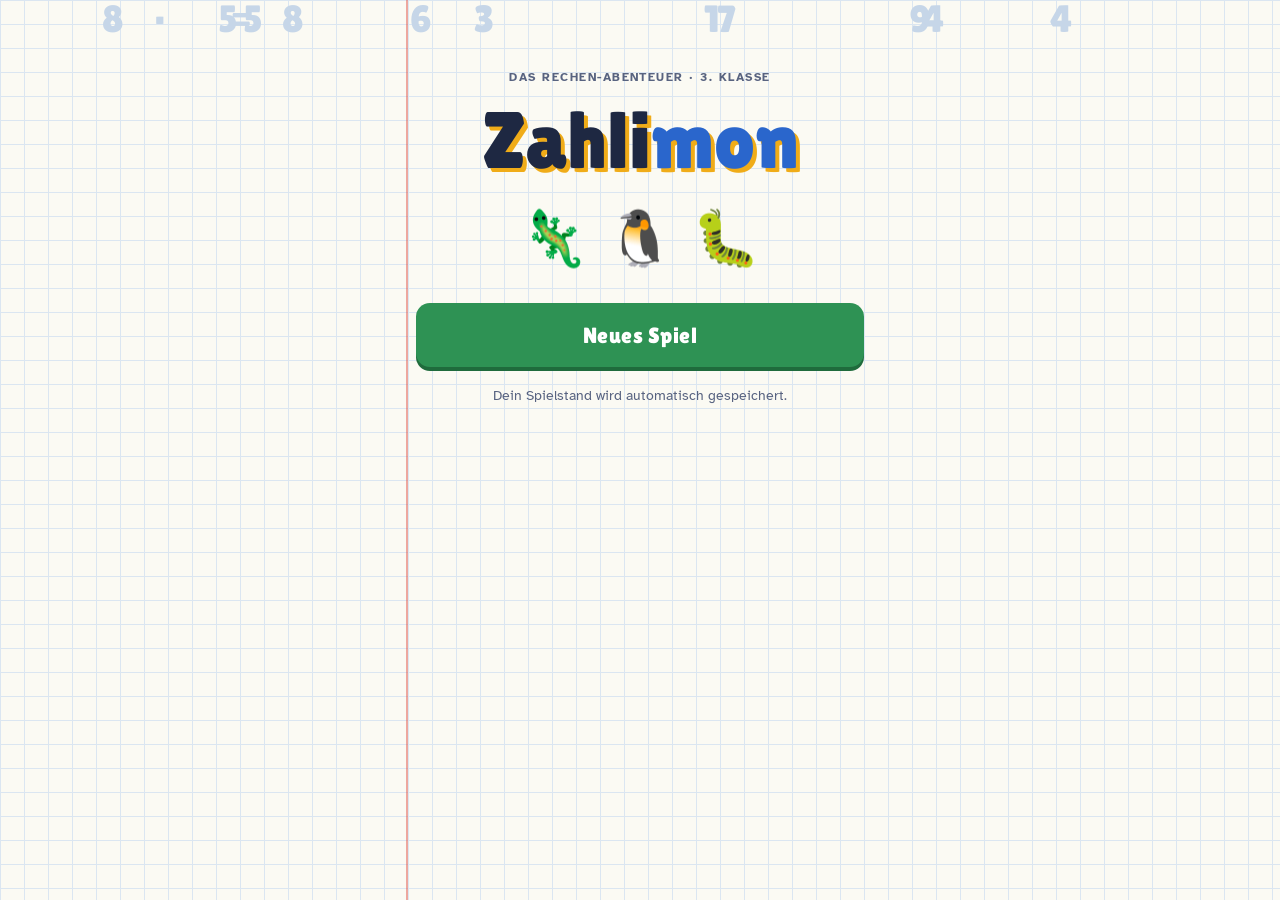
==== zahlimon/index.html @ f0dab900 "Zahlcraft: Lernspiel als Blockwelt (Minecraft-artig), Zahlimon unter /zahlimon/ - Seitenansicht-Bloc" ====
<!doctype html>
<html lang="de">
<head>
<meta charset="utf-8">
<meta name="viewport" content="width=device-width, initial-scale=1, viewport-fit=cover">
<title>Zahlimon Abenteuer</title>
<link rel="preconnect" href="https://fonts.googleapis.com">
<link rel="preconnect" href="https://fonts.gstatic.com" crossorigin>
<link rel="stylesheet" href="https://fonts.googleapis.com/css2?family=Atkinson+Hyperlegible:wght@400;700&family=Lilita+One&display=swap">
<style>
/* Layout: eine Spalte in Handybreite auf kariertem Rechenheft-Papier mit rotem Heftrand; der Kampf ist ein eingerahmtes Spielfeld */
:root{
  color-scheme: light;
  --paper:#fbfaf3; --grid:#dbe6f1; --ink:#1e2842; --ink2:#586380; --rand:#e0574b;
  --blue:#2a66cc; --blue-d:#1b4a9c; --green:#2e9254; --green-d:#1f6b3c;
  --gold:#f0ac18; --gold-d:#b87c05; --red:#d9443a; --red-d:#9e2a22;
  --card:#ffffff; --line:#cfd8e6; --soft:#eef3f9;
  --f-disp:'Lilita One','Arial Rounded MT Bold','Trebuchet MS',system-ui,sans-serif;
  --f-body:'Atkinson Hyperlegible',system-ui,-apple-system,'Segoe UI',Roboto,sans-serif;
  --f-emoji:'Apple Color Emoji','Segoe UI Emoji','Noto Color Emoji',sans-serif;
}
[hidden]{display:none!important}
*{box-sizing:border-box}
html,body{height:100%}
body{margin:0;background-color:var(--paper);background-image:linear-gradient(var(--grid) 1px,transparent 1px),linear-gradient(90deg,var(--grid) 1px,transparent 1px);background-size:24px 24px;color:var(--ink);font:17px/1.45 var(--f-body);-webkit-tap-highlight-color:transparent}
#app{max-width:480px;min-height:100%;margin:0 auto;padding-inline:16px;padding-block:14px 104px;position:relative}
#app::before{content:"";position:absolute;top:0;bottom:0;left:6px;width:2px;background:var(--rand);opacity:.5;pointer-events:none}
button{font:inherit;color:inherit;touch-action:manipulation;cursor:pointer}
button:disabled{cursor:default}
:focus-visible{outline:3px solid var(--gold);outline-offset:2px}
h1,h2,h3{text-wrap:balance;margin:0}
.h2{font-family:var(--f-disp);font-weight:400;font-size:1.6rem;margin-block:14px 6px}
.h3{font-family:var(--f-disp);font-weight:400;font-size:1.2rem;margin-block:18px 8px}
.fine{color:var(--ink2);font-size:.9rem;margin:4px 0 12px}
.center{text-align:center}
.stack{display:flex;flex-direction:column;gap:14px}
.card{background:var(--card);border:2px solid var(--ink);border-radius:16px;box-shadow:0 4px 0 rgba(30,40,66,.18)}
.pad{padding:14px 16px;margin-bottom:14px}
.warn{color:var(--red-d);font-weight:700;margin:4px 0}
.pill{display:inline-block;font-size:.72rem;font-weight:700;letter-spacing:.04em;text-transform:uppercase;padding:2px 8px;border-radius:99px;background:var(--soft);color:var(--ink2)}

/* Buttons wie Farbstift-Etiketten */
.btn{display:flex;align-items:center;justify-content:center;gap:.5em;width:100%;min-height:54px;padding:12px 16px;border:0;border-radius:14px;background:var(--blue);color:#fff;font-family:var(--f-disp);font-size:1.2rem;letter-spacing:.02em;box-shadow:0 4px 0 var(--blue-d);transition:transform .08s,box-shadow .08s}
.btn:active:not(:disabled){transform:translateY(3px);box-shadow:0 1px 0 var(--blue-d)}
.btn.green{background:var(--green);box-shadow:0 4px 0 var(--green-d)}
.btn.gold{background:var(--gold);color:var(--ink);box-shadow:0 4px 0 var(--gold-d)}
.btn.red{background:var(--red);box-shadow:0 4px 0 var(--red-d)}
.btn.ghost{background:var(--card);color:var(--ink);border:2px solid var(--line);box-shadow:0 4px 0 var(--line)}
.btn.big{min-height:64px;font-size:1.4rem}
.btn.sm{width:auto;min-height:44px;font-size:1.05rem;padding:8px 14px}
.btn:disabled{opacity:.45}
.mini{border:2px solid var(--line);background:var(--card);border-radius:10px;padding:6px 10px;font-size:.85rem;font-weight:700}
.linkish{display:block;margin:22px auto 0;background:none;border:0;color:var(--ink2);text-decoration:underline;font-size:.95rem;padding:8px}

/* Typen-Etikett */
.chip{display:inline-block;font-size:.7rem;font-weight:700;letter-spacing:.05em;text-transform:uppercase;padding:1px 8px;border-radius:99px;color:#fff;background:var(--c)}

/* Titel */
.title{position:relative;isolation:isolate;display:flex;flex-direction:column;align-items:stretch;gap:14px;padding-top:6vh}
.eyebrow{margin:0;text-align:center;font-weight:700;letter-spacing:.12em;text-transform:uppercase;font-size:.78rem;color:var(--ink2)}
.logo{font-family:var(--f-disp);font-weight:400;font-size:clamp(3.2rem,17vw,5rem);line-height:1;text-align:center;color:var(--ink);text-shadow:4px 4px 0 var(--gold)}
.logo span{color:var(--blue)}
.parade{display:flex;justify-content:center;gap:18px;font-family:var(--f-emoji);font-size:3.4rem;margin:6px 0 10px}
.parade span{animation:hop 1.8s ease-in-out infinite}
.parade span:nth-child(2){animation-delay:.25s}
.parade span:nth-child(3){animation-delay:.5s}
@keyframes hop{0%,60%,100%{transform:translateY(0)}30%{transform:translateY(-12px)}}
.lbl{font-weight:700;font-size:.95rem}
.inp{width:100%;font:inherit;font-size:1.3rem;padding:12px 14px;border:2px solid var(--ink);border-radius:12px;background:var(--card);color:var(--ink)}
.inp.code{font-size:.75rem;font-family:ui-monospace,Menlo,Consolas,monospace;resize:vertical}

/* Starter */
.starters{display:grid;grid-template-columns:1fr;gap:12px;margin:12px 0 18px}
.starter{display:grid;grid-template-columns:72px 1fr;grid-template-rows:auto auto auto;column-gap:14px;align-items:center;text-align:left;background:var(--card);border:2px solid var(--ink);border-radius:16px;padding:12px 14px;box-shadow:0 4px 0 rgba(30,40,66,.18)}
.starter.on{outline:4px solid var(--c);outline-offset:2px}
.starter .se{grid-row:1/4;font-family:var(--f-emoji);font-size:56px;line-height:1;text-align:center}
.starter .sn{font-family:var(--f-disp);font-size:1.35rem}
.starter .chip{justify-self:start}
.starter .sd{font-size:.9rem;color:var(--ink2)}

/* HUD */
.hud{display:grid;grid-template-columns:1fr auto auto;align-items:center;gap:6px 12px;background:var(--card);border:2px solid var(--ink);border-radius:16px;padding:8px 14px;box-shadow:0 4px 0 rgba(30,40,66,.18)}
.hud-n{display:flex;flex-direction:column;line-height:1.1;min-width:0}
.hud-n b{font-family:var(--f-disp);font-weight:400;font-size:1.3rem;overflow:hidden;text-overflow:ellipsis;white-space:nowrap}
.hud-l{font-size:.68rem;font-weight:700;letter-spacing:.1em;text-transform:uppercase;color:var(--ink2)}
.hud-s{font-weight:700;font-variant-numeric:tabular-nums;font-size:1.1rem}
.hud-b{grid-column:1/-1;display:flex;gap:6px}
.hud-b span{width:26px;height:26px;border-radius:50%;border:2px dashed var(--line);display:grid;place-items:center;font-family:var(--f-emoji);font-size:15px}
.hud-b span.got{border:2px solid var(--gold);background:#fff6dc}

/* Karte */
.map{display:flex;flex-direction:column;gap:14px;position:relative;margin-top:8px}
.map::before{content:"";position:absolute;left:37px;top:30px;bottom:30px;width:4px;background:repeating-linear-gradient(180deg,var(--line) 0 10px,transparent 10px 20px);animation:march 1.2s linear infinite}
@keyframes march{to{background-position:0 20px}}
.node{position:relative;display:grid;grid-template-columns:56px 1fr auto;align-items:center;gap:12px;text-align:left;background:var(--card);border:2px solid var(--ink);border-radius:16px;padding:10px 12px;box-shadow:0 4px 0 rgba(30,40,66,.18)}
.node:nth-child(even){margin-left:22px}
.node .ic{width:52px;height:52px;border-radius:50%;display:grid;place-items:center;font-family:var(--f-emoji);font-size:26px;background:linear-gradient(160deg,var(--g1),var(--g2));border:2px solid var(--ink)}
.node .tx{display:flex;flex-direction:column;min-width:0}
.node .tx b{font-family:var(--f-disp);font-weight:400;font-size:1.2rem}
.node .tx small{color:var(--ink2);font-size:.85rem}
.node .st{font-family:var(--f-emoji);font-size:24px}
.node.locked{opacity:.55;filter:grayscale(.9)}
.node.now{outline:4px solid var(--gold);outline-offset:2px}

/* Region */
.rg{position:relative;overflow:hidden;isolation:isolate;display:grid;grid-template-columns:auto 1fr;gap:14px;align-items:center;margin:14px 0;padding:14px 16px;border:2px solid var(--ink);border-radius:16px;background:linear-gradient(100deg,var(--g1) 55%,var(--g2))}
.rg-ic{font-family:var(--f-emoji);font-size:44px}
.rg h2{font-family:var(--f-disp);font-weight:400;font-size:1.6rem}
.rg p{margin:2px 0}
.dots{display:inline-flex;gap:4px;vertical-align:middle;margin-left:4px}
.dots i{width:12px;height:12px;border-radius:50%;border:2px solid var(--ink);background:var(--card)}
.dots i.on{background:var(--gold)}
.lead{display:flex;align-items:center;gap:12px;padding:10px 14px;margin-bottom:14px}
.lead .le{font-family:var(--f-emoji);font-size:40px}
.lead .li{flex:1;min-width:0}
.mini-dex{display:flex;flex-wrap:wrap;gap:10px}
.mini-dex span{width:52px;height:52px;display:grid;place-items:center;border:2px solid var(--ink);border-radius:12px;background:var(--card);font-family:var(--f-emoji);font-size:28px}
.mini-dex .seen{filter:grayscale(1);opacity:.6}
.mini-dex .unk{font-family:var(--f-disp);color:var(--ink2);border-style:dashed}

/* Kampf */
.bt{position:relative;isolation:isolate;height:290px;border:3px solid var(--ink);border-radius:18px;overflow:hidden;background:linear-gradient(180deg,var(--g1),var(--g2));transition:height .25s}
.bt.compact{height:200px}
.bt-row{display:flex;justify-content:space-between;gap:8px;padding:10px}
.foe-row{align-items:flex-start}
.me-row{align-items:flex-end}
.mon{position:relative;font-family:var(--f-emoji);font-size:78px;line-height:1;padding:0 6px;transition:font-size .25s}
.bt.compact .mon{font-size:56px}
.mon::after{content:"";position:absolute;left:50%;bottom:-.08em;width:1.2em;height:.26em;margin-left:-.6em;border-radius:50%;background:rgba(20,28,48,.18);z-index:-1}
.mon .e,.mon .b{display:inline-block}
#btIn{position:relative;z-index:1;display:grid;grid-template-rows:1fr 1fr;height:100%}
.mon.me .e{transform:scaleX(-1)}
.plate{flex:0 1 60%;min-width:0;background:var(--card);border:2px solid var(--ink);border-radius:12px;padding:6px 10px;box-shadow:3px 3px 0 rgba(30,40,66,.25)}
.pn{display:flex;justify-content:space-between;align-items:baseline;gap:8px}
.pn span:first-child,.pn b{font-family:var(--f-disp);font-weight:400;font-size:1.05rem;overflow:hidden;text-overflow:ellipsis;white-space:nowrap}
.lv{font-weight:700;font-size:.85rem;font-variant-numeric:tabular-nums;white-space:nowrap}
.hp{height:10px;margin-top:5px;background:var(--soft);border:1.5px solid var(--ink);border-radius:6px;overflow:hidden}
.hp i{display:block;height:100%;background:var(--green);transition:width .6s ease}
.hp i.mid{background:var(--gold)}
.hp i.low{background:var(--red)}
.pk{font-size:.78rem;color:var(--ink2);font-variant-numeric:tabular-nums;margin-top:2px}
.xp{height:4px;margin-top:3px;background:var(--soft);border-radius:3px;overflow:hidden}
.xp i{display:block;height:100%;background:var(--blue)}
.own{display:block;font-size:.75rem;color:var(--ink2);margin-top:3px}
.bt.compact .pk,.bt.compact .xp,.bt.compact .own{display:none}
.bmsg{display:flex;justify-content:space-between;align-items:center;gap:10px;min-height:52px;margin:10px 0;padding:10px 14px;background:var(--card);border:2px solid var(--ink);border-radius:12px;font-weight:700}
.menu{display:flex;flex-direction:column;gap:12px}
.menu2{display:grid;grid-template-columns:1fr 1fr;gap:10px}
.menu2 .btn{font-size:1.02rem;min-height:50px;padding:8px}
.wait{height:60px}

/* Aufgabe */
.qc{padding:12px 14px}
.qhead{display:flex;justify-content:space-between;align-items:center;gap:8px}
.qlab{font-size:.8rem;font-weight:700;color:var(--ink2)}
.spk{border:2px solid var(--line);background:var(--card);border-radius:10px;font-size:1.2rem;width:44px;height:40px;flex:none}
.qvis{display:flex;justify-content:center;color:var(--ink);margin-top:4px}
.qt{margin:8px 0 6px;font-weight:700;font-size:2rem;text-align:center;font-variant-numeric:tabular-nums}
.qt.long{font-size:1.12rem;text-align:left;font-weight:700}
.entry{display:flex;justify-content:center;gap:0;margin:6px 0 4px;min-height:52px}
.entry span{width:42px;height:52px;display:grid;place-items:center;font-family:var(--f-disp);font-size:2rem;border:2px solid var(--blue);margin-left:-2px;background:#f4f8ff;color:var(--blue-d)}
.entry span:first-child{margin-left:0;border-radius:8px 0 0 8px}
.entry span:last-child{border-radius:0 8px 8px 0}
.entry span:only-child{border-radius:8px}
.entry .cur{animation:blink 1s steps(2) infinite}
@keyframes blink{50%{background:var(--card)}}
.kp{display:grid;grid-template-columns:repeat(3,1fr);gap:8px;margin-top:10px}
.kp button{height:56px;font-family:var(--f-disp);font-size:1.6rem;border-radius:12px;border:2px solid var(--line);background:var(--card);box-shadow:0 3px 0 var(--line)}
.kp button:active{transform:translateY(2px);box-shadow:0 1px 0 var(--line)}
.kp .ok{background:var(--green);color:#fff;border-color:var(--green-d);box-shadow:0 3px 0 var(--green-d)}
.ch{display:grid;grid-template-columns:1fr 1fr;gap:10px;margin-top:10px}
.ch.c3{grid-template-columns:repeat(3,1fr)}
.chb{min-height:60px;font-family:var(--f-disp);font-size:1.4rem;border-radius:12px;border:2px solid var(--ink);background:var(--card);box-shadow:0 3px 0 var(--line)}
.ch.c3 .chb{font-size:2.2rem}
.fb{padding:14px 16px;border-color:var(--red)}
.fb p{margin:6px 0}
.fb-h{font-family:var(--f-disp);font-size:1.4rem;color:var(--red-d)}
.bigans{font-family:var(--f-disp);font-size:1.5rem;color:var(--green-d)}
.hint{background:#fff6dc;border-radius:10px;padding:8px 10px;font-weight:700;overflow-wrap:anywhere}
.fb .btn{margin-top:10px}
.swl{display:flex;flex-direction:column;gap:8px}
.swb{display:flex;align-items:center;gap:12px;text-align:left;background:var(--card);border:2px solid var(--ink);border-radius:12px;padding:8px 12px}
.swb .e{font-family:var(--f-emoji);font-size:34px}
.swb .i{flex:1;min-width:0}

/* Zahlenball (eigenes Design) */
.zball{display:inline-block;width:1em;height:1em;border-radius:50%;background:linear-gradient(180deg,var(--bc,var(--blue)) 0 46%,var(--ink) 46% 54%,#fff 54%);border:.06em solid var(--ink);position:relative;vertical-align:middle}
.zball::after{content:"";position:absolute;left:50%;top:50%;width:.32em;height:.32em;margin:-.16em;border-radius:50%;background:var(--gold);border:.05em solid var(--ink)}
.mon .zball{font-size:.6em}
.menu2 .zball,.shop-ic .zball{font-size:1.1em}
.zball.throw{animation:throw .55s ease-out,wob .5s ease-in-out .7s 3}
.zball.done{animation:pop .5s ease-out}

/* Animationen */
@keyframes hit{0%,100%{transform:translateX(0)}20%{transform:translateX(-9px)}40%{transform:translateX(9px)}60%{transform:translateX(-5px)}80%{transform:translateX(5px)}}
@keyframes flash{50%{opacity:.25}}
@keyframes lungeM{50%{transform:translate(22px,-14px)}}
@keyframes lungeF{50%{transform:translate(-22px,14px)}}
@keyframes appear{from{transform:scale(.1);opacity:0}to{transform:scale(1);opacity:1}}
@keyframes faint{to{transform:translateY(50px);opacity:0}}
@keyframes throw{from{transform:translate(-190px,150px) scale(.5)}to{transform:none}}
@keyframes wob{0%,100%{transform:rotate(0)}25%{transform:rotate(-20deg)}75%{transform:rotate(20deg)}}
@keyframes pop{0%{transform:scale(1)}50%{transform:scale(1.3)}100%{transform:scale(1)}}
.mon.hit{animation:hit .45s ease .5s,flash .45s steps(2) .5s}
.mon.me.lunge{animation:lungeM .35s ease}
.mon.foe.lunge{animation:lungeF .35s ease}
.mon.appear{animation:appear .5s cubic-bezier(.3,1.5,.6,1)}
.mon.faint{animation:faint .7s ease-in forwards}

/* Listen: Team, Laden, Dex */
.list{display:flex;flex-direction:column;gap:12px}
.tm{display:flex;gap:12px;padding:10px 12px;align-items:flex-start}
.tm-e{flex:none;width:64px;height:64px;display:grid;place-items:center;font-family:var(--f-emoji);font-size:40px;border-radius:14px;background:var(--soft);border:2px solid var(--c)}
.tm-i{flex:1;min-width:0}
.tm-b{display:flex;flex-wrap:wrap;gap:6px;margin-top:8px;align-items:center}
.shop{display:flex;align-items:center;gap:12px;padding:12px 14px}
.shop-ic{font-family:var(--f-emoji);font-size:34px;width:44px;text-align:center}
.shop-t{flex:1;min-width:0;display:flex;flex-direction:column}
.shop-t small{color:var(--ink2)}
.dex{display:grid;grid-template-columns:repeat(auto-fill,minmax(96px,1fr));gap:10px}
.dx{display:flex;flex-direction:column;align-items:center;gap:2px;padding:8px 4px;background:var(--card);border:2px solid var(--ink);border-radius:12px;text-align:center}
.dx .no{font-size:.7rem;color:var(--ink2);font-variant-numeric:tabular-nums}
.dx .de{font-family:var(--f-emoji);font-size:34px;line-height:1.2}
.dx .dn{font-weight:700;font-size:.85rem}
.dx.s .de{filter:grayscale(1);opacity:.55}
.dx.u{border-style:dashed;border-color:var(--line)}
.dx.u .de{font-family:var(--f-disp);color:var(--line)}
.nurse{font-family:var(--f-emoji);font-size:64px}

/* Entwicklung */
.evo{position:relative;isolation:isolate;display:flex;flex-direction:column;align-items:center;gap:18px;padding-top:12vh;text-align:center}
.evo-t{font-family:var(--f-disp);font-size:1.5rem;margin:0}
.evo-m{font-family:var(--f-emoji);font-size:120px;line-height:1;animation:evo 2.6s ease-in}
.evo-m.done{animation:pop .6s ease-out;filter:drop-shadow(0 0 18px var(--gold))}
@keyframes evo{0%,100%{filter:none}10%,30%,50%,70%,90%{filter:brightness(4) saturate(0)}20%,40%,60%,80%{filter:none}}

/* Eltern */
.kpis{display:grid;grid-template-columns:repeat(3,1fr);gap:10px}
.kpis div{display:flex;flex-direction:column;background:var(--soft);border-radius:12px;padding:8px 10px}
.kpis b{font-family:var(--f-disp);font-weight:400;font-size:1.6rem;font-variant-numeric:tabular-nums}
.kpis span{font-size:.78rem;color:var(--ink2)}
.tblwrap{overflow-x:auto}
.tbl{width:100%;border-collapse:collapse;font-size:.88rem;font-variant-numeric:tabular-nums}
.tbl th,.tbl td{padding:6px 6px;border-bottom:1px solid var(--line);text-align:left;white-space:nowrap}
.tbl th{font-size:.72rem;letter-spacing:.06em;text-transform:uppercase;color:var(--ink2)}
.tbl select{font:inherit;padding:4px;border-radius:8px;border:1.5px solid var(--line);background:var(--card);color:var(--ink)}
.log{list-style:none;margin:0;padding:0;display:flex;flex-direction:column;gap:6px}
.log li{display:flex;flex-direction:column;padding:6px 10px;background:var(--soft);border-radius:10px;font-size:.9rem;overflow-wrap:anywhere}
.log li span:last-child{color:var(--ink2);font-size:.82rem}
.row{display:flex;justify-content:space-between;align-items:center;gap:12px;padding:8px 0;border-bottom:1px solid var(--line)}
.row input[type=checkbox]{width:24px;height:24px}
.row input[type=range]{width:50%}
.row2{display:grid;grid-template-columns:1fr 1fr;gap:10px}
.pad .btn{margin-top:10px}

/* Navigation unten */
.nav{position:fixed;left:0;right:0;bottom:0;z-index:10;display:flex;justify-content:center;background:var(--card);border-top:2px solid var(--ink);padding:6px 8px calc(6px + env(safe-area-inset-bottom,0px))}
.nav .in{width:100%;max-width:480px;display:grid;grid-template-columns:repeat(5,1fr);gap:4px}
.nav button{display:flex;flex-direction:column;align-items:center;gap:1px;background:none;border:0;padding:4px 0;font-size:.72rem;font-weight:700;color:var(--ink2)}
.nav b{font-family:var(--f-emoji);font-size:1.45rem;font-weight:400}

/* Dialog */
#dlg{position:fixed;inset:0;z-index:50;display:flex;align-items:flex-end;justify-content:center;background:rgba(20,28,48,.35);padding:16px;padding-bottom:calc(20px + env(safe-area-inset-bottom,0px));cursor:pointer}
#dlg .box{position:relative;width:100%;max-width:448px;display:grid;grid-template-columns:auto 1fr;gap:12px;align-items:start;background:var(--card);border:3px solid var(--ink);border-radius:16px;padding:14px 16px 22px;box-shadow:0 6px 0 rgba(30,40,66,.3)}
#dlg .face{font-family:var(--f-emoji);font-size:50px;line-height:1;display:inline-block;transform-origin:50% 100%;animation:breathe 2.4s ease-in-out infinite}
#dlg .face.talk{animation:talk .28s ease-in-out infinite alternate}
@keyframes talk{from{transform:translateY(0) rotate(-4deg)}to{transform:translateY(-5px) rotate(4deg)}}
#dlg:not([hidden]) .box{animation:boxIn .25s ease-out}
@keyframes boxIn{from{transform:translateY(30px);opacity:0}}
#dlg .who{font-family:var(--f-disp);color:var(--blue);font-size:1.1rem}
#dlg .txt{font-size:1.12rem;font-weight:700;min-height:3em;margin:2px 0 0}
#dlg .more{position:absolute;right:14px;bottom:6px;color:var(--blue);animation:hop 1s ease-in-out infinite;font-size:.9rem}
#toast{position:fixed;left:50%;top:calc(12px + env(safe-area-inset-top,0px));transform:translateX(-50%);z-index:60;max-width:min(440px,calc(100% - 32px));background:var(--ink);color:#fff;padding:10px 16px;border-radius:12px;font-weight:700;text-align:center;box-shadow:0 4px 0 rgba(0,0,0,.2)}
#toast.in{animation:appear .3s ease-out}


/* Bewegung: Szenen, Effekte, Anschauung, Feiern */
#fx{position:fixed;inset:0;width:100%;height:100%;pointer-events:none;z-index:77}
.enter{animation:enter .3s ease-out}
@keyframes enter{from{opacity:0;transform:translateY(14px)}}
.scene{position:absolute;inset:0;overflow:hidden;pointer-events:none;z-index:0}
.rg .scene,.numsky{z-index:-1}
.numsky{position:fixed}
.scene span{position:absolute;font-family:var(--f-emoji);font-size:22px;line-height:1;opacity:.85}
.scene .num{font-family:var(--f-disp);font-size:38px;color:#c6d6e8;opacity:1}
.scene .bubble{width:11px;height:11px;border-radius:50%;border:2px solid rgba(255,255,255,.9);background:rgba(255,255,255,.25)}
.scene .ember{width:6px;height:6px;border-radius:50%;background:#ffb347;box-shadow:0 0 8px #ff7a1a}
.d-drift{animation:drift linear infinite}
@keyframes drift{from{left:-15%}to{left:105%}}
.d-fall{animation:fall linear infinite}
@keyframes fall{0%{top:-10%;transform:translateX(0) rotate(0)}50%{transform:translateX(18px) rotate(140deg)}100%{top:105%;transform:translateX(-6px) rotate(280deg)}}
.d-rise{animation:rise linear infinite}
@keyframes rise{0%{top:105%;transform:translateX(0)}50%{transform:translateX(12px)}100%{top:-14%;transform:translateX(-4px)}}
.d-twinkle{animation:twinkle ease-in-out infinite}
@keyframes twinkle{0%,100%{opacity:.1;transform:scale(.5)}50%{opacity:1;transform:scale(1.15)}}
.d-sway{bottom:-3px;transform-origin:50% 100%;animation:sway ease-in-out infinite alternate}
@keyframes sway{from{transform:rotate(-10deg)}to{transform:rotate(10deg)}}
.d-buzz{animation:buzz ease-in-out infinite}
@keyframes buzz{0%,100%{transform:translate(0,0) scaleX(1)}25%{transform:translate(70px,-22px) scaleX(1)}50%{transform:translate(140px,8px) scaleX(-1)}75%{transform:translate(60px,26px) scaleX(-1)}}
.mon .b{transform-origin:50% 100%;animation:breathe 2.4s ease-in-out infinite}
.mon.foe .b{animation-delay:-1.1s}
.mon[data-t=luft] .b,.mon[data-t=geist] .b,.mon[data-t=magie] .b,.mon[data-t=drache] .b{animation:hover 2.2s ease-in-out infinite}
.mon[data-t=wasser] .b{animation:bob 2s ease-in-out infinite}
.mon[data-t=elektro] .b,.mon[data-t=normal] .b{animation:hopi 1.8s ease-in-out infinite}
@keyframes breathe{0%,100%{transform:scale(1,1)}50%{transform:scale(1.05,.95)}}
@keyframes hover{0%,100%{transform:translateY(0)}50%{transform:translateY(-10px)}}
@keyframes bob{0%,100%{transform:translateY(0) rotate(-4deg)}50%{transform:translateY(-4px) rotate(4deg)}}
@keyframes hopi{0%,70%,100%{transform:translateY(0) scale(1,1)}78%{transform:translateY(0) scale(1.08,.9)}86%{transform:translateY(-12px) scale(.95,1.06)}}
.bt.quake{animation:quake .35s}
@keyframes quake{20%{transform:translate(-5px,2px)}40%{transform:translate(5px,-2px)}60%{transform:translate(-3px,1px)}80%{transform:translate(2px,0)}}
.bstar{flex:none;font-weight:700;background:#fff6dc;border:2px solid var(--gold);border-radius:99px;padding:2px 10px;font-variant-numeric:tabular-nums;white-space:nowrap}
.bstar.pop,.hud-s.pop{animation:pop .4s ease-out}
.float{position:fixed;z-index:76;transform:translate(-50%,-50%);font-family:var(--f-disp);font-size:2rem;pointer-events:none;animation:floatUp 1.1s ease-out forwards;text-shadow:2px 2px 0 #fff,-2px -2px 0 #fff,2px -2px 0 #fff,-2px 2px 0 #fff}
.float.dmg{color:var(--red)}
.float.heal{color:var(--green)}
@keyframes floatUp{0%{opacity:0;transform:translate(-50%,-30%) scale(.6)}20%{opacity:1;transform:translate(-50%,-60%) scale(1.25)}100%{opacity:0;transform:translate(-50%,-170%) scale(1)}}
.proj,.fstar{position:fixed;left:0;top:0;z-index:76;font-family:var(--f-emoji);pointer-events:none;transform:translate(-50%,-50%)}
.proj{font-size:42px}
.fstar{font-size:26px}
.stamp{position:fixed;z-index:75;left:50%;top:var(--y);font-family:var(--f-disp);font-size:2.3rem;color:var(--green-d);background:#fff;border:4px solid var(--green);border-radius:16px;padding:2px 18px;transform:translate(-50%,-50%) rotate(-7deg);animation:stamp 1.05s ease-out forwards;pointer-events:none;white-space:nowrap;box-shadow:0 5px 0 rgba(30,40,66,.25)}
@keyframes stamp{0%{opacity:0;transform:translate(-50%,-50%) rotate(-7deg) scale(2.3)}18%{opacity:1;transform:translate(-50%,-50%) rotate(-7deg) scale(1)}80%{opacity:1}100%{opacity:0;transform:translate(-50%,-50%) rotate(-7deg) scale(.95)}}
.shake{animation:hit .4s ease}
.qbtns{display:flex;gap:6px;align-items:center}
.tipb{border:2px solid var(--gold);background:#fff6dc;border-radius:10px;font-weight:700;padding:6px 10px;font-size:.9rem;height:40px}
.aid{display:flex;flex-direction:column;align-items:center;gap:2px;margin:6px 0;color:var(--ink)}
.aid svg{max-width:100%;height:auto;overflow:visible}
.aid .cap{font-size:.85rem;font-weight:700;color:var(--ink2)}
.arc{fill:none;stroke:var(--blue);stroke-width:3;stroke-linecap:round;stroke-dasharray:1;stroke-dashoffset:1;animation:draw .55s ease-out forwards}
@keyframes draw{to{stroke-dashoffset:0}}
.fi{opacity:0;animation:fadeIn .35s ease-out forwards}
@keyframes fadeIn{to{opacity:1}}
.pp{transform-box:fill-box;transform-origin:center;animation:pop2 .35s cubic-bezier(.3,1.6,.6,1) both}
@keyframes pop2{from{transform:scale(0)}}
.fly{animation:flyin .45s ease-out both}
@keyframes flyin{from{transform:translate(var(--dx),var(--dy));opacity:0}}
.drop{animation:dropIn .7s cubic-bezier(.3,1.6,.6,1) both}
@keyframes dropIn{from{transform:translateY(-40px);opacity:0}}
.hand{transform-origin:60px 60px;transform:rotate(var(--a));animation:handspin 1.3s cubic-bezier(.2,.8,.3,1) both}
@keyframes handspin{from{transform:rotate(calc(var(--a) - 360deg))}}
.learn{text-align:center}
.learn .hint{text-align:left}
.node:not(.locked) .ic{animation:sway2 3.2s ease-in-out infinite}
@keyframes sway2{0%,100%{transform:rotate(-6deg)}50%{transform:rotate(6deg)}}
.me-av{position:absolute;left:-12px;top:-16px;z-index:2;font-family:var(--f-emoji);font-size:30px;animation:hopi 1.6s ease-in-out infinite}
.rg-ic,.nurse{display:inline-block;animation:hover 3s ease-in-out infinite}
.tm-e span,.dx.c .de{display:inline-block;transform-origin:50% 100%;animation:breathe 2.6s ease-in-out infinite}
#wipe{position:fixed;inset:0;z-index:80;display:grid;place-items:center;overflow:hidden;background:var(--ink)}
#wipe.w-grass{animation:wipeIn .3s ease-out}
#wipe.out{animation:wipeOut .38s ease-in forwards}
@keyframes wipeIn{from{clip-path:circle(0 at 50% 50%)}to{clip-path:circle(80% at 50% 50%)}}
@keyframes wipeOut{to{opacity:0;transform:scale(1.25)}}
.grass{font-family:var(--f-emoji);font-size:70px;animation:rustle .1s linear infinite alternate}
@keyframes rustle{from{transform:rotate(-7deg) translateX(-3px)}to{transform:rotate(7deg) translateX(3px)}}
.vs{position:absolute;inset:0;display:grid;grid-template-columns:1fr 1fr}
.vs-l,.vs-r{display:grid;place-items:center;font-family:var(--f-emoji);font-size:88px;text-align:center}
.vs-l{background:var(--blue);clip-path:polygon(0 0,100% 0,82% 100%,0 100%);animation:inL .45s ease-out both}
.vs-r{background:var(--gold);clip-path:polygon(18% 0,100% 0,100% 100%,0 100%);animation:inR .45s ease-out both}
.vs small{display:block;font-family:var(--f-disp);font-size:1.15rem;color:#fff;text-shadow:2px 2px 0 var(--ink)}
.vs-t{position:absolute;left:50%;top:50%;transform:translate(-50%,-50%);font-family:var(--f-disp);font-size:4.2rem;color:#fff;text-shadow:4px 4px 0 var(--ink);animation:vsPop .5s .35s cubic-bezier(.3,1.6,.6,1) both}
@keyframes inL{from{transform:translateX(-100%)}}
@keyframes inR{from{transform:translateX(100%)}}
@keyframes vsPop{from{transform:translate(-50%,-50%) scale(3);opacity:0}}
#cel{position:fixed;inset:0;z-index:78;display:flex;flex-direction:column;align-items:center;justify-content:center;gap:10px;background:rgba(20,28,48,.74);color:#fff;text-align:center;padding:24px;cursor:pointer;overflow:hidden}
.rays{position:absolute;left:50%;top:42%;width:900px;height:900px;margin:-450px 0 0 -450px;border-radius:50%;background:repeating-conic-gradient(rgba(255,211,90,.3) 0 10deg,transparent 10deg 20deg);-webkit-mask-image:radial-gradient(circle,#000 18%,transparent 62%);mask-image:radial-gradient(circle,#000 18%,transparent 62%);animation:spin 14s linear infinite;pointer-events:none;z-index:-1}
@keyframes spin{to{transform:rotate(360deg)}}
.cel-ic{position:relative;font-family:var(--f-emoji);font-size:112px;line-height:1.1;animation:celIn .7s cubic-bezier(.3,1.6,.5,1) both}
.cel-ic span{display:inline-block;animation:hover 2.4s ease-in-out .7s infinite}
#cel h2{position:relative;font-family:var(--f-disp);font-weight:400;font-size:2.3rem;color:#ffd35a;text-shadow:3px 3px 0 var(--ink);animation:celIn .5s .2s both}
#cel p{position:relative;font-weight:700;font-size:1.15rem;margin:0;max-width:22em;animation:fadeIn .4s .5s both;opacity:0}
#cel .more{position:relative;margin-top:14px;color:#ffd35a;font-size:.9rem;animation:hop 1s ease-in-out infinite}
@keyframes celIn{from{transform:scale(0) rotate(-25deg);opacity:0}}

/* Tagesziel, Missionen, Schatztruhen */
.hud-t{font-weight:700;font-variant-numeric:tabular-nums;font-size:.95rem;white-space:nowrap}
.today{padding:12px 14px;margin:14px 0;display:flex;flex-direction:column;gap:8px}
.today-h{display:flex;justify-content:space-between;align-items:center;font-family:var(--f-disp);font-size:1.25rem}
.streak{font-family:var(--f-body);font-weight:700;font-size:.95rem;background:#fff1e6;border:2px solid #f08a3c;border-radius:99px;padding:1px 10px}
.tbar{position:relative;height:28px;background:var(--soft);border:2px solid var(--ink);border-radius:14px;overflow:hidden}
.tbar i{position:absolute;left:0;top:0;bottom:0;background:linear-gradient(90deg,var(--gold),var(--green));transition:width .6s}
.tbar span{position:relative;display:block;text-align:center;font-weight:700;font-size:.92rem;line-height:24px;font-variant-numeric:tabular-nums}
.risk{display:flex;gap:10px;align-items:center;background:#fff1ef;border-radius:12px;padding:8px 10px;font-weight:700;font-size:.92rem}
.risk.good{background:#e9f7ee}
.risk .re{flex:none;font-family:var(--f-emoji);font-size:32px;animation:worry 1.3s ease-in-out infinite}
.risk.good .re{animation:breathe 2.4s ease-in-out infinite}
@keyframes worry{0%,100%{transform:rotate(-7deg)}50%{transform:rotate(7deg)}}
.mrow{display:grid;grid-template-columns:28px 1fr auto;gap:2px 8px;align-items:center;font-size:.92rem;font-weight:700}
.mrow .mi{font-family:var(--f-emoji);font-size:20px;grid-row:1/3}
.mrow .mp{font-variant-numeric:tabular-nums}
.mrow.done{color:var(--green-d)}
.mbar{grid-column:2/4;height:6px;background:var(--soft);border-radius:3px;overflow:hidden}
.mbar i{display:block;height:100%;background:var(--blue)}
.mrow.done .mbar i{background:var(--green)}
.missions{display:flex;flex-direction:column;gap:10px}
.mis{display:grid;grid-template-columns:36px 1fr 30px;gap:10px;align-items:center;text-align:left;background:var(--card);border:2px solid var(--ink);border-radius:14px;padding:10px 12px;box-shadow:0 4px 0 rgba(30,40,66,.18);font-weight:700}
.mis .mi{font-family:var(--f-emoji);font-size:28px}
.mis .chk{width:28px;height:28px;border-radius:50%;border:2px solid var(--line);display:grid;place-items:center;color:transparent}
.mis.on{outline:4px solid var(--green);outline-offset:1px}
.mis.on .chk{background:var(--green);border-color:var(--green-d);color:#fff;animation:pop .35s ease-out}
.partners{display:flex;flex-wrap:wrap;gap:10px}
.ptn{display:flex;flex-direction:column;align-items:center;width:96px;padding:8px 4px;background:var(--card);border:2px solid var(--ink);border-radius:14px;font-weight:700;font-size:.85rem}
.ptn .pe{font-family:var(--f-emoji);font-size:36px;display:inline-block}
.ptn small{color:var(--ink2);font-weight:400}
.ptn.on{outline:4px solid var(--gold);outline-offset:1px;background:#fff6dc}
.ptn.on .pe{animation:hopi 1.4s ease-in-out infinite}
.chests{position:relative;display:flex;gap:12px;justify-content:center;margin:12px 0}
.chest{width:94px;height:110px;display:flex;flex-direction:column;align-items:center;justify-content:center;gap:4px;font-family:var(--f-emoji);font-size:58px;line-height:1;color:#fff;border:3px solid #ffd35a;border-radius:18px;background:rgba(255,255,255,.12);padding:0;animation:chestIdle 1.6s ease-in-out infinite}
.chest:nth-child(2){animation-delay:.25s}
.chest:nth-child(3){animation-delay:.5s}
@keyframes chestIdle{0%,100%{transform:translateY(0) rotate(0)}50%{transform:translateY(-7px) rotate(-4deg)}}
.chest small{font-family:var(--f-body);font-size:.72rem;font-weight:700;padding:0 4px}
.chest .zball{font-size:.8em}
.chest.open{background:rgba(255,211,90,.35);animation:pop .5s ease-out}
.chest.other{opacity:.45;animation:none;transform:scale(.88)}
.days{display:flex;flex-wrap:wrap;gap:6px;font-size:.8rem;justify-content:flex-end}
.days label{display:flex;flex-direction:column;align-items:center}
.row select{max-width:58%}
.shiny{filter:hue-rotate(150deg) saturate(1.6) brightness(1.1) drop-shadow(0 0 6px #ffd35a)}
.bpills{display:flex;gap:6px;flex:none}
.ballpick{display:grid;grid-template-columns:1fr 1fr;gap:10px}
.ballpick .btn{font-size:1rem;min-height:52px;padding:8px}
.ballpick .btn:last-child{grid-column:1/-1}
.moves{display:grid;grid-template-columns:repeat(3,1fr);gap:8px}
.move{display:flex;flex-direction:column;align-items:center;justify-content:center;gap:3px;min-height:66px;border:0;border-radius:14px;background:var(--c);color:#fff;box-shadow:0 4px 0 rgba(20,28,48,.35);padding:6px 4px;font-family:var(--f-disp);text-shadow:1px 1px 0 rgba(0,0,0,.25);transition:transform .08s}
.move b{font-weight:400;font-size:.92rem;line-height:1.1;text-align:center;hyphens:auto;-webkit-hyphens:auto}
.move small{font-family:var(--f-body);font-size:.72rem;font-weight:700;text-shadow:none}
.move:active:not(:disabled){transform:translateY(3px);box-shadow:0 1px 0 rgba(20,28,48,.35)}
.move:disabled{opacity:.4}
.blitzw{display:flex;align-items:center;gap:6px;margin-top:6px}
.blitzl{font-size:.72rem;font-weight:700;color:var(--gold-d);white-space:nowrap}
.blitz{flex:1;height:8px;background:var(--soft);border-radius:4px;overflow:hidden;position:relative}
.blitz i{position:absolute;inset:0;background:linear-gradient(90deg,#f08a3c,#ffd35a);transform-origin:left;animation:blitz linear forwards}
@keyframes blitz{from{transform:scaleX(1)}to{transform:scaleX(0)}}
.combo{position:absolute;right:8px;top:50%;transform:translateY(-50%);z-index:3;background:var(--ink);color:#ffd35a;font-family:var(--f-disp);font-size:.95rem;padding:2px 12px;border-radius:99px;white-space:nowrap;animation:comboIn .4s ease-out}
@keyframes comboIn{from{transform:translateY(-50%) scale(1.6);opacity:0}}
.chg{display:flex;gap:3px;align-items:center;font-size:.7rem;font-weight:700;margin-top:4px;color:var(--ink2)}
.chg i{width:12px;height:12px;border-radius:50%;border:2px solid var(--ink);background:var(--card)}
.chg i.on{background:var(--red);box-shadow:0 0 6px var(--red)}
.plate.danger{border-color:var(--red);animation:danger 1s ease-in-out infinite}
@keyframes danger{50%{box-shadow:0 0 0 4px rgba(217,68,58,.45)}}
.plate.angry{border-color:var(--red)}
.mon.charge{animation:charge .55s ease-in-out 2}
@keyframes charge{50%{transform:scale(1.2);filter:drop-shadow(0 0 14px #ff3b2f)}}
.mon.angry .e{filter:drop-shadow(0 0 8px #ff3b2f)}
.mon.me.dodge{animation:dodge .6s ease}
@keyframes dodge{30%{transform:translateX(-46px) rotate(-14deg)}}
@media (prefers-reduced-motion: reduce){*,*::before,*::after{animation:none!important;transition:none!important}.arc{stroke-dashoffset:0}.fi,#cel p{opacity:1}.scene{display:none}}
</style>
</head>
<body>
<main id="app"></main>
<div id="dlg" hidden><div class="box" role="dialog" aria-live="polite"><div class="face" id="dlgFace"></div><div><div class="who" id="dlgWho"></div><p class="txt" id="dlgTxt"></p></div><span class="more" aria-hidden="true">▼ tippen</span></div></div>
<div id="toast" role="status" hidden></div>
<canvas id="fx" aria-hidden="true"></canvas>
<div id="wipe" hidden></div>
<div id="cel" hidden role="dialog" aria-live="polite"></div>
<script>
(function(){
'use strict';
/* =========================================================
   Zahlimon Abenteuer – Rechenspiel für die 3. Klasse (LP21)
   ========================================================= */
const $=s=>document.querySelector(s);
const app=$('#app'),dlg=$('#dlg'),toastEl=$('#toast');
const R=(a,b)=>a+Math.floor(Math.random()*(b-a+1));
const P=a=>a[Math.floor(Math.random()*a.length)];
const clamp=(v,a,b)=>Math.max(a,Math.min(b,v));
const esc=s=>String(s).replace(/[&<>"']/g,c=>({'&':'&amp;','<':'&lt;','>':'&gt;','"':'&quot;',"'":'&#39;'}[c]));
const shuffle=a=>{for(let i=a.length-1;i>0;i--){const j=Math.floor(Math.random()*(i+1));[a[i],a[j]]=[a[j],a[i]]}return a};
const pad2=n=>String(n).padStart(2,'0');

/* ---------- Bewegung: Partikel, Flugobjekte, Übergänge, Feiern ---------- */
const RM=matchMedia('(prefers-reduced-motion: reduce)').matches;
const EMO="'Apple Color Emoji','Segoe UI Emoji','Noto Color Emoji',sans-serif";
const fxc=$('#fx'),fxx=fxc.getContext('2d');let PS=[],fxOn=false,DPR=1;
function fxSize(){DPR=Math.min(2,window.devicePixelRatio||1);fxc.width=innerWidth*DPR;fxc.height=innerHeight*DPR}
fxSize();addEventListener('resize',fxSize);
function emit(o){if(RM)return;PS.push(Object.assign({x:0,y:0,vx:0,vy:0,g:.25,life:60,age:0,size:10,rot:0,vr:0,ch:null,color:'#fff'},o));if(!fxOn){fxOn=true;requestAnimationFrame(fxLoop)}}
function fxLoop(){fxx.setTransform(DPR,0,0,DPR,0,0);fxx.clearRect(0,0,innerWidth,innerHeight);PS=PS.filter(p=>p.age<p.life);
  for(const p of PS){p.age++;p.vy+=p.g;p.vx*=.985;p.x+=p.vx;p.y+=p.vy;p.rot+=p.vr;fxx.globalAlpha=Math.max(0,1-Math.pow(p.age/p.life,2));fxx.save();fxx.translate(p.x,p.y);fxx.rotate(p.rot);
    if(p.ch){fxx.font=`${p.size}px ${EMO}`;fxx.textAlign='center';fxx.textBaseline='middle';fxx.fillText(p.ch,0,0)}else{fxx.fillStyle=p.color;fxx.fillRect(-p.size/2,-p.size/4,p.size,p.size/2)}
    fxx.restore()}
  fxx.globalAlpha=1;if(PS.length)requestAnimationFrame(fxLoop);else{fxOn=false;fxx.clearRect(0,0,innerWidth,innerHeight)}}
const CONF=['#2a66cc','#f0ac18','#e0574b','#2e9254','#c9509b','#4d98bd'];
function confetti(x,y,n){for(let i=0;i<(n||70);i++){const a=-Math.PI/2+(Math.random()-.5)*2.4,v=4+Math.random()*8;emit({x,y,vx:Math.cos(a)*v,vy:Math.sin(a)*v,g:.2,life:70+R(0,50),size:8+R(0,6),vr:(Math.random()-.5)*.4,color:P(CONF)})}}
const TFX={feuer:{ch:['🔥','✨'],g:-.12},wasser:{ch:['💧','💦'],g:.3},pflanze:{ch:['🍃','🌿'],g:.06},elektro:{ch:['⚡','✨'],g:0},stein:{ch:['🪨','💥'],g:.4},luft:{ch:['💨','🌀'],g:-.02},geist:{ch:['👻','💜'],g:-.08},magie:{ch:['✨','⭐','💖'],g:-.05},drache:{ch:['🔥','💥'],g:-.05},normal:{ch:['💥','⭐'],g:.1}};
function burst(t,x,y,n){const d=TFX[t]||TFX.normal;for(let i=0;i<(n||14);i++){const a=Math.random()*Math.PI*2,v=2+Math.random()*5;emit({x,y,vx:Math.cos(a)*v,vy:Math.sin(a)*v,g:d.g,life:40+R(0,25),size:18+R(0,14),ch:P(d.ch),vr:(Math.random()-.5)*.2})}}
function sparkle(x,y,n){for(let i=0;i<(n||10);i++){const a=Math.random()*Math.PI*2,v=1+Math.random()*3.5;emit({x,y,vx:Math.cos(a)*v,vy:Math.sin(a)*v-1,g:.05,life:40+R(0,20),size:14+R(0,10),ch:P(['✨','⭐'])})}}
const ctr=el=>{const r=el.getBoundingClientRect();return {x:r.left+r.width/2,y:r.top+r.height/2}};
function floatText(t,x,y,cls){const d=document.createElement('div');d.className='float '+(cls||'');d.textContent=t;d.style.left=x+'px';d.style.top=y+'px';document.body.appendChild(d);setTimeout(()=>d.remove(),1200)}
function projectile(ch,a,b,ms,done){if(RM||!Element.prototype.animate){done&&done();return}const d=document.createElement('div');d.className='proj';d.textContent=ch;document.body.appendChild(d);
  d.animate([{left:a.x+'px',top:a.y+'px',transform:'translate(-50%,-50%) scale(.5)'},{left:(a.x+b.x)/2+'px',top:Math.min(a.y,b.y)-40+'px',transform:'translate(-50%,-50%) scale(1.3) rotate(180deg)'},{left:b.x+'px',top:b.y+'px',transform:'translate(-50%,-50%) scale(1) rotate(360deg)'}],{duration:ms,easing:'ease-in'}).onfinish=()=>{d.remove();done&&done()}}
function flyStar(a){if(RM||!Element.prototype.animate)return;const to=$('#bstars')||$('.hud-s');if(!to)return;const b=ctr(to),d=document.createElement('div');d.className='fstar';d.textContent='⭐';document.body.appendChild(d);
  d.animate([{left:a.x+'px',top:a.y+'px',transform:'translate(-50%,-50%) scale(.5)'},{left:(a.x+b.x)/2+'px',top:Math.min(a.y,b.y)-70+'px',transform:'translate(-50%,-50%) scale(1.5)'},{left:b.x+'px',top:b.y+'px',transform:'translate(-50%,-50%) scale(.8)'}],{duration:750,easing:'ease-in-out'}).onfinish=()=>{d.remove();const p=to.closest('.bstar')||to;p.classList.remove('pop');void p.offsetWidth;p.classList.add('pop')}}
function stamp(t){const bt=$('#bt'),d=document.createElement('div');d.className='stamp';d.textContent=t;d.style.setProperty('--y',(bt?ctr(bt).y:innerHeight*.35)+'px');document.body.appendChild(d);setTimeout(()=>d.remove(),1100)}
const wipeEl=$('#wipe'),celEl=$('#cel');let celDone=null;
function wipe(kind,a,b,cb){if(RM){cb();return}
  wipeEl.className='';wipeEl.innerHTML=kind==='vs'?`<div class="vs"><div class="vs-l"><div>${a.e}<small>${esc(a.n)}</small></div></div><div class="vs-r"><div>${b.e}<small>${esc(b.n)}</small></div></div><div class="vs-t">VS</div></div>`:'<div class="grass">🌿🌿🌿</div>';
  wipeEl.hidden=false;wipeEl.classList.add(kind==='vs'?'w-vs':'w-grass');sfx(kind==='vs'?'win':'tap');
  setTimeout(()=>{cb();wipeEl.classList.add('out');setTimeout(()=>{wipeEl.hidden=true;wipeEl.className='';wipeEl.innerHTML=''},400)},kind==='vs'?1500:800)}
function celebrate(o,done){const nmx=t=>String(t||'').replace(/\{N\}/g,S?S.name:'');
  celEl.innerHTML=`<div class="rays"></div><div class="cel-ic"><span>${o.icon}</span></div><h2>${esc(nmx(o.title))}</h2>${o.sub?`<p>${esc(nmx(o.sub))}</p>`:''}<span class="more">▼ tippen</span>`;
  celEl.hidden=false;celDone=done;sfx('win');say(`${nmx(o.title)} ${nmx(o.sub)}`);
  const x=innerWidth/2,y=innerHeight*.4;confetti(x,y,90);setTimeout(()=>confetti(x*.4,y,40),350);setTimeout(()=>confetti(x*1.6,y,40),650)}
celEl.addEventListener('click',e=>{if(celEl.hidden)return;
  if(CH){const b=e.target.closest('.chest');
    if(!CH.picked){if(!b)return;CH.picked=true;const i=+b.dataset.i,x=CH.l[i];x.f();save();sfx('win');b.classList.add('open');b.innerHTML=`${x.ic}<small>${x.t}</small>`;
      const c=ctr(b);confetti(c.x,c.y,60);$('#chestMsg').textContent=`Du bekommst: ${x.t}!`;say(`Du bekommst ${x.t}!`);
      setTimeout(()=>{celEl.querySelectorAll('.chest').forEach((o,j)=>{if(j!==i){o.classList.add('other');o.innerHTML=`${CH.l[j].ic}<small>${CH.l[j].t}</small>`}});CH.ready=true;const m=$('#chestMsg');if(m)m.insertAdjacentHTML('afterend','<span class="more">▼ tippen</span>')},900);return}
    if(!CH.ready)return;const d=CH.done;CH=null;celEl.hidden=true;d&&d();return}
  celEl.hidden=true;const d=celDone;celDone=null;d&&d()});

/* ---------- Daten: Typen, Zahlimon, Gebiete ---------- */
const TYPES={normal:{n:'Normal',c:'#8a7f69'},feuer:{n:'Feuer',c:'#e0582a'},wasser:{n:'Wasser',c:'#2a74cf'},pflanze:{n:'Pflanze',c:'#35934a'},elektro:{n:'Elektro',c:'#c99a00'},stein:{n:'Stein',c:'#86693f'},luft:{n:'Luft',c:'#4d98bd'},geist:{n:'Geist',c:'#6a4fa3'},magie:{n:'Magie',c:'#c9509b'},drache:{n:'Drache',c:'#473bb0'}};
const EFF={feuer:{pflanze:2,wasser:.5,stein:.5,feuer:.5},wasser:{feuer:2,stein:2,pflanze:.5,wasser:.5},pflanze:{wasser:2,stein:2,feuer:.5,luft:.5,pflanze:.5},elektro:{wasser:2,luft:2,stein:.5,elektro:.5},stein:{feuer:2,luft:2,pflanze:.5},luft:{pflanze:2,elektro:.5,stein:.5},geist:{geist:2,magie:2,normal:.5},magie:{drache:2,geist:.5},drache:{drache:2,magie:.5},normal:{stein:.5,geist:.5}};
const eff=(a,d)=>(EFF[a]&&EFF[a][d])||1;

const SP={
  flammi:{n:'Flammi',e:'🦎',t:'feuer',evo:['glutox',12]},
  glutox:{n:'Glutox',e:'🐊',t:'feuer',evo:['flammdrak',22]},
  flammdrak:{n:'Flammdrak',e:'🐲',t:'feuer'},
  tropfi:{n:'Tropfi',e:'🐧',t:'wasser',evo:['wellpin',12]},
  wellpin:{n:'Wellpin',e:'🦭',t:'wasser',evo:['ozeanor',22]},
  ozeanor:{n:'Ozeanor',e:'🐋',t:'wasser'},
  blatti:{n:'Blatti',e:'🐛',t:'pflanze',evo:['kaeferli',12]},
  kaeferli:{n:'Käferli',e:'🐞',t:'pflanze',evo:['florafly',22]},
  florafly:{n:'Florafly',e:'🦋',t:'pflanze'},
  plussi:{n:'Plussi',e:'🐰',t:'normal',evo:['hoppelix',14]},
  hoppelix:{n:'Hoppelix',e:'🐇',t:'normal'},
  pusti:{n:'Pusti',e:'🐦',t:'luft',evo:['sturmi',15]},
  sturmi:{n:'Sturmi',e:'🦅',t:'luft'},
  pilzli:{n:'Pilzli',e:'🍄',t:'pflanze'},
  minuso:{n:'Minuso',e:'🦇',t:'geist'},
  kieselo:{n:'Kieselo',e:'🦔',t:'stein',evo:['felsor',16]},
  felsor:{n:'Felsor',e:'🦏',t:'stein'},
  gespensti:{n:'Gespensti',e:'👻',t:'geist'},
  ziegi:{n:'Ziegi',e:'🐐',t:'stein'},
  funki:{n:'Funki',e:'🐥',t:'elektro',evo:['blitzhahn',16]},
  blitzhahn:{n:'Blitzhahn',e:'🐓',t:'elektro'},
  eulo:{n:'Eulo',e:'🦉',t:'luft'},
  fuchsli:{n:'Fuchsli',e:'🦊',t:'feuer'},
  baerli:{n:'Bärli',e:'🐻',t:'normal'},
  quaki:{n:'Quaki',e:'🐸',t:'wasser'},
  oktopi:{n:'Oktopi',e:'🐙',t:'wasser'},
  krabbi:{n:'Krabbi',e:'🦀',t:'stein'},
  miezi:{n:'Miezi',e:'🐱',t:'normal',evo:['tigrano',18]},
  tigrano:{n:'Tigrano',e:'🐯',t:'normal'},
  papagi:{n:'Papagi',e:'🦜',t:'luft'},
  schnecki:{n:'Schnecki',e:'🐌',t:'pflanze'},
  wolfi:{n:'Wolfi',e:'🐺',t:'normal'},
  drakonix:{n:'Drakonix',e:'🦖',t:'drache'},
  summi:{n:'Summi',e:'🐝',t:'pflanze'},
  maulwi:{n:'Maulwi',e:'🐭',t:'normal',evo:['rattix',14]},
  rattix:{n:'Rattix',e:'🐀',t:'normal'},
  hamsti:{n:'Hamsti',e:'🐹',t:'normal'},
  schafi:{n:'Schafi',e:'🐑',t:'normal',evo:['widdro',16]},
  widdro:{n:'Widdro',e:'🐏',t:'stein'},
  sonni:{n:'Sonni',e:'🌻',t:'pflanze'},
  entli:{n:'Entli',e:'🦆',t:'wasser',evo:['schwanix',16]},
  schwanix:{n:'Schwanix',e:'🦢',t:'luft'},
  spinnix:{n:'Spinnix',e:'🕷️',t:'geist'},
  skorpi:{n:'Skorpi',e:'🦂',t:'stein'},
  dachsi:{n:'Dachsi',e:'🦡',t:'stein'},
  ameiso:{n:'Ameiso',e:'🐜',t:'pflanze'},
  kuerbsi:{n:'Kürbsi',e:'🎃',t:'geist'},
  kristalli:{n:'Kristalli',e:'💎',t:'magie',rare:1},
  murmli:{n:'Murmli',e:'🐿️',t:'normal'},
  lamali:{n:'Lamali',e:'🦙',t:'normal'},
  rindli:{n:'Rindli',e:'🐮',t:'normal',evo:['stierix',17]},
  stierix:{n:'Stierix',e:'🐂',t:'stein'},
  steinkopf:{n:'Steinkopf',e:'🗿',t:'stein'},
  schneeli:{n:'Schneeli',e:'☃️',t:'wasser'},
  hirschi:{n:'Hirschi',e:'🦌',t:'pflanze'},
  wildschwi:{n:'Wildschwi',e:'🐗',t:'normal'},
  pandi:{n:'Pandi',e:'🐼',t:'normal'},
  waschbi:{n:'Waschbi',e:'🦝',t:'normal'},
  zischi:{n:'Zischi',e:'🐍',t:'geist'},
  grilli:{n:'Grilli',e:'🦗',t:'pflanze'},
  fischli:{n:'Fischli',e:'🐟',t:'wasser',evo:['haiko',20]},
  haiko:{n:'Haiko',e:'🦈',t:'wasser'},
  kugli:{n:'Kugli',e:'🐡',t:'wasser'},
  delfi:{n:'Delfi',e:'🐬',t:'wasser',rare:1},
  schildi:{n:'Schildi',e:'🐢',t:'wasser'},
  hummi:{n:'Hummi',e:'🦞',t:'wasser'},
  kalmi:{n:'Kalmi',e:'🦑',t:'wasser'},
  otti:{n:'Otti',e:'🦦',t:'wasser'},
  flamingi:{n:'Flamingi',e:'🦩',t:'luft'},
  hundi:{n:'Hundi',e:'🐶',t:'normal',evo:['pudelix',20]},
  pudelix:{n:'Pudelix',e:'🐩',t:'normal'},
  pferdi:{n:'Pferdi',e:'🐴',t:'normal',evo:['zebrino',21]},
  zebrino:{n:'Zebrino',e:'🦓',t:'normal'},
  tauby:{n:'Tauby',e:'🕊️',t:'luft'},
  schweini:{n:'Schweini',e:'🐷',t:'normal'},
  robo:{n:'Robo',e:'🤖',t:'elektro'},
  pfaui:{n:'Pfaui',e:'🦚',t:'magie',rare:1},
  dromi:{n:'Dromi',e:'🐪',t:'stein',evo:['kamelix',20]},
  kamelix:{n:'Kamelix',e:'🐫',t:'stein'},
  loewix:{n:'Löwix',e:'🦁',t:'feuer'},
  leopardo:{n:'Leopardo',e:'🐆',t:'normal'},
  elefo:{n:'Elefo',e:'🐘',t:'stein'},
  gorillo:{n:'Gorillo',e:'🦍',t:'normal'},
  brontix:{n:'Brontix',e:'🦕',t:'drache'},
  giraffi:{n:'Giraffi',e:'🦒',t:'normal'},
  pixlo:{n:'Pixlo',e:'👾',t:'magie',rare:1},
  einhorni:{n:'Einhorni',e:'🦄',t:'magie',rare:1},
  zahlodrak:{n:'Zahlodrak',e:'🐉',t:'drache',rare:1}
};

const PROF={who:'Professorin Rechenstein',face:'👩‍🔬'};
const RG=[
  {n:'Plus-Wiese',topic:'add',learn:'Plus rechnen bis 1000',icon:'🌼',deco:[['☁️',3,'drift'],['🌼',6,'sway'],['🐝',1,'buzz']],c1:'#dcf2bd',c2:'#86c96a',lv:[2,5],wild:['plussi','pusti','pilzli','blatti','summi','maulwi','hamsti','schafi','sonni','entli'],
   leader:{n:'Pia Plus',e:'👩‍🌾',badge:'Blüten-Orden',be:'🌸',team:[['pusti',6],['plussi',7]],
     hi:'Hallo {N}! Ich bin Pia, die Arenaleiterin der Plus-Wiese. Hier wird addiert, bis die Blumen blühen. Bist du bereit?',
     lose:'Wow, du rechnest super Plus-Aufgaben! Du hast dir den Blüten-Orden verdient.'}},
  {n:'Minus-Höhle',topic:'sub',learn:'Minus rechnen und ergänzen',icon:'💎',deco:[['✨',7,'twinkle'],['💧',3,'fall']],c1:'#d8d2ea',c2:'#8373b0',lv:[5,8],wild:['minuso','kieselo','gespensti','spinnix','skorpi','dachsi','ameiso','kuerbsi'],rare:['kristalli'],
   leader:{n:'Max Minus',e:'🧔',badge:'Kristall-Orden',be:'💎',team:[['kieselo',9],['gespensti',10]],
     hi:'Willkommen in meiner Höhle, {N}! Ich bin Max. Hier unten wird abgezogen und ergänzt. Mal sehen, ob du den Weg findest!',
     lose:'Unglaublich! Du rechnest Minus wie ein Profi. Nimm den Kristall-Orden.'}},
  {n:'Zahlen-Berg',topic:'zahl',learn:'Hunderter, Zehner, Einer, Nachbarzahlen und Runden',icon:'⛰️',deco:[['☁️',3,'drift'],['❄️',5,'fall']],c1:'#ece4d4',c2:'#a88f6a',lv:[8,11],wild:['ziegi','funki','kieselo','murmli','lamali','rindli','steinkopf','schneeli'],rare:['einhorni'],
   leader:{n:'Hugo Hunderter',e:'🧗',badge:'Fels-Orden',be:'🪨',team:[['ziegi',12],['funki',12],['felsor',13]],
     hi:'Hoch hinaus, {N}! Ich bin Hugo. Auf dem Zahlen-Berg zählen Hunderter, Zehner und Einer. Kennst du dich aus?',
     lose:'Gipfel erreicht! Du kennst den Zahlenraum bis 1000. Hier ist der Fels-Orden.'}},
  {n:'Mal-Wald',topic:'mal',learn:'Das Einmaleins',icon:'🌲',deco:[['🍂',6,'fall'],['🌲',4,'sway']],c1:'#cfe8cf',c2:'#4a9160',lv:[11,14],wild:['eulo','fuchsli','baerli','blatti','hirschi','wildschwi','pandi','waschbi','zischi','grilli'],
   leader:{n:'Mira Mal',e:'🧝‍♀️',badge:'Eichel-Orden',be:'🌰',team:[['eulo',15],['fuchsli',15],['baerli',16]],
     hi:'Psst, {N}! Im Mal-Wald flüstern die Bäume das Einmaleins. Ich bin Mira. Kannst du es auch?',
     lose:'Du kennst das Einmaleins richtig gut! Der Eichel-Orden gehört dir.'}},
  {n:'Geteilt-See',topic:'div',learn:'Geteilt rechnen',icon:'🌊',deco:[['bubble',9,'rise'],['🐟',2,'drift']],c1:'#cfe9f7',c2:'#4c9fd6',lv:[14,17],wild:['quaki','oktopi','krabbi','tropfi','fischli','kugli','schildi','hummi','kalmi','otti','flamingi'],rare:['delfi'],
   leader:{n:'Tim Teiler',e:'🏊',badge:'Muschel-Orden',be:'🐚',team:[['quaki',18],['krabbi',18],['oktopi',19]],
     hi:'Ahoi {N}! Ich bin Tim. Am Geteilt-See teilen wir alles gerecht auf. Zeig mir, was du kannst!',
     lose:'Gerecht geteilt und gewonnen! Hier ist der Muschel-Orden.'}},
  {n:'Markt-Stadt',topic:'markt',learn:'Franken, Meter, Minuten und die Uhr',icon:'🏘️',deco:[['🎈',3,'rise'],['☁️',2,'drift']],c1:'#f8e7c8',c2:'#e0a45a',lv:[17,20],wild:['miezi','papagi','schnecki','flammi','hundi','pferdi','tauby','schweini','robo','dromi'],rare:['pfaui'],
   leader:{n:'Greta Geld',e:'👩‍💼',badge:'Münz-Orden',be:'🪙',team:[['papagi',21],['schnecki',21],['tigrano',22]],
     hi:'Grüezi {N}! Ich bin Greta. In der Markt-Stadt geht es um Franken, Meter und Minuten. Bereit?',
     lose:'Du rechnest wie ein echter Marktprofi! Der Münz-Orden ist deiner.'}},
  {n:'Drachen-Gipfel',topic:'mix',learn:'Alles gemischt',icon:'🌋',deco:[['ember',12,'rise'],['☁️',2,'drift']],c1:'#f5dcd8',c2:'#b5584c',lv:[21,25],wild:['wolfi','drakonix','sturmi','felsor','loewix','leopardo','elefo','gorillo','brontix','giraffi'],rare:['einhorni','pixlo'],
   leader:{n:'Meister Kalkulus',e:'🧙‍♂️',badge:'Drachen-Orden',be:'🐉',team:[['wolfi',25],['sturmi',25],['drakonix',26],['felsor',26]],
     hi:'Du hast es bis zum Drachen-Gipfel geschafft, {N}. Ich bin Kalkulus. Hier kommt alles gemischt. Zeig mir alles, was du gelernt hast!',
     lose:'Unglaublich … du hast mich besiegt! Ab heute bist du Zahlimon-Champion.'}}
];
const TOPICS={add:{n:'Plus',lp:'MA.1.A'},sub:{n:'Minus, Ergänzen',lp:'MA.1.A'},zahl:{n:'Zahlenraum 1000',lp:'MA.1.A/B'},mal:{n:'Einmaleins',lp:'MA.1.A'},div:{n:'Geteilt',lp:'MA.1.A'},markt:{n:'Grössen, Uhr',lp:'MA.3.A'}};

const INTRO=[
  {...PROF,text:'Hallo {N}! Willkommen in Zahlonien. Ich bin Professorin Rechenstein.'},
  {...PROF,text:'Hier leben die Zahlimon. Das sind Wesen, die Zahlen über alles lieben.'},
  {...PROF,text:'Ein Zahlimon wird stark, wenn sein Trainer gut rechnet. Jede richtige Antwort ist ein Angriff!'},
  {...PROF,text:'Wenn du dich verrechnest, greift das andere Zahlimon an. Keine Angst: Ich zeige dir dann, wie die Aufgabe geht.'},
  {...PROF,text:'In jedem Gebiet wartet eine Arena. Sammle alle 7 Orden und werde Zahlimon-Champion!'},
  {...PROF,text:'Aber zuerst brauchst du einen Partner. Wähle dein erstes Zahlimon!'}
];
const TUT=[
  {...PROF,text:'Dein erster Kampf! Wähle eine Attacke und löse die Aufgabe.'},
  {...PROF,text:'Ist das wilde Zahlimon schon schwach, kannst du es mit einem Zahlenball fangen. Auch dafür musst du richtig rechnen.'}
];
const CHAMP=[
  {...PROF,text:'{N}, du bist jetzt Zahlimon-Champion! Ich bin so stolz auf dich.'},
  {...PROF,text:'Man erzählt sich, dass auf dem Drachen-Gipfel manchmal das legendäre Zahlodrak auftaucht. Vielleicht findest du es!'},
  {...PROF,text:'Und denk dran: Alle Arenen kannst du jederzeit wieder herausfordern, um weiter zu trainieren.'}
];
const STARTERS=[['flammi','Mutig und heiss wie ein Grillfeuer.'],['tropfi','Ruhig und schlau. Liebt kaltes Wasser.'],['blatti','Fröhlich und zäh. Wächst mit jeder Aufgabe.']];
const BALLS=[{k:'ball',n:'Zahlenball',m:1,c:'#2a66cc'},{k:'b10',n:'Zehnerball',m:1.6,c:'#2e9254'},{k:'b100',n:'Hunderterball',m:2.4,c:'#e0a010'},{k:'b1000',n:'Tausenderball',m:99,c:'#8a3fc0'}];
const ballOf=k=>BALLS.find(b=>b.k===k)||BALLS[0];
const ballIc=k=>`<span class="zball" style="--bc:${ballOf(k).c}"></span>`;
const ballsTotal=()=>BALLS.reduce((a,b)=>a+(S.items[b.k]||0),0);
const SHOP=[['ball','Zahlenball','Damit fängst du wilde Zahlimon.',5],['b10','Zehnerball','Fängt besser als der Zahlenball.',12],['b100','Hunderterball','Fängt sehr gut.',25],['trank','Trank','Gibt einem Zahlimon 30 Kraft zurück.',8],['bonbon','Level-Bonbon','Ein Zahlimon steigt sofort ein Level auf.',30]];

/* ---------- Spielstand ---------- */
const APP_VERSION='2026-10-12d';
const KEY='zahlimon_v1';
const DEFSET={speechMode:'off',speech:false,sound:true,rate:1,fix:{},goalMin:30,goalDays:[1,1,1,1,1,1,1],conseq:'back',holiday:false};
let S=null,B=null,EVO_NEXT=null;
function fresh(name){return {v:1,name,team:[],box:[],badges:0,stars:10,items:{ball:10,trank:3,bonbon:0,b10:2,b100:0,b1000:0},seen:{},caught:{},stats:{},retry:{},log:[],days:{},settings:{...DEFSET,fix:{},goalDays:DEFSET.goalDays.slice()},flags:{v4:1},champ:false,uid:1,shiny:{},time:{},goalHit:{},plan:null,lastDay:null,streak:0,best:0,lost:[],news:[],rq:[],eggs:[],sad:false,starterUid:null}}
function migrate(){const d=fresh(S.name);for(const k in d)if(S[k]===undefined)S[k]=d[k];S.settings={...DEFSET,...S.settings};S.settings.fix=S.settings.fix||{};S.items={ball:0,trank:0,bonbon:0,b10:0,b100:0,b1000:0,...S.items};if(!S.flags.v4){S.flags.v4=1;S.settings.speech=false;S.items.ball+=5;S.items.b10+=3;S.news.push({face:'🎁',text:'Geschenk für dich: 5 Zahlenbälle und 3 Zehnerbälle! Neu gibt es auch Hunderterbälle und Tausenderbälle.'},{face:'🧮',text:'Neu: Für dein Tagesziel zählt nur noch die Zeit, in der du wirklich rechnest. Und es gibt über 50 neue Zahlimon zu entdecken!'})}S.settings.goalDays=(S.settings.goalDays||DEFSET.goalDays).slice();if(S.starterUid==null){const u=S.team.concat(S.box).map(m=>m.uid);if(u.length)S.starterUid=Math.min(...u)}}
const BAK='zahlimon_v1_bak';
let IDBSAVE=null,saveN=0,idbT=null,STORE_OK=true;
function idb(){return new Promise((res,rej)=>{try{const r=indexedDB.open('zahlimon',1);r.onupgradeneeded=()=>r.result.createObjectStore('kv');r.onsuccess=()=>res(r.result);r.onerror=()=>rej(r.error)}catch(e){rej(e)}})}
function idbPut(j){clearTimeout(idbT);idbT=setTimeout(()=>{idb().then(db=>{db.transaction('kv','readwrite').objectStore('kv').put(j,KEY)}).catch(()=>{})},400)}
function idbGet(){return idb().then(db=>new Promise(res=>{const r=db.transaction('kv').objectStore('kv').get(KEY);r.onsuccess=()=>res(r.result||null);r.onerror=()=>res(null)})).catch(()=>null)}
function save(){if(!S)return;S.savedAt=Date.now();let j;try{j=JSON.stringify(S)}catch(e){return}
  try{localStorage.setItem(KEY,j);if(saveN++%20===0)localStorage.setItem(BAK,j);STORE_OK=true}catch(e){STORE_OK=false}idbPut(j)}
const validSave=o=>!!(o&&o.name&&Array.isArray(o.team)&&o.team.length);
function load(){const c=[];for(const k of [KEY,BAK]){try{const o=JSON.parse(localStorage.getItem(k)||'null');if(validSave(o))c.push(o)}catch(e){}}
  if(validSave(IDBSAVE))c.push(IDBSAVE);c.sort((a,b)=>(b.savedAt||0)-(a.savedAt||0));return c[0]||null}
function wipeSave(){try{localStorage.removeItem(KEY);localStorage.removeItem(BAK)}catch(e){}IDBSAVE=null;clearTimeout(idbT);idb().then(db=>{db.transaction('kv','readwrite').objectStore('kv').delete(KEY)}).catch(()=>{})}
addEventListener('pagehide',()=>save());document.addEventListener('visibilitychange',()=>{if(document.hidden)save()});
const maxHp=m=>30+m.lvl*4;
const need=l=>l*10;
const nm=m=>SP[m.id].n;
function mkMon(id,lvl){const m={id,lvl,xp:0,uid:S.uid++};m.hp=maxHp(m);return m}
function mkFoe(id,lvl,leader){const max=30+lvl*(leader?4:3);return {id,lvl,max,hp:max,sh:!leader&&Math.random()<1/30?1:0}}
function healAll(){S.team.concat(S.box).forEach(m=>m.hp=maxHp(m))}
const firstAlive=()=>S.team.findIndex(m=>m.hp>0);
function stat(t){return S.stats[t]=S.stats[t]||{r:0,f:0,s:1,run:0,miss:0}}
const getStufe=t=>+(S.settings.fix[t]||stat(t).s);
function dayKey(){const d=new Date();return `${d.getFullYear()}-${pad2(d.getMonth()+1)}-${pad2(d.getDate())}`}

/* ---------- Sprache und Töne ---------- */
const SPK={voice:null};
/* Die App spricht nicht: keine Sprachausgabe. Falls ein alter Stand noch spricht, wird das sofort gestoppt. */
try{window.speechSynthesis&&speechSynthesis.cancel()}catch(e){}
function sayify(t){return String(t)
  .replace(/\p{Extended_Pictographic}\uFE0F?/gu,'')
  .replace(/(\d+)\s*H\b/g,'$1 Hunderter').replace(/(\d+)\s*Z\b/g,'$1 Zehner').replace(/(\d+)\s*E\b/g,'$1 Einer')
  .replace(/·/g,' mal ').replace(/\s:\s/g,' geteilt durch ').replace(/[−–]/g,' minus ').replace(/\+/g,' plus ').replace(/=/g,' gleich ')
  .replace(/(^|\s)\?/g,'$1 wie viel ').replace(/Fr\./g,'Franken').replace(/Rp\./g,'Rappen').replace(/\bcm\b/g,'Zentimeter').replace(/(\d)\s*m\b/g,'$1 Meter')
  .replace(/□/g,' wie viel ').replace(/[◯→«»]/g,' ').replace(/\s+/g,' ').trim()}
let sayT;
const speechMode=()=>'off';
function sayQ(){}
function say(){}
function stopSpeech(){}
let AC=null,unlocked=false;
function unlockAudio(){if(unlocked)return;unlocked=true;try{AC=new (window.AudioContext||window.webkitAudioContext)()}catch(e){}}
function sfx(k){const st=S?S.settings:DEFSET;if(!st.sound||!AC)return;try{if(AC.state==='suspended')AC.resume();
  const seq={ok:[660,880],bad:[300,220],hit:[170,120],win:[523,659,784,1046],lvl:[523,784,1046],tap:[900]}[k]||[];let t=AC.currentTime;
  seq.forEach(f=>{const o=AC.createOscillator(),g=AC.createGain();o.type=k==='hit'?'square':'triangle';o.frequency.value=f;g.gain.setValueAtTime(.0001,t);g.gain.exponentialRampToValueAtTime(k==='tap'?.05:.16,t+.01);g.gain.exponentialRampToValueAtTime(.0001,t+.15);o.connect(g);g.connect(AC.destination);o.start(t);o.stop(t+.17);t+=.1})}catch(e){}}

/* ---------- Aufgaben (LP21 Mathematik, 3. Klasse) ---------- */
function parts(b){return [Math.floor(b/100)*100,Math.floor(b%100/10)*10,b%10].filter(Boolean)}
function jumpsAdd(a,b){let c=a;const j=[];for(const p of parts(b)){const u=p>=100?100:p>=10?10:1;if(u<100){const d=Math.floor(c/u)%10,f=(10-d)*u;if(d>0&&p>f){j.push(f,p-f);c+=p;continue}}j.push(p);c+=p}return j}
function jumpsSub(a,b){let c=a;const j=[];for(const p of parts(b)){const u=p>=100?100:p>=10?10:1;if(u<100){const d=Math.floor(c/u)%10,f=d*u;if(d>0&&p>f){j.push(f,p-f);c-=p;continue}}j.push(p);c-=p}return j}
function hintAdd(a,b){const j=jumpsAdd(a,b);if(b<10&&a>=10&&j.length===1)return `Rechne die Einer: ${a%10} + ${b} = ${a%10+b}  →  ${a+b}`;let c=a;return j.map(x=>`${c} + ${x} = ${c+=x}`).join('  →  ')}
function hintSub(a,b){const j=jumpsSub(a,b);if(b<10&&a>=10&&j.length===1&&a%10>=b)return `Rechne die Einer: ${a%10} − ${b} = ${a%10-b}  →  ${a-b}`;let c=a;return j.map(x=>`${c} − ${x} = ${c-=x}`).join('  →  ')}
const LA=(a,b)=>({t:'line',start:a,jumps:jumpsAdd(a,b)}),LS=(a,b)=>({t:'line',start:a,jumps:jumpsSub(a,b).map(x=>-x)});
function hintMal(f,b){
  if(f===1)return `1 · ${b} = ${b}`;
  if(f===10)return `10 · ${b} = ${10*b} (eine Null anhängen)`;
  if(f===2)return `Verdoppeln: ${b} + ${b} = ${2*b}`;
  if(f===5)return `10 · ${b} = ${10*b}. Die Hälfte davon ist ${5*b}.`;
  if(f===9)return `10 · ${b} = ${10*b}, dann einmal ${b} weg: ${10*b} − ${b} = ${9*b}`;
  if(f>5)return `5 · ${b} = ${5*b} und ${f-5} · ${b} = ${(f-5)*b}  →  ${5*b} + ${(f-5)*b} = ${f*b}`;
  return `In ${b}er-Schritten: `+Array.from({length:f},(_,i)=>(i+1)*b).join(', ')}
function halbHint(a){const t=Math.floor(a/10)*10,e=a-t;return e?`Die Hälfte von ${t} ist ${t/2}, die Hälfte von ${e} ist ${e/2}  →  ${a/2}`:`${a} : 2 = ${a/2}`}
function cmpQ(a,b){const s=a<b?'<':a>b?'>':'=';return {text:`${a} □ ${b}`,say:`Was passt? ${a} ist kleiner, grösser oder gleich ${b}?`,kind:'choice',choices:['<','=','>'],ans:s,hint:`${a} ${s} ${b}. Vergleiche zuerst die grösste Stelle, dann die nächste.`}}
const fmtCHF=rp=>{const f=Math.floor(rp/100),r=rp%100;return f&&r?`${f} Fr. ${r} Rp.`:f?`${f} Fr.`:`${r} Rp.`};
const fmtT=(h,m)=>`${h}.${pad2(m)} Uhr`;
function clockSVG(h,m){const rad=d=>d*Math.PI/180,X=(r,a)=>(60+r*Math.sin(rad(a))).toFixed(1),Y=(r,a)=>(60-r*Math.cos(rad(a))).toFixed(1);
  let s='<svg viewBox="0 0 120 120" width="150" height="150" role="img" aria-label="Uhr"><circle cx="60" cy="60" r="56" fill="#fff" stroke="currentColor" stroke-width="4"/>';
  for(let i=0;i<60;i++){const a=i*6,r1=i%5?50:45;s+=`<line x1="${X(r1,a)}" y1="${Y(r1,a)}" x2="${X(53,a)}" y2="${Y(53,a)}" stroke="currentColor" stroke-width="${i%5?1:2.5}"/>`}
  for(let i=1;i<=12;i++){const a=i*30;s+=`<text x="${X(36,a)}" y="${(60-36*Math.cos(rad(a))+5).toFixed(1)}" text-anchor="middle" font-size="13" font-weight="700" fill="currentColor" font-family="sans-serif">${i}</text>`}
  const ha=((h%12)+m/60)*30,ma=m*6;
  s+=`<g class="hand" style="--a:${ha}deg"><line x1="60" y1="60" x2="60" y2="34" stroke="#d9443a" stroke-width="6" stroke-linecap="round"/></g>`;
  s+=`<g class="hand" style="--a:${ma}deg;animation-duration:1.7s"><line x1="60" y1="60" x2="60" y2="16" stroke="#2a66cc" stroke-width="3.5" stroke-linecap="round"/></g>`;
  return s+'<circle cx="60" cy="60" r="4" fill="currentColor"/></svg>'}

/* ---------- Anschauung: bewegte Rechenhilfen ---------- */
function scene(deco){if(!deco||RM)return '';let h='';for(const [ch,n,k] of deco)for(let i=0;i<n;i++){const dur={drift:R(16,30),fall:R(6,11),rise:R(5,10),twinkle:R(2,4),sway:R(2,4),buzz:R(5,8)}[k];
  const pos=k==='drift'?`top:${R(2,36)}%`:k==='sway'?`left:${Math.round((i+.5)*100/n)-4}%`:k==='twinkle'?`left:${R(4,92)}%;top:${R(4,86)}%`:k==='buzz'?`left:${R(5,35)}%;top:${R(30,50)}%`:`left:${R(3,94)}%`;
  const sp=ch==='bubble'||ch==='ember';h+=`<span class="d-${k}${sp?' '+ch:''}" style="${pos};animation-duration:${dur}s;animation-delay:-${(Math.random()*dur).toFixed(1)}s">${sp?'':ch}</span>`}
  return `<div class="scene" aria-hidden="true">${h}</div>`}
const qlen=(x0,y0,cx,cy,x1,y1)=>{let L=0,px=x0,py=y0;for(let i=1;i<=10;i++){const t=i/10,x=(1-t)*(1-t)*x0+2*(1-t)*t*cx+t*t*x1,y=(1-t)*(1-t)*y0+2*(1-t)*t*cy+t*t*y1;L+=Math.hypot(x-px,y-py);px=x;py=y}return L};
function lineSVG(start,jumps,reveal,emo){const W=320,y=92,pad=26,T=.7,f=v=>v.toFixed(1);const ws=jumps.map(j=>Math.max(1.6,Math.sqrt(Math.abs(j)))),tot=ws.reduce((a,b)=>a+b,0),sc=(W-2*pad)/tot;
  let x=jumps[0]<0?W-pad:pad,v=start;const pts=[{x,v}];jumps.forEach((j,i)=>{x+=(j<0?-1:1)*ws[i]*sc;v+=j;pts.push({x,v})});
  let s=`<svg viewBox="0 0 ${W} 124" width="${W}" role="img" aria-label="Zahlenstrahl"><line x1="8" y1="${y}" x2="${W-8}" y2="${y}" stroke="currentColor" stroke-width="2.5" stroke-linecap="round"/>`;
  let path=`M${f(pts[0].x)} ${y-14}`;const lens=[];
  jumps.forEach((j,i)=>{const a=pts[i],b=pts[i+1],m=(a.x+b.x)/2,h=Math.min(46,16+Math.abs(b.x-a.x)*.32),dl=(i*T).toFixed(2);
    s+=`<path d="M${f(a.x)} ${y} Q${f(m)} ${f(y-2*h)} ${f(b.x)} ${y}" pathLength="1" class="arc" style="animation-delay:${dl}s"/>`;
    s+=`<text x="${f(m)}" y="${f(y-h-8)}" text-anchor="middle" font-size="15" font-weight="700" fill="#1b4a9c" class="fi" style="animation-delay:${dl}s">${j>0?'+':'−'}${Math.abs(j)}</text>`;
    path+=` Q${f(m)} ${f(y-14-2*h)} ${f(b.x)} ${y-14}`;lens.push(qlen(a.x,y-14,m,y-14-2*h,b.x,y-14))});
  pts.forEach((p,i)=>{const last=i===pts.length-1,lab=i===0||reveal?p.v:last?'?':'';
    s+=`<line x1="${f(p.x)}" y1="${y-6}" x2="${f(p.x)}" y2="${y+6}" stroke="currentColor" stroke-width="2"/>`;
    if(lab!=='')s+=`<text x="${f(p.x)}" y="${y+26}" text-anchor="middle" font-size="15" font-weight="700" fill="${last&&reveal?'#1f6b3c':'currentColor'}" class="fi" style="animation-delay:${i?((i-1)*T+.5).toFixed(2):0}s">${lab}</text>`});
  if(emo&&!RM){const tl=lens.reduce((a,b)=>a+b,0);let acc=0;const kp=[0],kt=[0];lens.forEach((l,i)=>{acc+=l;kp.push((acc/tl).toFixed(3));kt.push(((i+1)/lens.length).toFixed(3))});kp[kp.length-1]=1;kt[kt.length-1]=1;
    s+=`<text font-size="24" text-anchor="middle" dominant-baseline="middle">${emo}<animateMotion dur="${(jumps.length*T).toFixed(2)}s" begin="0s" fill="freeze" calcMode="linear" keyPoints="${kp.join(';')}" keyTimes="${kt.join(';')}" path="${path}"/></text>`}
  return s+'</svg>'}
function dotsSVG(r,c){const g=17,W=c*g+8,H=r*g+8+(r>5?6:0);let s=`<svg viewBox="0 0 ${W} ${H}" width="${Math.min(W*1.25,300)}" role="img" aria-label="Punktefeld">`;
  for(let i=0;i<r;i++)for(let j=0;j<c;j++)s+=`<circle cx="${4+j*g+g/2}" cy="${4+i*g+g/2+(i>=5?6:0)}" r="6.5" fill="${i<5?'#2a66cc':'#e0574b'}" class="pp" style="animation-delay:${(i*.2+j*.03).toFixed(2)}s"/>`;
  if(r>5)s+=`<line x1="2" y1="${4+5*g+3}" x2="${W-2}" y2="${4+5*g+3}" stroke="currentColor" stroke-dasharray="4 3" stroke-width="1.5"/>`;
  return s+`</svg><span class="cap">${r} Reihe${r>1?'n':''} mit je ${c} Punkten</span>`}
function shareSVG(n,d){const q=n/d,cols=Math.min(d,5),rows=Math.ceil(d/5),cw=60,W=cols*cw+10,H=rows*cw+50,per=Math.ceil(Math.sqrt(q)),step=Math.min(.12,3/n);
  const cx=i=>5+(i%cols)*cw+cw/2,cy=i=>45+Math.floor(i/cols)*cw+cw/2;let s=`<svg viewBox="0 0 ${W} ${H}" width="${Math.min(W*1.1,320)}" role="img" aria-label="Gerecht verteilen">`;
  for(let i=0;i<d;i++)s+=`<circle cx="${cx(i)}" cy="${cy(i)}" r="26" fill="#fff6dc" stroke="#b87c05" stroke-width="2"/>`;
  for(let k=0;k<n;k++){const p=k%d,m=Math.floor(k/d),x=cx(p)+((m%per)-(per-1)/2)*9,y=cy(p)+(Math.floor(m/per)-(Math.ceil(q/per)-1)/2)*9;
    s+=`<circle cx="${x.toFixed(1)}" cy="${y.toFixed(1)}" r="3.8" fill="#e0574b" class="fly" style="--dx:${(W/2-x).toFixed(1)}px;--dy:${(10-y).toFixed(1)}px;animation-delay:${(k*step).toFixed(2)}s"/>`}
  return s+`</svg><span class="cap">${n} gerecht auf ${d} verteilt</span>`}
function blocksSVG(n){const h=Math.floor(n/100),z=Math.floor(n%100/10),e=n%10,u=4.6,Q=u*10,W=300;let s='',x=4,y=4,k=0;const del=()=>`style="animation-delay:${(k++*.12).toFixed(2)}s"`;
  for(let i=0;i<h;i++){if(x+Q>W){x=4;y+=Q+6}let g='';for(let t=1;t<10;t++)g+=`<line x1="${x+t*u}" y1="${y}" x2="${x+t*u}" y2="${y+Q}" stroke="#fff" stroke-width=".6"/><line x1="${x}" y1="${y+t*u}" x2="${x+Q}" y2="${y+t*u}" stroke="#fff" stroke-width=".6"/>`;
    s+=`<g class="pp" ${del()}><rect x="${x}" y="${y}" width="${Q}" height="${Q}" fill="#2a66cc" stroke="#1b4a9c"/>${g}</g>`;x+=Q+6}
  if(h){x=4;y+=Q+8}
  for(let i=0;i<z;i++){s+=`<rect x="${x.toFixed(1)}" y="${y}" width="${u}" height="${Q}" fill="#2e9254" stroke="#1f6b3c" stroke-width=".8" class="pp" ${del()}/>`;x+=u+4}
  if(z)x+=8;
  for(let i=0;i<e;i++){s+=`<rect x="${x.toFixed(1)}" y="${(y+Q-u).toFixed(1)}" width="${u}" height="${u}" fill="#e0574b" stroke="#9e2a22" stroke-width=".6" class="pp" ${del()}/>`;x+=u+3}
  return `<svg viewBox="0 0 ${W} ${(y+Q+4).toFixed(1)}" width="${W}" role="img" aria-label="Hunderter, Zehner und Einer">${s}</svg><span class="cap">${h} Hunderter · ${z} Zehner · ${e} Einer</span>`}
function roundSVG(a,reveal){const lo=Math.floor(a/10)*10,hi=lo+10,W=300,x0=24,x1=276,X=v=>(x0+(v-lo)/10*(x1-x0)).toFixed(1),t=a%10>=5?hi:lo;
  let s=`<svg viewBox="0 0 ${W} 100" width="${W}" role="img" aria-label="Runden"><line x1="${x0}" y1="60" x2="${x1}" y2="60" stroke="currentColor" stroke-width="2.5"/>`;
  for(let v=lo;v<=hi;v++){const L=v===lo||v===hi?10:v===lo+5?8:5;s+=`<line x1="${X(v)}" y1="${60-L}" x2="${X(v)}" y2="${60+L}" stroke="currentColor" stroke-width="${L>6?2.5:1.5}"/>`}
  s+=`<text x="${x0}" y="88" text-anchor="middle" font-size="14" font-weight="700" fill="currentColor">${lo}</text><text x="${x1}" y="88" text-anchor="middle" font-size="14" font-weight="700" fill="currentColor">${hi}</text><text x="${X(lo+5)}" y="88" text-anchor="middle" font-size="11" fill="currentColor">${lo+5}</text>`;
  s+=`<g class="drop"><text x="${X(a)}" y="36" text-anchor="middle" font-size="15" font-weight="700" fill="#d9443a">${a}</text><path d="M${X(a)-6} 41 L${+X(a)+6} 41 L${X(a)} 50 Z" fill="#d9443a"/></g>`;
  if(reveal)s+=`<path d="M${X(a)} 68 Q${((+X(a)+ +X(t))/2).toFixed(1)} 84 ${X(t)} 68" pathLength="1" class="arc" style="stroke:#2e9254;animation-delay:.8s"/>`;
  return s+'</svg>'}
function aidHTML(a,reveal){if(!a)return '';const m=B&&B.mi!=null?myMon():S&&S.team[0];const emo=m?SP[m.id].e:'🐸';
  const inner=a.t==='line'?lineSVG(a.start,a.jumps,reveal,emo):a.t==='dots'?dotsSVG(a.r,a.c):a.t==='share'?shareSVG(a.n,a.d):a.t==='blocks'?blocksSVG(a.n):a.t==='round'?roundSVG(a.a,reveal):'';
  return inner?`<div class="aid">${inner}</div>`:''}

const RE={1:[2,5,10],2:[2,3,4,5,6,10],3:[3,4,6,7,8,9]};
const GEN={
  add(s){let a,b;
    if(s===1){if(Math.random()<.3){a=R(1,8)*10;b=R(1,10-a/10)*10}else{a=R(11,89);b=R(2,9)}}
    else if(s===2){if(Math.random()<.25){a=R(1,8)*100;b=R(1,9-a/100)*100}else{a=R(12,78);b=R(11,99-a)}}
    else{a=R(101,880);const k=Math.random();b=k<.3?R(2,9):k<.6?R(1,9)*10:R(11,99);if(Math.random()<.3)b+=R(1,3)*100;if(a+b>1000)b=R(2,1000-a)}
    return {text:`${a} + ${b} = ?`,ans:a+b,hint:hintAdd(a,b),aid:LA(a,b)}},
  sub(s){
    if(s>1&&Math.random()<.3){const c=s===2?100:P([1000,R(3,9)*100]);const a=s===2?R(11,89):R(Math.max(11,c-390),c-11);const e=(10-a%10)%10;
      const h=e?`${a} + ${e} = ${a+e}  →  ${a+e} + ${c-a-e} = ${c}  →  zusammen ${c-a}`:`${a} + ${c-a} = ${c}`;
      return {text:`${a} + □ = ${c}`,say:`${a} plus wie viel gleich ${c}?`,ans:c-a,hint:h,aid:{t:'line',start:a,jumps:e?[e,c-a-e]:[c-a]}}}
    let a,b;
    if(s===1){if(Math.random()<.3){a=R(2,10)*10;b=R(1,a/10-1)*10}else{a=R(11,100);b=R(2,9)}}
    else if(s===2){if(Math.random()<.25){a=R(2,10)*100;b=R(1,a/100-1)*100}else{a=R(30,99);b=R(11,a-5)}}
    else{a=R(150,1000);const k=Math.random();b=k<.3?R(2,9):k<.6?R(1,9)*10:R(11,99);if(Math.random()<.3)b+=R(1,3)*100;if(b>=a)b=R(2,a-50)}
    return {text:`${a} − ${b} = ?`,ans:a-b,hint:hintSub(a,b),aid:LS(a,b)}},
  mal(s){const b=P(RE[s]);
    if(s===3&&Math.random()<.2){const f=R(2,9),t=R(2,9);return {text:`${f} · ${t*10} = ?`,ans:f*t*10,hint:`${f} · ${t} = ${f*t}  →  ${f} · ${t*10} = ${f*t*10}`}}
    const f=R(1,10);
    if(s===3&&Math.random()<.3)return {text:`□ · ${b} = ${f*b}`,say:`Wie viel mal ${b} gleich ${f*b}?`,ans:f,hint:`${f} · ${b} = ${f*b}`,aid:{t:'dots',r:f,c:b}};
    return {text:`${f} · ${b} = ?`,ans:f*b,hint:hintMal(f,b),aid:{t:'dots',r:f,c:b}}},
  div(s){const d=P(RE[s]),q=R(1,10),n=d*q;
    if(s===3&&Math.random()<.25)return {text:`${S.name} verteilt ${n} Beeren gerecht an ${d} Zahlimon. Wie viele Beeren bekommt jedes?`,ans:q,hint:`${q} · ${d} = ${n}, also ${n} : ${d} = ${q}`,aid:{t:'share',n,d}};
    if(s>=2&&Math.random()<.2)return {text:`Wie oft passt ${d} in ${n}?`,ans:q,hint:`${q} · ${d} = ${n}`,aid:{t:'share',n,d}};
    return {text:`${n} : ${d} = ?`,ans:q,hint:`Welche Zahl mal ${d} gibt ${n}?  ${q} · ${d} = ${n}`,aid:{t:'share',n,d}}},
  zahl(s){const k=s===1?['nach','vor','dopp','halb','cmp2']:s===2?['stw','ziff','zehner','cmp3','folge','dopp']:['runden','runden','folge','nach3','halb3','stw0','hunderter'];
    let a,b;
    switch(P(k)){
      case 'nach':a=R(9,99);return {text:`Welche Zahl kommt nach ${a}?`,ans:a+1,hint:`${a} + 1 = ${a+1}`,aid:{t:'line',start:a,jumps:[1]}};
      case 'vor':a=R(11,100);return {text:`Welche Zahl kommt vor ${a}?`,ans:a-1,hint:`${a} − 1 = ${a-1}`,aid:{t:'line',start:a,jumps:[-1]}};
      case 'nach3':a=P([R(100,998),R(1,9)*100-1,R(10,99)*10-1]);return {text:`Welche Zahl kommt nach ${a}?`,ans:a+1,hint:`${a} + 1 = ${a+1}`,aid:{t:'line',start:a,jumps:[1]}};
      case 'dopp':a=s===1?R(6,50):R(51,250);return {text:`Verdopple ${a}.`,ans:2*a,hint:`${a} + ${a} = ${2*a}`,aid:LA(a,a)};
      case 'halb':a=R(3,50)*2;return {text:`Wie viel ist die Hälfte von ${a}?`,ans:a/2,hint:halbHint(a),aid:a<=40?{t:'share',n:a,d:2}:null};
      case 'halb3':a=R(51,500)*2;return {text:`Wie viel ist die Hälfte von ${a}?`,ans:a/2,hint:halbHint(a)};
      case 'cmp2':a=R(10,99);b=Math.random()<.1?a:R(10,99);return cmpQ(a,b);
      case 'cmp3':a=R(100,999);b=Math.random()<.5?Number(String(a).split('').reverse().join('')):R(100,999);if(b<100)b+=100;if(Math.random()<.1)b=a;return cmpQ(a,b);
      case 'stw':{const h=R(1,9),z=R(0,9),e=R(0,9),n=h*100+z*10+e;return {text:`${h} Hunderter, ${z} Zehner und ${e} Einer. Welche Zahl ist das?`,say:`${h} Hunderter, ${z} Zehner und ${e} Einer. Welche Zahl ist das?`,ans:n,hint:`${h} Hunderter = ${h*100}, ${z} Zehner = ${z*10}, ${e} Einer = ${e}  →  ${n}`,aid:{t:'blocks',n}}}
      case 'stw0':{const h=R(1,9),x=R(1,9);if(Math.random()<.5)return {text:`${x} Einer und ${h} Hunderter. Welche Zahl ist das?`,say:`${x} Einer und ${h} Hunderter. Welche Zahl ist das?`,ans:h*100+x,hint:`${h} Hunderter, 0 Zehner, ${x} Einer  →  ${h*100+x}`,aid:{t:'blocks',n:h*100+x}};
        return {text:`${x} Zehner und ${h} Hunderter. Welche Zahl ist das?`,say:`${x} Zehner und ${h} Hunderter. Welche Zahl ist das?`,ans:h*100+x*10,hint:`${h} Hunderter, ${x} Zehner, 0 Einer  →  ${h*100+x*10}`,aid:{t:'blocks',n:h*100+x*10}}}
      case 'ziff':{a=R(100,999);const pos=P([['Hunderter',0],['Zehner',1],['Einer',2]]),str=String(a);return {text:`Welche Ziffer steht bei ${a} an der ${pos[0]}stelle?`,ans:+str[pos[1]],hint:`${a}: ${str[0]} Hunderter, ${str[1]} Zehner, ${str[2]} Einer`,aid:{t:'blocks',n:a}}}
      case 'zehner':{a=R(101,989);if(a%10===0)a++;const n=Math.ceil(a/10)*10;return {text:`Welche Zehnerzahl kommt nach ${a}?`,ans:n,hint:`${a} liegt zwischen ${n-10} und ${n}.`}}
      case 'hunderter':{a=R(101,989);if(a%100===0)a++;const n=Math.ceil(a/100)*100;return {text:`Welche Hunderterzahl kommt nach ${a}?`,ans:n,hint:`${a} liegt zwischen ${n-100} und ${n}.`}}
      case 'runden':{a=R(101,994);if(a%10===0)a+=3;const r=Math.round(a/10)*10;return {text:`Runde ${a} auf Zehner.`,ans:r,hint:`Die Einerziffer ist ${a%10}. ${a%10>=5?'Ab 5 wird aufgerundet':'Unter 5 wird abgerundet'}  →  ${r}`,aid:{t:'round',a}}}
      default:{const st=s===2?P([2,5,10,20]):P([25,50,100,-10,-50]);let x;
        if(st>0)x=R(1,st===100?6:st===50?14:st===25?30:30)*st;else x=st===-10?R(30,99)*10:R(4,20)*50;
        const seq=[x,x+st,x+2*st];return {text:`${seq.join(', ')}, ?`,say:`Wie geht die Zahlenfolge weiter? ${seq.join(', ')}, und dann?`,ans:x+3*st,hint:`Immer ${st>0?'+':'−'} ${Math.abs(st)}  →  ${x+2*st} ${st>0?'+':'−'} ${Math.abs(st)} = ${x+3*st}`,aid:{t:'line',start:x,jumps:[st,st,st]}}}
    }},
  markt(s){return MK[P(['geld','laenge','zeit','uhr','text','text'])](s)}
};
const MK={
  geld(s){
    if(s===1){const f=R(1,9);return {text:`${f} Fr. = ? Rp.`,say:`Wie viele Rappen sind ${f} Franken?`,ans:f*100,hint:`1 Fr. = 100 Rp.  →  ${f} Fr. = ${f*100} Rp.`}}
    if(s===2){if(Math.random()<.5){const f=R(1,9),r=R(1,19)*5;return {text:`${f} Fr. ${r} Rp. = ? Rp.`,say:`Wie viele Rappen sind ${f} Franken ${r} Rappen?`,ans:f*100+r,hint:`${f} Fr. = ${f*100} Rp., dazu ${r} Rp.  →  ${f*100+r} Rp.`}}
      const p1=R(1,4)*100+R(0,19)*5,p2=R(0,3)*100+R(2,19)*5;return {text:`Ein Glace kostet ${fmtCHF(p1)}, ein Brötli ${fmtCHF(p2).replace(/\.$/,'')}. Wie viele Rappen kostet beides zusammen?`,ans:p1+p2,hint:`${p1} Rp. + ${p2} Rp. = ${p1+p2} Rp.`}}
    const pay=P([500,1000]),price=R(10,pay/10-2)*10;
    return {text:`Du bezahlst mit ${pay/100} Fr. Ein Heft kostet ${fmtCHF(price).replace(/\.$/,'')}. Wie viele Rappen Rückgeld bekommst du?`,ans:pay-price,hint:`${pay/100} Fr. = ${pay} Rp.  →  ${pay} − ${price} = ${pay-price} Rp.`}},
  laenge(s){
    if(s===1){const m=R(1,9);return {text:`${m} m = ? cm`,ans:m*100,hint:`1 m = 100 cm  →  ${m} m = ${m*100} cm`}}
    if(s===2){const m=R(1,9),c=R(1,99);return {text:`${m} m ${c} cm = ? cm`,ans:m*100+c,hint:`${m} m = ${m*100} cm, dazu ${c} cm  →  ${m*100+c} cm`}}
    if(Math.random()<.5){const c=R(5,95);return {text:`Wie viele cm fehlen von ${c} cm bis 1 m?`,ans:100-c,hint:`1 m = 100 cm  →  100 − ${c} = ${100-c}`}}
    const a=R(2,9)*100;return {text:`${a} cm = ? m`,ans:a/100,hint:`100 cm = 1 m  →  ${a} cm = ${a/100} m`}},
  zeit(s){
    if(s===1){const [t,a]=P([['1 Stunde = ? Minuten',60],['Eine halbe Stunde = ? Minuten',30],['1 Tag = ? Stunden',24],['1 Woche = ? Tage',7],['1 Minute = ? Sekunden',60]]);return {text:t,ans:a,hint:t.replace('?',a)}}
    if(s===2){if(Math.random()<.5){const [t,a]=P([['Eine Viertelstunde = ? Minuten',15],['Drei Viertelstunden = ? Minuten',45],['2 Stunden = ? Minuten',120]]);return {text:t,ans:a,hint:t.replace('?',a)}}
      const h=R(7,17),m1=R(0,6)*5,d=R(2,5)*5;return {text:`Von ${fmtT(h,m1)} bis ${fmtT(h,m1+d)}. Wie viele Minuten sind das?`,ans:d,hint:m1?`${m1+d} − ${m1} = ${d} Minuten`:`Der lange Zeiger geht von 0 bis ${d}: ${d} Minuten`}}
    if(Math.random()<.25)return {text:'3 Stunden = ? Minuten',ans:180,hint:'60 + 60 + 60 = 180'};
    const h=R(7,17),m1=R(8,11)*5,d=R(3,9)*5,end=m1+d;
    return {text:`Von ${fmtT(h,m1)} bis ${end>=60?fmtT(h+1,end-60):fmtT(h,end)}. Wie viele Minuten sind das?`,ans:d,hint:end>=60?`Bis ${fmtT(h+1,0)} sind es ${60-m1} Min., dann noch ${end-60} Min.  →  ${d} Minuten`:`${end} − ${m1} = ${d} Minuten`}},
  uhr(s){const h=R(1,12),m=s===1?P([0,30]):s===2?P([0,15,30,45]):R(0,11)*5;const ok=fmtT(h,m);
    const cand=[fmtT(h,(m+30)%60),fmtT(h%12+1,m),fmtT(m===0?12:m/5,(h*5)%60),fmtT(h===1?12:h-1,m),fmtT(h,(m+15)%60)];
    const ch=[ok];for(const c of cand)if(ch.length<4&&!ch.includes(c))ch.push(c);
    return {text:'Wie spät ist es?',kind:'choice',choices:shuffle(ch),ans:ok,vis:clockSVG(h,m),hint:`Der kurze rote Zeiger zeigt die Stunde, der lange blaue die Minuten: ${ok}`}},
  text(s){return P(TX[s])()}
};
const TX={
  1:[()=>{const a=R(12,48),b=R(11,40);return {text:`${S.name} hat ${a} Sammelkarten und bekommt ${b} dazu. Wie viele Karten sind es jetzt?`,ans:a+b,hint:hintAdd(a,b),aid:LA(a,b)}},
     ()=>{const a=R(30,95),b=R(5,a-10);return {text:`Im Zahlencenter liegen ${a} Beeren. ${S.name} verfüttert ${b} davon. Wie viele Beeren bleiben übrig?`,ans:a-b,hint:hintSub(a,b),aid:LS(a,b)}},
     ()=>{const a=R(20,60),b=R(10,35);return {text:`Im Bus sitzen ${a} Kinder. An der Haltestelle steigen ${b} ein. Wie viele Kinder sitzen jetzt im Bus?`,ans:a+b,hint:hintAdd(a,b),aid:LA(a,b)}}],
  2:[()=>{const a=R(3,9),b=R(3,9);return {text:`Ein Zahlimon frisst jeden Tag ${a} Beeren. Wie viele Beeren frisst es in ${b} Tagen?`,ans:a*b,hint:hintMal(b,a),aid:{t:'dots',r:b,c:a}}},
     ()=>{const d=R(2,9),q=R(2,10);return {text:`${S.name} verteilt ${d*q} Zahlenbälle gerecht auf ${d} Rucksäcke. Wie viele Bälle kommen in jeden Rucksack?`,ans:q,hint:`${q} · ${d} = ${d*q}`,aid:{t:'share',n:d*q,d}}},
     ()=>{const a=R(120,450),b=R(110,400);return {text:`Auf der Plus-Wiese wohnen ${a} Zahlimon, im Mal-Wald ${b}. Wie viele sind es zusammen?`,ans:a+b,hint:hintAdd(a,b),aid:LA(a,b)}}],
  3:[()=>{const p=R(3,9),k=R(2,5);return {text:`${S.name} hat 50 Fr. und kauft ${k} Bücher zu je ${p} Fr. Wie viele Franken bleiben übrig?`,ans:50-p*k,hint:`${k} · ${p} = ${p*k}  →  50 − ${p*k} = ${50-p*k}`}},
     ()=>{const a=R(4,9),e=R(2,7);return {text:`Eine Arena hat ${a} Reihen mit je 8 Plätzen. ${e} Plätze sind leer. Wie viele Kinder sitzen in der Arena?`,ans:a*8-e,hint:`${a} · 8 = ${a*8}  →  ${a*8} − ${e} = ${a*8-e}`}},
     ()=>{const w=R(1,4)*100+50;return {text:`${S.name} läuft jeden Tag ${w} m. Wie viele Meter sind es in 2 Tagen?`,ans:2*w,hint:`${w} + ${w} = ${2*w}`,aid:LA(w,w)}},
     ()=>{const n=R(3,9)*4;return {text:`${n} Zahlimon machen einen Ausflug. In jedes Boot passen 4. Wie viele Boote brauchen sie?`,ans:n/4,hint:`${n} : 4 = ${n/4}`,aid:{t:'share',n,d:4}}}]
};
function nextQ(topic){const t=topic==='mix'?P(['add','sub','zahl','mal','div','markt']):topic;
  const rq=S.retry[t];if(rq&&rq.length&&Math.random()<.35)return {...rq.shift(),again:true};
  const q=GEN[t](clamp(getStufe(t)+(arguments[1]||0),1,3));q.topic=t;q.kind=q.kind||'num';q.say=q.say||q.text;return q}
function record(q,ok,given){const st=stat(q.topic),fixed=!!S.settings.fix[q.topic];const dk=dayKey();S.days[dk]=S.days[dk]||[0,0];
  if(ok){st.r++;st.run++;st.miss=0;S.days[dk][0]++;
    if(st.run>=5&&st.s<3&&!fixed){st.s++;st.run=0;later(()=>toast('Du wirst immer besser! Die Aufgaben werden etwas schwieriger.'),900)}}
  else{st.f++;st.run=0;st.miss++;S.days[dk][1]++;if(st.miss>=3&&st.s>1&&!fixed){st.s--;st.miss=0}
    const arr=S.retry[q.topic]=S.retry[q.topic]||[];if(!arr.some(x=>x.text===q.text)){arr.push({text:q.text,say:q.say,ans:q.ans,kind:q.kind,choices:q.choices,hint:q.hint,vis:q.vis,aid:q.aid,topic:q.topic});if(arr.length>8)arr.shift()}
    S.log.unshift({t:q.text,a:q.ans,g:given,topic:q.topic});if(S.log.length>30)S.log.length=30}
  const keys=Object.keys(S.days).sort();while(keys.length>30)delete S.days[keys.shift()];save()}

/* ---------- Oberfläche: Hilfen ---------- */
const ACT={};
let timers=[];
const later=(fn,ms)=>{const t=setTimeout(fn,ms);timers.push(t);return t};
function clearTimers(){timers.forEach(clearTimeout);timers=[]}
let SCR='',LAST='';
function show(html){app.innerHTML=html;if(SCR!==LAST){LAST=SCR;window.scrollTo(0,0);app.classList.remove('enter');void app.offsetWidth;app.classList.add('enter')}animBars()}
function animBars(){requestAnimationFrame(()=>requestAnimationFrame(()=>app.querySelectorAll('.hp i[data-to]').forEach(el=>el.style.width=el.dataset.to+'%')))}
let tT;function toast(t){toastEl.textContent=t;toastEl.hidden=false;toastEl.classList.remove('in');void toastEl.offsetWidth;toastEl.classList.add('in');clearTimeout(tT);tT=setTimeout(()=>toastEl.hidden=true,2800)}
const hintHTML=h=>esc(h||'').split(/\s+→\s+/).join('<br>');
const chip=t=>`<span class="chip" style="--c:${TYPES[t].c}">${TYPES[t].n}</span>`;
const dots=n=>`<span class="dots" aria-label="Stufe ${n} von 3">${[1,2,3].map(i=>`<i class="${i<=n?'on':''}"></i>`).join('')}</span>`;
function bar(key,cur,max){const p=Math.round(cur/max*100);const prev=B&&B.prev[key]!=null?B.prev[key]:p;if(B)B.prev[key]=p;return `<div class="hp"><i class="${p>50?'':p>20?'mid':'low'}" data-to="${p}" style="width:${prev}%"></i></div>`}
function hud(){return `<header class="hud"><div class="hud-n"><span class="hud-l">Trainer</span><b>${esc(S.name)}</b></div>${S.lastDay?`<div class="hud-t" aria-label="Rechenminuten heute">🧮 <b data-tmin>${minOf(dayKey())}</b>/${goalMin()}</div>`:'<span></span>'}<div class="hud-s" aria-label="Sterne">⭐ ${S.stars}</div><div class="hud-b" aria-label="Orden: ${S.badges} von 7">${RG.map((r,i)=>`<span class="${i<S.badges?'got':''}">${i<S.badges?r.leader.be:''}</span>`).join('')}</div></header>`}
function nav(){return `<nav class="nav"><div class="in">${[['map','🗺️','Karte'],['team','🎒','Team'],['dex','📖','Zahlidex'],['shop','🛒','Laden'],['center','❤️','Center']].map(([a,i,l])=>`<button data-act="${a}"><b>${i}</b>${l}</button>`).join('')}</div></nav>`}

app.addEventListener('click',e=>{const b=e.target.closest('[data-act]');if(!b||b.disabled)return;unlockAudio();const f=ACT[b.dataset.act];if(f)f(b.dataset.arg,b)});
document.addEventListener('keydown',e=>{
  if(!celEl.hidden&&(e.key==='Enter'||e.key===' ')){e.preventDefault();celEl.click();return}
  if(!dlg.hidden&&(e.key==='Enter'||e.key===' ')){e.preventDefault();dlgTap();return}
  if(!B||B.phase!=='q'||B.q.kind==='choice')return;
  if(/^[0-9]$/.test(e.key))ACT.k(e.key);else if(e.key==='Backspace')ACT.del();else if(e.key==='Enter')ACT.submit()});

/* ---------- Dialog ---------- */
let DQ=[],Ddone=null,Dtyping=null,Dfull='';
function talk(lines,done){DQ=lines.slice();Ddone=done;if(!DQ.length){done&&done();return}nextLine()}
function nextLine(){const face=$('#dlgFace');if(!DQ.length){dlg.hidden=true;stopSpeech();const d=Ddone;Ddone=null;d&&d();return}
  const l=DQ.shift();if(l.cel){dlg.hidden=true;celebrate(l.cel,nextLine);return}
  dlg.hidden=false;const text=l.text.replace(/\{N\}/g,S?S.name:'');face.textContent=l.face||'';$('#dlgWho').textContent=l.who||'';$('#dlgWho').hidden=!l.who;
  Dfull=text;const el=$('#dlgTxt');el.textContent='';say(text);
  if(RM){el.textContent=text;return}
  face.classList.add('talk');let i=0;clearInterval(Dtyping);Dtyping=setInterval(()=>{i+=2;el.textContent=text.slice(0,i);if(i>=text.length){clearInterval(Dtyping);Dtyping=null;setTimeout(()=>face.classList.remove('talk'),600)}},24)}
function dlgTap(){unlockAudio();if(Dtyping){clearInterval(Dtyping);Dtyping=null;$('#dlgTxt').textContent=Dfull;$('#dlgFace').classList.remove('talk');return}nextLine()}
dlg.addEventListener('click',dlgTap);

/* ---------- Bildschirme ---------- */
function titleScreen(){B=null;S=null;const sv=load();
  show(`<div class="title"><div class="scene numsky" aria-hidden="true">${RM?'':Array.from({length:14},()=>`<span class="d-rise num" style="left:${R(2,90)}%;animation-duration:${R(10,18)}s;animation-delay:-${R(0,17)}s">${P(['1','2','3','4','5','6','7','8','9','+','−','·','='])}</span>`).join('')}</div><p class="eyebrow">Das Rechen-Abenteuer · 3. Klasse</p><h1 class="logo">Zahli<span>mon</span></h1>
  <div class="parade" aria-hidden="true"><span>🦎</span><span>🐧</span><span>🐛</span></div>
  <div class="stack">${sv&&sv.name?`<button class="btn green big" data-act="cont">▶ Weiterspielen: ${esc(sv.name)}</button>`:''}
  ${sv?'<button class="linkish" data-act="newgame">Neues Spiel beginnen (für Erwachsene)</button>':'<button class="btn green big" data-act="newgame">Neues Spiel</button>'}</div>
  <p class="fine center">Dein Spielstand wird automatisch gespeichert.</p>${STORE_OK?'':'<p class="warn center">⚠️ Dieser Browser speichert den Spielstand nicht (privater Modus?). Bitte im normalen Modus öffnen.</p>'}</div>`)}
ACT.title=titleScreen;
ACT.cont=()=>{S=load();migrate();dayCheck();save();if(!S.news.length)say(`Willkommen zurück, ${S.name}!`);startDay()};
ACT.newgame=()=>{const sv=load();if(!sv)return nameScreen();
  show(`<div class="title"><h2 class="h2 center">Neues Spiel?</h2><p class="center">Es gibt schon einen Spielstand von <b>${esc(sv.name)}</b>. Ein neues Spiel löscht ihn für immer.</p>
  <form id="gateForm" class="stack"><label for="gateIn" class="lbl">Frage für Erwachsene: Wie viel ist 23 · 17?</label><input id="gateIn" class="inp" inputmode="numeric" autocomplete="off">
  <button class="btn red" type="submit">Löschen und neu beginnen</button><button type="button" class="btn green" data-act="cont">▶ Lieber weiterspielen</button></form></div>`);
  $('#gateForm').addEventListener('submit',e=>{e.preventDefault();if($('#gateIn').value.trim()==='391'){wipeSave();nameScreen()}else toast('Das stimmt nicht. Frag einen Erwachsenen.')})};
ACT.newgame2=()=>nameScreen();
function nameScreen(){show(`<div class="title"><h2 class="h2 center">Wie heisst du?</h2><form id="nameForm" class="stack"><label for="playerName" class="lbl">Dein Name</label>
  <input id="playerName" class="inp" maxlength="14" autocomplete="off" autocapitalize="words" enterkeyhint="go" placeholder="Dein Vorname">
  <button class="btn green" type="submit">Los geht's!</button><button type="button" class="btn ghost" data-act="title">Zurück</button></form></div>`);
  $('#nameForm').addEventListener('submit',e=>{e.preventDefault();unlockAudio();const n=$('#playerName').value.trim().replace(/\s+/g,' ');if(!n){toast('Bitte schreib zuerst deinen Namen.');return}
    S=fresh(n);save();talk(INTRO,()=>starterScreen())});
  say('Wie heisst du?')}
function starterScreen(sel){show(`<h2 class="h2">Wähle deinen Partner</h2><p class="fine">Tippe auf ein Zahlimon.</p><div class="starters">${STARTERS.map(([id,d])=>`<button class="starter ${sel===id?'on':''}" data-act="pick" data-arg="${id}" style="--c:${TYPES[SP[id].t].c}"><span class="se">${SP[id].e}</span><span class="sn">${SP[id].n}</span>${chip(SP[id].t)}<span class="sd">${d}</span></button>`).join('')}</div>
  ${sel?`<button class="btn green big" data-act="takeStarter" data-arg="${sel}">${SP[sel].n} nehmen</button>`:''}`)}
ACT.pick=id=>{starterScreen(id);say(`${SP[id].n}. Ein ${TYPES[SP[id].t].n}-Zahlimon. ${STARTERS.find(s=>s[0]===id)[1]}`)};
ACT.takeStarter=id=>{S.team=[mkMon(id,5)];S.starterUid=S.team[0].uid;S.seen[id]=S.caught[id]=1;S.lastDay=dayKey();newPlan();save();
  talk([{...PROF,text:`Super Wahl! ${SP[id].n} freut sich schon auf dich.`},{...PROF,text:'Hier hast du 5 Zahlenbälle und 3 Tränke. Mit einem Zahlenball kannst du wilde Zahlimon fangen.'},{...PROF,text:'Deine Reise beginnt auf der Plus-Wiese. Viel Glück, {N}!'}],planScreen)};

function mapScreen(){B=null;clearTimers();
  show(`${hud()}${STORE_OK?'':'<p class="warn center">⚠️ Dieser Browser speichert den Spielstand nicht (privater Modus?). Bitte im normalen Modus öffnen.</p>'}${todayCard(false)}<h2 class="h2">Karte von Zahlonien</h2><p class="fine">Tippe auf ein Gebiet. Ein neues Gebiet öffnet sich, wenn du einen Orden gewinnst.</p>
  <div class="map">${RG.map((r,i)=>{const open=i<=S.badges,done=i<S.badges;return `<button class="node ${open?'':'locked'} ${i===S.badges?'now':''}" style="--g1:${r.c1};--g2:${r.c2}" data-act="${open?'region':'locked'}" data-arg="${i}">${i===Math.min(S.badges,RG.length-1)?'<span class="me-av" aria-hidden="true">🧒</span>':''}<span class="ic">${open?r.icon:'🔒'}</span><span class="tx"><b>${r.n}</b><small>${open?r.learn:'Noch verschlossen'}</small></span><span class="st">${done?r.leader.be:''}</span></button>`}).join('')}</div>
  <button class="linkish" data-act="parents">Bereich für Eltern</button><p class="fine center">Version ${APP_VERSION}</p>${nav()}`)}
ACT.map=mapScreen;
ACT.locked=i=>{const p=RG[i-1];const t=`Gewinne zuerst den Orden bei ${p.leader.n} in der ${p.n}.`;toast(t);say(t)};
ACT.region=i=>regionScreen(+i);

function regionScreen(i){B=null;clearTimers();const r=RG[i],L=r.leader,alive=firstAlive()>=0,beaten=S.badges>i,m=S.team[Math.max(0,firstAlive())];
  show(`${hud()}<section class="rg" style="--g1:${r.c1};--g2:${r.c2}">${scene(r.deco)}<div class="rg-ic">${r.icon}</div><div><h2>${r.n}</h2><p>Hier übst du: <b>${r.learn}</b></p>${r.topic!=='mix'?`<p>Schwierigkeit ${dots(getStufe(r.topic))}</p>`:''}</div></section>
  <div class="lead card"><span class="le">${SP[m.id].e}</span><div class="li"><div class="pn"><b>${nm(m)}</b><span class="lv">Lv ${m.lvl}</span></div>${bar('r'+m.uid,m.hp,maxHp(m))}<div class="pk">Kraft ${m.hp}/${maxHp(m)}</div></div></div>
  <div class="stack">${alive?`<button class="btn green big" data-act="wild" data-arg="${i}">🌿 Im hohen Gras suchen</button>`:`<p class="warn">Deine Zahlimon sind erschöpft.</p><button class="btn" data-act="center">❤️ Ins Zahlencenter</button>`}
  <button class="btn gold" data-act="arena" data-arg="${i}" ${alive?'':'disabled'}>🏟️ ${beaten?'Revanche':'Arena'}: ${L.n} ${beaten?L.be:''}</button>${r.topic!=='mix'?`<button class="btn ghost" data-act="learn" data-arg="${i}">📺 So geht's: ${TOPICS[r.topic].n}</button>`:''}</div>
  <h3 class="h3">Zahlimon in diesem Gebiet</h3><div class="mini-dex">${r.wild.concat(r.rare||[]).map(id=>S.caught[id]?`<span title="${SP[id].n}">${SP[id].e}</span>`:S.seen[id]?`<span class="seen" title="${SP[id].n}">${SP[id].e}</span>`:'<span class="unk">?</span>').join('')}</div>${nav()}`)}

/* ---------- Kampf ---------- */
const foe=()=>B.foes[B.fi];
const myMon=()=>S.team[B.mi];
function dmg(a,d,mult){const base=10+a.lvl*1.5,diff=clamp(1+(a.lvl-d.lvl)*.05,.6,1.5);return Math.max(3,Math.round(base*diff*mult*(.9+Math.random()*.2)))}
function foeDmg(f,m,mult){return Math.max(2,Math.round((5+f.lvl*1.2)*clamp(1+(f.lvl-m.lvl)*.05,.7,1.4)*mult))}
const effTxt=m=>m>1?' Das ist sehr effektiv!':m<1?' Das ist nicht sehr effektiv …':'';

ACT.wild=i=>{i=+i;const r=RG[i];let id;
  if(i===RG.length-1&&S.champ&&!S.caught.zahlodrak&&Math.random()<.25)id='zahlodrak';
  else if(r.rare&&Math.random()<.07)id=P([].concat(r.rare));else id=P(r.wild);
  const f=mkFoe(id,id==='zahlodrak'?30:R(r.lv[0],r.lv[1]),false);S.seen[id]=1;save();
  B={kind:'wild',ri:i,foes:[f],fi:0,mi:firstAlive(),streak:0,phase:'anim',fx:'appear',prev:{},msg:id==='zahlodrak'?'Der Boden bebt … Das legendäre Zahlodrak erscheint!':f.sh?`Wow! Ein schillerndes ${SP[id].n} erscheint! ✨`:`Ein wildes ${SP[id].n} erscheint!`};
  wipe('grass',null,null,()=>{renderBattle();say(B.msg);if(f.sh)later(()=>{const e=$('.mon.foe');if(e){const c=ctr(e);sparkle(c.x,c.y,30)}},500);later(()=>{if(!S.flags.tut){S.flags.tut=1;save();talk(TUT,toMenu)}else toMenu()},1400)})};
ACT.arena=i=>{i=+i;const L=RG[i].leader;
  talk([{who:L.n,face:L.e,text:L.hi}],()=>{const foes=L.team.map(([id,l])=>mkFoe(id,l,true));S.seen[foes[0].id]=1;save();const me=S.team[firstAlive()];
    B={kind:'leader',ri:i,leader:L,foes,fi:0,mi:firstAlive(),streak:0,phase:'anim',fx:'appear',prev:{},msg:`${L.n} schickt ${nm(foes[0])} in den Kampf!`};
    wipe('vs',{e:SP[me.id].e,n:S.name},{e:L.e,n:L.n},()=>{renderBattle();say(B.msg);later(toMenu,1500)})})};

function plate(m,isFoe){const sp=SP[m.id],max=isFoe?m.max:maxHp(m);
  return `<div class="plate${!isFoe&&m.hp>0&&m.hp/max<.25?' danger':''}${isFoe&&B.angry?' angry':''}"><div class="pn"><span>${m.sh?'✨ ':''}${sp.n}${isFoe&&B.angry?' 😠':''}</span><span class="lv">Lv ${m.lvl}</span></div>${chip(sp.t)}${bar(isFoe?'f'+B.fi:'m'+m.uid,m.hp,max)}${isFoe?`<div class="chg" title="Angriff lädt">⚡ ${Array.from({length:chargeMax()},(_,i)=>`<i class="${i<(B.charge||0)?'on':''}"></i>`).join('')}</div>`:''}
  ${isFoe?(B.kind==='leader'?`<span class="own">${B.leader.e} ${esc(B.leader.n)} · ${B.fi+1}/${B.foes.length}</span>`:''):`<div class="pk">Kraft ${m.hp}/${max}</div><div class="xp"><i style="width:${Math.min(100,Math.round(m.xp/need(m.lvl)*100))}%"></i></div>`}</div>`}
const monHTML=(m,side,cls,inner)=>`<div class="mon ${side} ${cls}" data-t="${SP[m.id].t}">${inner||`<span class="b"><span class="e${m.sh?' shiny':''}">${SP[m.id].e}</span></span>`}</div>`;
function battleFrame(){const r=RG[B.ri];SCR='battle';show(`<div class="bt" id="bt" style="--g1:${r.c1};--g2:${r.c2}">${scene(r.deco)}<div id="btIn"></div></div><div class="bmsg"><span id="bmsgT" aria-live="polite"></span><span class="bpills"><span class="bstar" aria-label="Rechenminuten heute">🧮 <b data-tmin>${minOf(dayKey())}</b>/${goalMin()}</span><span class="bstar">⭐ <b id="bstars"></b></span></span></div><div class="bctl" id="bctl"></div>`)}
function renderBattle(){if(!$('#btIn'))battleFrame();const f=foe(),m=myMon(),fx=B.fx||'';
  let foeInner='';const bc=ballOf(B.ballK).c;if(fx==='ball')foeInner=`<span class="zball throw" style="--bc:${bc}"></span>`;if(fx==='caught')foeInner=`<span class="zball done" style="--bc:${bc}"></span>`;
  const foeCls=({hitFoe:'hit',appear:'appear',faintFoe:'faint',escape:'appear',hitMe:'lunge',charge:'charge'}[fx]||'')+(B.angry?' angry':'');
  const meCls={hitMe:'hit',faintMe:'faint',appearMe:'appear',hitFoe:'lunge',dodge:'dodge'}[fx]||'';
  $('#bt').classList.toggle('compact',['q','wrong','switch'].includes(B.phase));
  $('#btIn').innerHTML=`${B.streak>=2?`<div class="combo">🔥 ${B.streak} richtig in Folge${B.streak>=5?' · Mega!':B.streak>=3?' · Super!':''}</div>`:''}<div class="bt-row foe-row">${plate(f,true)}${monHTML(f,'foe',foeCls,foeInner)}</div><div class="bt-row me-row">${monHTML(m,'me',meCls)}${plate(m,false)}</div>`;
  $('#bmsgT').textContent=B.msg||'';$('#bstars').textContent=S.stars;$('#bctl').innerHTML=ctl();animBars();B.fx=null}
function ctl(){
  switch(B.phase){
    case 'menu':return `<div class="menu">${movesHTML()}<div class="menu2">
      <button class="btn ghost" data-act="ball" ${B.kind!=='wild'?'disabled':''}><span class="zball"></span> Fangen (${ballsTotal()})</button>
      <button class="btn ghost" data-act="potion">🧪 Trank (${S.items.trank})</button>
      <button class="btn ghost" data-act="switch" ${S.team.length<2?'disabled':''}>🔄 Wechseln</button>
      <button class="btn ghost" data-act="run" ${B.kind!=='wild'?'disabled':''}>🏃 Flucht</button></div></div>`;
    case 'pickball':return `<div class="ballpick">${BALLS.map(b=>`<button class="btn ghost" data-act="useBall" data-arg="${b.k}" ${S.items[b.k]?'':'disabled'}>${ballIc(b.k)} ${b.n} (${S.items[b.k]||0})</button>`).join('')}<button class="btn ghost" data-act="backMenu">Zurück</button></div>`;
    case 'q':return qCard();
    case 'wrong':{const q=B.q;return `<div class="fb card"><p class="fb-h">Nicht ganz!</p><p>${esc(q.text)}</p>${q.vis?`<div class="qvis">${q.vis}</div>`:''}${aidHTML(q.aid,true)}<p>Deine Antwort: <b>${esc(B.given)}</b><br>Richtig ist: <span class="bigans">${esc(String(q.ans))}</span></p><p class="hint">💡 ${hintHTML(q.hint)}</p><button class="btn" data-act="goon">Verstanden</button></div>`}
    case 'switch':return `<div class="swl">${S.team.map((t,i)=>`<button class="swb" data-act="swapTo" data-arg="${i}" ${t.hp<=0||i===B.mi?'disabled':''}><span class="e">${SP[t.id].e}</span><span class="i"><span class="pn"><b>${nm(t)}</b><span class="lv">Lv ${t.lvl}</span></span>${bar('s'+t.uid,t.hp,maxHp(t))}<span class="pk">${t.hp<=0?'erschöpft':i===B.mi?'kämpft gerade':`Kraft ${t.hp}/${maxHp(t)}`}</span></span></button>`).join('')}
      ${B.forced?'':'<button class="btn ghost" data-act="backMenu">Zurück</button>'}</div>`;
    default:return '<div class="wait"></div>'}}
function qCard(){const q=B.q,long=q.text.length>22;
  const lab=B.purpose==='catch'?'Rechne richtig, dann wirfst du den Ball!':B.purpose==='def'?'🛡️ Rechne richtig, dann weichst du aus!':`${MOVES[SP[myMon().id].t][B.tier||0]}: Rechne richtig, dann greifst du an!`;
  return `<div class="qc card"><div class="qhead"><span class="qlab">${lab}${q.again?' · Nochmals üben':''}</span><span class="qbtns">${q.aid&&!B.tip?'<button class="tipb" data-act="tip">💡 Tipp</button>':''}${speechMode()!=='off'&&!/[a-zäöüA-ZÄÖÜ]{2,}/.test(q.text.replace(/\b(H|Z|E|Fr|Rp|cm|m)\b\.?/g,''))||speechMode()==='all'?'<button class="spk" data-act="speak" aria-label="Aufgabe vorlesen">🔊</button>':''}</span></div>
  ${q.vis?`<div class="qvis">${q.vis}</div>`:''}${B.tip?aidHTML(q.aid,false):`<div class="blitzw"><span class="blitzl">⚡ Blitz</span><div class="blitz"><i style="animation-duration:${B.blitzT}s"></i></div></div>`}<p class="qt ${long?'long':''}">${esc(q.text)}</p>
  ${q.kind==='choice'?`<div class="ch ${q.choices.length===3?'c3':''}">${q.choices.map(c=>`<button class="chb" data-act="choose" data-arg="${esc(c)}">${esc(c)}</button>`).join('')}</div>`
  :`<div class="entry" id="entry" aria-live="polite">${entryHTML()}</div><div class="kp">${[1,2,3,4,5,6,7,8,9].map(n=>`<button data-act="k" data-arg="${n}">${n}</button>`).join('')}<button data-act="del" aria-label="Löschen">⌫</button><button data-act="k" data-arg="0">0</button><button class="ok" data-act="submit">OK</button></div>`}</div>`}
function entryHTML(){return B.input?B.input.split('').map(d=>`<span>${d}</span>`).join(''):'<span class="cur"></span>'}
function toMenu(){if(!B)return;if(!S.flags.tutMoves){S.flags.tutMoves=1;save();talk([{...PROF,text:'Neu im Kampf: Jedes Zahlimon hat drei Attacken. ⭐ leicht ist eine leichte Rechnung, ⭐⭐⭐ schwer ist eine schwierige Rechnung, aber sehr stark.'},{...PROF,text:'Antworte schnell, solange der gelbe Blitz-Balken läuft: Dann gibt es einen Blitz-Bonus ⚡.'},{...PROF,text:'Aber Achtung: Der Gegner lädt seinen Angriff auf ⚡⚡⚡. Wenn er angreift, kannst du mit einer richtigen Rechnung ausweichen!'}],toMenu);return}B.phase='menu';B.msg=`Was soll ${nm(myMon())} tun?`;renderBattle()}
function newQ(){B.q=nextQ(RG[B.ri].topic,B.purpose==='def'?-1:B.purpose==='atk'?TIERS[B.tier||0].d:0);B.input='';B.tip=false;B.qT=Date.now();B.blitzT=B.q.text.length>30||B.q.vis?20:10;B.phase='q';B.msg=B.purpose==='catch'?`Dein ${ballOf(B.ballK).n} ist bereit!`:B.purpose==='def'?`${nm(foe())} greift gleich an. Wehre ab!`:`${nm(myMon())} bereitet ${MOVES[SP[myMon().id].t][B.tier||0]} vor …`;renderBattle();sayQ(B.q)}
ACT.atk=i=>{if(B.phase!=='menu')return;i=+(i||0);const m=myMon();if(i===2){if(!apLeft(m))return;B.ap[m.uid]=apLeft(m)-1}B.tier=i;B.purpose='atk';newQ()};
const MOVES={feuer:['Glut','Flammenwurf','Feuersturm'],wasser:['Blubber','Wasserstrahl','Flutwelle'],pflanze:['Rankenhieb','Blätterwirbel','Sonnenstrahl'],elektro:['Funke','Donnerschlag','Blitzgewitter'],stein:['Steinwurf','Felslawine','Erdbeben'],luft:['Windstoss','Wirbelwind','Orkan'],geist:['Spuk','Schattenstoss','Geisterwelle'],magie:['Glitzer','Sternschnuppe','Regenbogen'],drache:['Drachenklaue','Drachenatem','Drachenwut'],normal:['Rempler','Doppelschlag','Hyperstoss']};
const TIERS=[{n:'leicht',p:.75,d:-1,ic:'⭐'},{n:'mittel',p:1.2,d:0,ic:'⭐⭐'},{n:'schwer',p:1.8,d:1,ic:'⭐⭐⭐'}];
const apLeft=m=>{B.ap=B.ap||{};return B.ap[m.uid]==null?3:B.ap[m.uid]};
const chargeMax=()=>B.angry?2:3;
function movesHTML(){const m=myMon(),t=SP[m.id].t,mv=MOVES[t],ap=apLeft(m);
  return `<div class="moves">${TIERS.map((x,i)=>`<button class="move" data-act="atk" data-arg="${i}" style="--c:${TYPES[t].c}" ${i===2&&!ap?'disabled':''}><b>${mv[i]}</b><small>${x.ic} ${x.n}${i===2?` · ${ap}/3`:''}</small></button>`).join('')}</div>`}
function checkAngry(){const f=foe();if(B.angry||f.hp<=0||f.hp/f.max>=.35)return;if((B.kind==='leader'&&B.fi===B.foes.length-1)||f.id==='zahlodrak'){B.angry=true;sfx('bad');toast(`${nm(f)} wird wütend! 😠 Es greift jetzt öfter an.`)}}
function startDefense(){B.charge=0;B.purpose='def';B.phase='anim';B.fx='charge';B.msg=`${nm(foe())} holt zum Angriff aus! Wehre ab!`;renderBattle();sfx('bad');later(()=>{if(B)newQ()},1300)}
function onDefend(praise,fast){const m=myMon(),f=foe();let d=0;if(fast){d=Math.max(2,dmg(m,f,.5));f.hp=Math.max(0,f.hp-d)}
  B.phase='anim';B.fx='dodge';B.msg=`${praise} ${nm(m)} weicht aus!${fast?` ⚡ Blitz-Konter: ${nm(f)} verliert ${d} Kraft.`:''}`;renderBattle();stamp('Ausgewichen!');
  const me=$('.mon.me');if(me){const c=ctr(me);floatText('Ausgewichen!',c.x,c.y-40,'heal')}if(fast)attackFx(true,SP[m.id].t,d,false);save();
  later(()=>f.hp<=0?foeFainted():toMenu(),1900)}
ACT.ball=()=>{if(B.phase!=='menu')return;if(!ballsTotal()){toast('Du hast keine Bälle mehr. Im Laden gibt es neue.');return}B.phase='pickball';B.msg='Welchen Ball willst du werfen?';renderBattle()};
ACT.useBall=k=>{if(!B||B.phase!=='pickball'||!S.items[k])return;B.ballK=k;B.purpose='catch';newQ()};
ACT.potion=()=>{if(B.phase!=='menu')return;const m=myMon(),max=maxHp(m);if(S.items.trank<=0){toast('Du hast keinen Trank mehr.');return}if(m.hp>=max){toast(`${nm(m)} hat schon volle Kraft.`);return}
  S.items.trank--;const h=Math.min(30,max-m.hp);m.hp+=h;save();B.msg=`${nm(m)} trinkt den Trank und bekommt ${h} Kraft zurück.`;B.phase='anim';sfx('lvl');renderBattle();say(B.msg);later(toMenu,1400)};
ACT.switch=()=>{if(B.phase!=='menu')return;B.phase='switch';B.forced=false;B.msg='Welches Zahlimon soll kämpfen?';renderBattle()};
ACT.backMenu=()=>toMenu();
ACT.swapTo=i=>{B.mi=+i;B.forced=false;B.phase='anim';B.fx='appearMe';B.msg=`Los, ${nm(myMon())}!`;renderBattle();say(B.msg);later(toMenu,1000)};
ACT.run=()=>{if(B.phase!=='menu'||B.kind!=='wild')return;endBattle('run')};
ACT.speak=()=>{if(B&&B.q)sayQ(B.q)};
ACT.tip=()=>{if(!B||B.phase!=='q'||!B.q.aid)return;B.tip=true;$('#bctl').innerHTML=ctl();say('Schau genau hin. So kannst du rechnen.')};
ACT.k=d=>{if(!B||B.phase!=='q'||B.input.length>=4)return;if(B.input==='0')B.input='';B.input+=d;const el=$('#entry');if(el)el.innerHTML=entryHTML();sfx('tap')};
ACT.del=()=>{if(!B||B.phase!=='q')return;B.input=B.input.slice(0,-1);const el=$('#entry');if(el)el.innerHTML=entryHTML()};
ACT.submit=()=>{if(!B||B.phase!=='q')return;if(!B.input){toast('Tippe zuerst deine Antwort ein.');return}answer(B.input)};
ACT.choose=v=>answer(v);
function answer(v){if(B.phase!=='q')return;const q=B.q;addTime(Math.min(60,(Date.now()-(B.qT||Date.now()))/1000));const ok=q.kind==='choice'?v===q.ans:parseInt(v,10)===q.ans;record(q,ok,v);
  if(ok){ev('correct',{ri:B.ri});return onCorrect()}B.phase='anim';sfx('bad');const qc=$('.qc');if(qc){qc.classList.remove('shake');void qc.offsetWidth;qc.classList.add('shake')}later(()=>onWrong(v),480)}
function onCorrect(){const m=myMon(),f=foe(),qc=$('.qc'),ap=qc?ctr(qc):{x:innerWidth/2,y:innerHeight*.7},fast=!B.tip&&(Date.now()-B.qT)/1000<=B.blitzT;
  B.streak++;S.stars++;m.xp+=m.uid===(S.plan&&S.plan.partner)?6:3;sfx('ok');sparkle(ap.x,ap.y,12);flyStar(ap);
  const praise=P(['Richtig!','Super!','Toll gemacht!','Genau!','Stark!','Bravo!']);
  if(B.purpose==='catch')return doCatch(praise);
  if(B.purpose==='def')return onDefend(praise,fast);
  const tier=TIERS[B.tier||0],mult=eff(SP[m.id].t,SP[f.id].t),combo=B.tip?1:B.streak>=5?2:B.streak>=3?1.5:1,crit=Math.random()<(fast?.25:.1);
  const d=dmg(m,f,mult*tier.p*combo*(fast?1.3:1)*(crit?1.5:1));f.hp=Math.max(0,f.hp-d);if(combo>1)ev('super');
  const tags=[fast?'⚡ Blitz!':'',crit?'💥 Volltreffer!':'',combo>=2?'🔥 Mega-Combo!':combo>1?'🔥 Superangriff!':''].filter(Boolean);
  B.phase='anim';B.fx='hitFoe';B.msg=`${praise} ${MOVES[SP[m.id].t][B.tier||0]}!${effTxt(mult)}`;
  renderBattle();stamp(crit?'Volltreffer!':combo>=2?'Mega-Combo!':combo>1?'Superangriff!':fast?'Blitz!':praise);say(B.msg);attackFx(true,SP[m.id].t,d,combo>1||crit||B.tier===2);tags.slice(0,-1).forEach((t,k)=>later(()=>{const e=$('.mon.foe');if(e){const c=ctr(e);floatText(t,c.x-60+k*30,c.y+30,'heal')}},300+k*350));save();
  later(()=>{if(!B)return;if(f.hp<=0)return foeFainted();checkAngry();B.charge=(B.charge||0)+1;if(B.charge>=chargeMax())startDefense();else toMenu()},1900)}
function onWrong(v){if(!B)return;B.streak=0;B.err=true;B.wT=Date.now();B.given=v;B.phase='wrong';B.msg='Schau dir den Rechenweg an.';renderBattle();say(`Nicht ganz. Richtig ist ${B.q.ans}. ${B.q.hint||''}`)}
ACT.goon=()=>{if(B.phase!=='wrong')return;addTime(Math.min(30,(Date.now()-(B.wT||Date.now()))/1000));foeAttacks(B.purpose==='catch'?'Der Ball fliegt daneben! ':B.purpose==='def'?'Abwehr verfehlt! ':'')};
function attackFx(mine,type,d,sup){const a=$(mine?'.mon.me':'.mon.foe'),t=$(mine?'.mon.foe':'.mon.me');if(!a||!t)return;const pa=ctr(a),pt=ctr(t);
  later(()=>projectile((TFX[type]||TFX.normal).ch[0],pa,pt,380,()=>{burst(type,pt.x,pt.y,sup?26:14);if(sup)confetti(pt.x,pt.y,40);sfx('hit');floatText('−'+d,pt.x,pt.y-40,'dmg');
    const bt=$('#bt');if(bt){bt.classList.remove('quake');void bt.offsetWidth;bt.classList.add('quake')}}),120)}
function foeAttacks(pre){B.charge=0;const m=myMon(),f=foe(),mult=eff(SP[f.id].t,SP[m.id].t),d=foeDmg(f,m,mult);m.hp=Math.max(0,m.hp-d);save();
  B.phase='anim';B.fx='hitMe';B.msg=`${pre}${nm(f)} greift an!${effTxt(mult)}`;renderBattle();say(B.msg);attackFx(false,SP[f.id].t,d,false);
  later(()=>m.hp<=0?meFainted():toMenu(),1700)}
function doCatch(praise){const bk=B.ballK||'ball',bb=ballOf(bk);S.items[bk]=Math.max(0,(S.items[bk]||0)-1);const f=foe();let ch=(.45+.55*(1-f.hp/f.max))*bb.m;if(SP[f.id].rare)ch*=.6;const ok=bk==='b1000'||Math.random()<ch;
  B.phase='anim';B.fx='ball';B.msg=`${praise} Du wirfst einen ${bb.n} …`;renderBattle();say(B.msg);save();
  later(()=>{const fe=()=>{const e=$('.mon.foe');return e?ctr(e):null};
    if(ok){B.fx='caught';B.msg=`Hurra! ${nm(f)} wurde gefangen!`;sfx('win');B.boxed=addCaught(f);renderBattle();const c=fe();if(c)sparkle(c.x,c.y,22);say(B.msg);later(()=>endBattle('caught'),1600)}
    else{B.fx='escape';B.msg=`Oh nein! ${nm(f)} ist wieder ausgebrochen. Schwäche es noch etwas mehr!`;renderBattle();const c=fe();if(c)burst('normal',c.x,c.y,8);say(B.msg);later(toMenu,1900)}},2200)}
function addCaught(f){const m={id:f.id,lvl:f.lvl,xp:0,uid:S.uid++,sh:f.sh||0};if(f.sh)S.shiny[f.id]=1;m.hp=maxHp(m);S.caught[f.id]=S.seen[f.id]=1;if(S.team.length<6){S.team.push(m);save();return false}S.box.push(m);save();return true}
function foeFainted(){const f=foe(),m=myMon(),xg=f.lvl*5*(m.uid===(S.plan&&S.plan.partner)?2:1);m.xp+=xg;S.stars+=2;save();B.phase='anim';B.fx='faintFoe';B.msg=`${nm(f)} ist besiegt! ${nm(m)} bekommt ${xg} Erfahrung${xg>f.lvl*5?' (doppelt als Tagespartner)':''}.`;sfx('win');renderBattle();say(B.msg);
  {const fe=$('.mon.foe');if(fe){const c=ctr(fe);later(()=>{sparkle(c.x,c.y,18);floatText('+'+xg+' EP',c.x,c.y-30,'heal')},450)}}
  later(()=>{if(B.fi<B.foes.length-1){B.fi++;B.charge=0;const n=foe();S.seen[n.id]=1;save();B.fx='appear';B.msg=`${B.leader.n} schickt ${nm(n)} in den Kampf!`;renderBattle();say(B.msg);later(toMenu,1500)}else endBattle('win')},2000)}
function meFainted(){const m=myMon();B.phase='anim';B.fx='faintMe';B.msg=`${nm(m)} ist erschöpft!`;renderBattle();say(B.msg);
  later(()=>{if(firstAlive()>=0){B.phase='switch';B.forced=true;B.msg='Wähle dein nächstes Zahlimon!';renderBattle();say(B.msg)}
    else{const ri=B.ri;clearTimers();healAll();B=null;save();talk([{who:'Pflegerin Nina',face:'👩‍⚕️',text:'Oh je, deine Zahlimon waren erschöpft. Ich habe sie wieder gesund gepflegt. Versuch es gleich nochmal, {N}!'}],()=>regionScreen(ri))}},1600)}
function levelUps(m,lines,evos){const from=m.lvl;while(m.xp>=need(m.lvl)&&m.lvl<50){m.xp-=need(m.lvl);m.lvl++;if(m.hp>0)m.hp=Math.min(maxHp(m),m.hp+4)}
  if(m.lvl>from)lines.push({cel:{icon:SP[m.id].e,title:`Level ${m.lvl}!`,sub:`${nm(m)} ist stärker geworden.`}});
  const e=SP[m.id].evo;if(m.lvl>from&&e&&m.lvl>=e[1])evos.push({m,to:e[0]})}
function endBattle(res){clearTimers();const ri=B.ri,lead=B.kind==='leader',L=RG[ri].leader,lines=[],evos=[];
  if(res==='win'){ev('win');if(!B.err)ev('perfect');if(lead)ev('arena')}if(res==='caught')ev('catch');
  if(res==='run')lines.push({face:'🏃',text:'Du bist sicher entkommen.'});
  if(res==='caught'){const f=B.foes[0];lines.push({cel:{icon:SP[f.id].e,title:'Gefangen!',sub:B.boxed?`${SP[f.id].n} wartet in der Zahlimon-Box auf dich.`:`${SP[f.id].n} ist jetzt in deinem Team.`}})}
  if(lead&&res==='win'){lines.push({who:L.n,face:L.e,text:L.lose});
    if(S.badges===ri){S.badges=ri+1;S.stars+=20;lines.push({cel:{icon:L.be,title:L.badge,sub:'{N} bekommt den Orden und 20 Sterne!'}});
      if(ri===RG.length-1){S.champ=true;lines.push({cel:{icon:'🏆',title:'Zahlimon-Champion!',sub:'{N} hat alle 7 Orden gewonnen!'}},...CHAMP)}else lines.push({...PROF,text:`Toll gemacht, {N}! Ein neues Gebiet ist offen: ${RG[ri+1].n}.`})}
    else{S.stars+=5;lines.push({face:'⭐',text:'Revanche gewonnen! Du bekommst 5 Sterne.'})}}
  S.team.forEach(m=>levelUps(m,lines,evos));B=null;save();
  talk(lines,()=>runRewards(()=>runEvos(evos,()=>lead&&res==='win'?mapScreen():regionScreen(ri))))}
function runEvos(list,done){if(!list.length)return done();const {m,to}=list.shift(),from=m.id;SCR='evo'+Math.random();
  show(`<div class="evo"><div class="rays"></div><p class="evo-t" id="evoT">Nanu? ${SP[from].n} verändert sich …</p><div class="evo-m" id="evoM">${SP[from].e}</div><button class="btn green" id="evoB" data-act="evoNext" hidden>Weiter</button></div>`);
  say(`Nanu? ${SP[from].n} verändert sich!`);EVO_NEXT=()=>runEvos(list,done);
  later(()=>{m.id=to;S.seen[to]=S.caught[to]=1;save();const el=$('#evoM');if(!el)return;el.textContent=SP[to].e;el.classList.add('done');const c=ctr(el);confetti(c.x,c.y,90);sparkle(c.x,c.y,24);
    const t=`Glückwunsch! Aus ${SP[from].n} wurde ${SP[to].n}!`;$('#evoT').textContent=t;$('#evoB').hidden=false;sfx('win');say(t)},2700)}
ACT.evoNext=()=>{clearTimers();const f=EVO_NEXT;EVO_NEXT=null;f&&f()};

/* ---------- Team, Zahlidex, Laden, Zahlencenter ---------- */
function monRow(m,i,where){const sp=SP[m.id],max=maxHp(m);
  const btns=where==='team'?[i>0?`<button class="mini" data-act="lead" data-arg="${i}">Nach vorne</button>`:'<span class="pill">kämpft zuerst</span>',m.hp<max&&S.items.trank?`<button class="mini" data-act="potionT" data-arg="${i}">🧪 Trank</button>`:'',S.items.bonbon?`<button class="mini" data-act="bonbon" data-arg="${i}">🍬 Bonbon</button>`:'',S.team.length>1?`<button class="mini" data-act="toBox" data-arg="${i}">In die Box</button>`:'']
    :[S.team.length<6?`<button class="mini" data-act="fromBox" data-arg="${i}">Ins Team</button>`:'<span class="fine">Das Team ist voll.</span>'];
  const e=sp.evo?`Entwickelt sich mit Level ${sp.evo[1]}`:'';
  return `<div class="tm card"><div class="tm-e" style="--c:${TYPES[sp.t].c}"><span class="${m.sh?'shiny':''}">${sp.e}</span></div><div class="tm-i"><div class="pn"><b>${m.sh?'✨ ':''}${sp.n}</b><span class="lv">Lv ${m.lvl}</span></div>${chip(sp.t)}${bar('t'+m.uid,m.hp,max)}<div class="pk">Kraft ${m.hp}/${max} · Erfahrung ${m.xp}/${need(m.lvl)}${e?'<br>'+e:''}</div><div class="tm-b">${btns.join('')}</div></div></div>`}
function teamScreen(){B=null;clearTimers();show(`${hud()}<h2 class="h2">Dein Team</h2><p class="fine">Das oberste Zahlimon kämpft zuerst. Nur wer kämpft, sammelt Erfahrung. Tränke: ${S.items.trank} · Bonbons: ${S.items.bonbon}<br>Bälle: ${BALLS.map(b=>`${ballIc(b.k)} ${S.items[b.k]||0}`).join(' · ')}</p>
  <div class="list">${S.team.map((m,i)=>monRow(m,i,'team')).join('')}</div>${S.box.length?`<h3 class="h3">Zahlimon-Box (${S.box.length})</h3><div class="list">${S.box.map((m,i)=>monRow(m,i,'box')).join('')}</div>`:''}${nav()}`)}
ACT.team=teamScreen;
ACT.lead=i=>{const m=S.team.splice(+i,1)[0];S.team.unshift(m);save();teamScreen()};
ACT.potionT=i=>{const m=S.team[+i];if(!S.items.trank)return;S.items.trank--;m.hp=Math.min(maxHp(m),m.hp+30);save();sfx('lvl');toast(`${nm(m)} fühlt sich besser!`);teamScreen()};
ACT.bonbon=i=>{const m=S.team[+i];if(!m||!S.items.bonbon)return;S.items.bonbon--;m.xp=Math.max(m.xp,need(m.lvl));const lines=[],evos=[];levelUps(m,lines,evos);save();talk(lines,()=>runEvos(evos,()=>teamScreen()))};
ACT.toBox=i=>{if(S.team.length<2)return;S.box.push(S.team.splice(+i,1)[0]);save();teamScreen()};
ACT.fromBox=i=>{if(S.team.length>=6)return;S.team.push(S.box.splice(+i,1)[0]);save();teamScreen()};
function dexScreen(){B=null;clearTimers();const ids=Object.keys(SP),c=ids.filter(i=>S.caught[i]).length;
  show(`${hud()}<h2 class="h2">Zahlidex</h2><p class="fine">Gefangen: <b>${c}</b> von ${ids.length}. Graue Zahlimon hast du schon gesehen, aber noch nicht gefangen. Schillernde ✨: <b>${Object.keys(S.shiny||{}).length}</b></p>
  <div class="dex">${ids.map((id,i)=>{const sp=SP[id],st=S.caught[id]?'c':S.seen[id]?'s':'u';return `<div class="dx ${st}"><span class="no">Nr. ${pad2(i+1)}</span><span class="de">${st==='u'?'?':sp.e}</span><span class="dn">${st==='u'?'???':sp.n}${S.shiny&&S.shiny[id]?' ✨':''}</span>${st!=='u'?chip(sp.t):''}</div>`}).join('')}</div>${nav()}`)}
ACT.dex=dexScreen;
function shopScreen(){B=null;clearTimers();show(`${hud()}<h2 class="h2">Laden</h2><p class="fine">Für jede richtige Antwort bekommst du einen Stern.</p>
  <div class="list">${SHOP.map(([k,n,d,p])=>`<div class="card shop"><div class="shop-ic">${BALLS.some(b=>b.k===k)?ballIc(k):k==='bonbon'?'🍬':'🧪'}</div><div class="shop-t"><b>${n}</b><small>${d}</small><small>Im Rucksack: ${S.items[k]}</small></div><button class="btn gold sm" data-act="buy" data-arg="${k}" ${S.stars<p?'disabled':''}>⭐ ${p}</button></div>`).join('')}</div>${nav()}`)}
ACT.shop=shopScreen;
ACT.buy=k=>{const it=SHOP.find(s=>s[0]===k);if(S.stars<it[3])return;S.stars-=it[3];S.items[k]++;save();sfx('ok');toast(`${it[1]} gekauft!`);shopScreen()};
function centerScreen(){B=null;clearTimers();show(`${hud()}<section class="card pad center"><div class="nurse">👩‍⚕️</div><h2 class="h2">Zahlencenter</h2><p>Pflegerin Nina macht deine Zahlimon wieder gesund. Das kostet nichts.</p><button class="btn green" data-act="heal">❤️ Alle gesund pflegen</button></section>
  <div class="list">${S.team.map(m=>`<div class="tm card"><div class="tm-e" style="--c:${TYPES[SP[m.id].t].c}"><span>${SP[m.id].e}</span></div><div class="tm-i"><div class="pn"><b>${nm(m)}</b><span class="lv">Lv ${m.lvl}</span></div>${bar('c'+m.uid,m.hp,maxHp(m))}<div class="pk">Kraft ${m.hp}/${maxHp(m)}</div></div></div>`).join('')}</div>${nav()}`)}
ACT.center=centerScreen;
ACT.heal=()=>{healAll();save();sfx('win');const t='Deine Zahlimon sind wieder fit!';say(t);toast(t);centerScreen()};

/* ---------- Eltern ---------- */
const pct=(a,b)=>b?Math.round(a/b*100)+' %':'–';
function voiceInfo(){return '';return SPK.voice?`Stimme: ${esc(SPK.voice.name)} (${esc(SPK.voice.lang)})`:'Keine deutsche Stimme gefunden. In den Einstellungen des Geräts eine deutsche Stimme installieren.'}
function exportCode(){try{return btoa(unescape(encodeURIComponent(JSON.stringify(S))))}catch(e){return ''}}
function parentsScreen(confirmReset){B=null;clearTimers();const d=S.days[dayKey()]||[0,0];let tr=0,tf=0;Object.values(S.stats).forEach(s=>{tr+=s.r;tf+=s.f});
  show(`<h2 class="h2">Bereich für Eltern</h2>
  <section class="card pad"><h3 class="h3">Überblick</h3><div class="kpis"><div><b>${d[0]+d[1]}</b><span>Aufgaben heute</span></div><div><b>${pct(d[0],d[0]+d[1])}</b><span>heute richtig</span></div><div><b>${tr+tf}</b><span>Aufgaben total</span></div></div>
  <p class="fine">Trainer: ${esc(S.name)} · Orden ${S.badges} von 7 · Zahlidex ${Object.keys(S.caught).length} von ${Object.keys(SP).length}</p></section>
  ${goalSection()}<section class="card pad"><h3 class="h3">Themen und Stufen</h3><div class="tblwrap"><table class="tbl"><thead><tr><th>Thema</th><th>LP21</th><th>Stufe</th><th>✓</th><th>✗</th><th>Quote</th></tr></thead><tbody>
  ${Object.keys(TOPICS).map(t=>{const s=stat(t),fx=S.settings.fix[t]||'';return `<tr><td>${TOPICS[t].n}</td><td>${TOPICS[t].lp}</td><td><select id="fix-${t}" class="fixsel" data-topic="${t}" aria-label="Stufe ${TOPICS[t].n}"><option value="" ${!fx?'selected':''}>Auto (${s.s})</option>${[1,2,3].map(v=>`<option value="${v}" ${String(fx)===String(v)?'selected':''}>fix ${v}</option>`).join('')}</select></td><td>${s.r}</td><td>${s.f}</td><td>${pct(s.r,s.r+s.f)}</td></tr>`}).join('')}</tbody></table></div>
  <p class="fine">Stufe 1: Zahlenraum bis 100, einfache Reihen. Stufe 2: Übergänge, Hunderter, alle Grundreihen. Stufe 3: Zahlenraum bis 1000, 7er/8er/9er-Reihe, Textaufgaben mit zwei Schritten. «Auto» passt die Stufe laufend an: 5 richtige Antworten in Folge heben sie an, 3 falsche in Folge senken sie.</p></section>
  <section class="card pad"><h3 class="h3">Zuletzt falsch gelöst</h3>${S.log.length?`<ul class="log">${S.log.slice(0,15).map(l=>`<li><span>${esc(l.t)}</span><span>Antwort: <b>${esc(l.g)}</b> · richtig: <b>${esc(String(l.a))}</b></span></li>`).join('')}</ul>`:'<p class="fine">Noch keine Fehler.</p>'}
  <p class="fine">Falsch gelöste Aufgaben kommen später noch einmal, bis sie sitzen.</p></section>
  <section class="card pad"><h3 class="h3">Einstellungen</h3>
  <label class="row" for="optSound"><span>Töne</span><input type="checkbox" id="optSound" ${S.settings.sound?'checked':''}></label>
  </section>
  <section class="card pad"><h3 class="h3">Spielstand übertragen</h3><p class="fine">Der Spielstand ist nur in diesem Browser gespeichert. Für ein anderes Gerät: Code kopieren und dort hier einfügen.</p>
  <textarea id="exportCode" class="inp code" readonly rows="3">${exportCode()}</textarea><button class="btn ghost" data-act="copyCode">Code kopieren</button>
  <label for="importCode" class="lbl" style="display:block;margin-top:14px">Code einfügen</label><textarea id="importCode" class="inp code" rows="3"></textarea><button class="btn ghost" data-act="importCode">Spielstand laden</button></section>
  <section class="card pad"><h3 class="h3">Neu beginnen</h3>${confirmReset?`<p class="warn">Wirklich alles löschen? Das lässt sich nicht rückgängig machen.</p><div class="row2"><button class="btn red" data-act="reset2">Ja, löschen</button><button class="btn ghost" data-act="parents">Abbrechen</button></div>`:'<button class="btn ghost" data-act="reset1">Spielstand löschen</button>'}</section>
  <button class="btn" data-act="map">⬅ Zurück zum Spiel</button>`);
  $('#optSound').addEventListener('change',e=>{S.settings.sound=e.target.checked;save()});
  $('#optGoal').addEventListener('change',e=>{S.settings.goalMin=+e.target.value;save();const k=dayKey();if(!S.goalHit[k]&&(S.time[k]||0)>=goalMin()*60)onGoal()});
  $('#optConseq').addEventListener('change',e=>{S.settings.conseq=e.target.value;save()});
  $('#optHoliday').addEventListener('change',e=>{S.settings.holiday=e.target.checked;save()});
  app.querySelectorAll('.gday').forEach(c=>c.addEventListener('change',e=>{S.settings.goalDays[+e.target.dataset.day]=e.target.checked?1:0;save()}));
  app.querySelectorAll('.fixsel').forEach(sel=>sel.addEventListener('change',e=>{const t=e.target.dataset.topic,v=e.target.value;if(v){S.settings.fix[t]=+v;stat(t).s=+v}else delete S.settings.fix[t];save()}))}
ACT.parents=()=>parentsScreen(false);
ACT.testVoice=()=>say(`Hallo ${S.name}! Wie viel ist 7 · 8?`);
ACT.copyCode=()=>{const ta=$('#exportCode');const fb=()=>{ta.focus();ta.select();toast('Code markiert. Jetzt kopieren.')};try{navigator.clipboard.writeText(ta.value).then(()=>toast('Code kopiert.'),fb)}catch(e){fb()}};
ACT.importCode=()=>{const v=$('#importCode').value.trim();try{const o=JSON.parse(decodeURIComponent(escape(atob(v))));if(!o||!o.name||!Array.isArray(o.team)||!o.team.length)throw 0;S=o;migrate();save();toast(`Spielstand von ${S.name} geladen.`);dayCheck();save();startDay()}catch(e){toast('Dieser Code funktioniert nicht. Bitte vollständig einfügen.')}};
ACT.reset1=()=>parentsScreen(true);
ACT.reset2=()=>{wipeSave();titleScreen()};

/* ---------- Tagesziel, Missionen, Schatztruhen, Eier ---------- */
const WD=['Sonntag','Montag','Dienstag','Mittwoch','Donnerstag','Freitag','Samstag'];
const dkOf=d=>`${d.getFullYear()}-${pad2(d.getMonth()+1)}-${pad2(d.getDate())}`;
const parseDay=k=>{const [y,m,d]=k.split('-').map(Number);return new Date(y,m-1,d)};
const isGoalDay=k=>!!S.settings.goalDays[parseDay(k).getDay()];
const minOf=k=>Math.floor((S.time[k]||0)/60);
const goalMin=()=>S.settings.goalMin;
const allMons=()=>S.team.concat(S.box);
const riskMon=()=>S.plan&&S.plan.risk!=null?allMons().find(m=>m.uid===S.plan.risk):null;
function pickRisk(){const t=S.team.filter(m=>m.uid!==S.starterUid),b=S.box.filter(m=>m.uid!==S.starterUid),c=t.length?t:b;return c.length?P(c).uid:null}
const MT={
  win:{ic:'⚔️',t:n=>`Gewinne ${n} Kämpfe`,n:()=>R(3,5)},
  catch:{ic:'🎯',t:n=>n>1?`Fange ${n} Zahlimon`:'Fange ein Zahlimon',n:()=>R(1,2)},
  correct:{ic:'✅',t:n=>`Löse ${n} Aufgaben richtig`,n:()=>P([25,30,40])},
  super:{ic:'💥',t:n=>`Mach ${n} Superangriffe (3 richtig in Folge)`,n:()=>R(2,4)},
  region:{ic:'🗺️',t:(n,r)=>`Löse ${n} Aufgaben im Gebiet ${RG[r].n}`,n:()=>15},
  learn:{ic:'📺',t:n=>`Schau dir ${n} Erklärungen «So geht's» an`,n:()=>2},
  perfect:{ic:'🌟',t:()=>'Gewinne einen Kampf ganz ohne Fehler',n:()=>1},
  arena:{ic:'🏟️',t:()=>'Gewinne einen Arenakampf',n:()=>1}
};
const misText=m=>MT[m.k].t(m.n,m.r);
function newPlan(){S.plan={day:dayKey(),offer:shuffle(Object.keys(MT)).slice(0,4).map(k=>({k,n:MT[k].n(),r:R(0,Math.min(S.badges,RG.length-1))})),sel:[],missions:[],partner:S.team.length===1?S.team[0].uid:null,risk:pickRisk(),chosen:false}}
function dayCheck(){const today=dayKey();if(!S.lastDay){S.lastDay=today;newPlan();return}if(S.lastDay===today)return;
  const missed=[],d=parseDay(S.lastDay),end=parseDay(today);
  while(d<end){const k=dkOf(d);if(isGoalDay(k)&&!S.goalHit[k])missed.push(k);d.setDate(d.getDate()+1)}
  if(missed.length&&!S.settings.holiday){S.streak=0;if(S.settings.conseq!=='none')missed.slice(-2).forEach(runAway)}
  S.lastDay=today;newPlan();
  for(const o of [S.time,S.goalHit]){const ks=Object.keys(o).sort();while(ks.length>60)delete o[ks.shift()]}}
function runAway(k){const y=new Date();y.setDate(y.getDate()-1);const when=k===dkOf(y)?'Gestern':`Am ${WD[parseDay(k).getDay()]}`;
  const c=allMons().filter(m=>m.uid!==S.starterUid),m=c.find(x=>S.plan&&x.uid===S.plan.risk)||(c.length?P(c):null);
  if(!m){S.sad=true;const loss=Math.min(S.stars,15);S.stars-=loss;S.news.push({face:'😢',text:`${when} hast du dein Tagesziel nicht geschafft. ${nm(S.team[0])} ist traurig${loss?` und du verlierst ${loss} Sterne`:''}.`});return}
  S.team=S.team.filter(x=>x!==m);S.box=S.box.filter(x=>x!==m);if(!S.team.length&&S.box.length)S.team.push(S.box.shift());
  if(S.settings.conseq==='forever')S.news.push({face:SP[m.id].e,text:`${when} hast du dein Tagesziel nicht geschafft. ${nm(m)} ist für immer zurück in die Wildnis gelaufen …`});
  else{S.lost.push(m);S.news.push({face:SP[m.id].e,text:`${when} hast du dein Tagesziel nicht geschafft. ${nm(m)} ist weggelaufen! Schaffe heute dein Tagesziel, dann kommt ${nm(m)} zurück.`})}}
function onGoal(){const k=dayKey();if(S.goalHit[k])return;S.goalHit[k]=1;S.streak++;S.best=Math.max(S.best,S.streak);S.sad=false;
  S.rq.push({icon:'🏆',title:'Tagesziel geschafft!',sub:`${goalMin()} Minuten gerechnet. ${S.streak} ${S.streak===1?'Tag':'Tage'} in Folge! Wähle eine Schatztruhe.`,chest:'big'});
  S.lost.splice(0).forEach(m=>{m.hp=maxHp(m);(S.team.length<6?S.team:S.box).push(m);S.rq.push({icon:SP[m.id].e,title:`${nm(m)} ist zurück!`,sub:'Es hat dich vermisst und freut sich riesig.'})});
  if([7,14,30,50,100].includes(S.streak)){S.items.b1000++;S.rq.push({icon:ballIc('b1000'),title:'Tausenderball!',sub:'Für deine lange Serie. Ein Tausenderball fängt jedes Zahlimon sicher.'})}
  if([3,7,14,21,30,50,100].includes(S.streak))S.rq.push({icon:'🥚',title:`${S.streak} Tage in Folge!`,sub:'Dafür bekommst du ein seltenes Zahlimon-Ei.',egg:'rare'});
  save();toast('🏆 Tagesziel geschafft!');maybeRewards()}
function addEgg(rare){S.eggs.push({rare:!!rare,p:0,need:rare?30:20})}
function hatchId(rare){const pool=rare?['einhorni','kristalli','delfi','pfaui','pixlo','drakonix','tigrano','haiko','loewix']:[...new Set(RG.slice(0,Math.min(S.badges,RG.length-1)+1).flatMap(r=>r.wild))];const nu=pool.filter(id=>!S.caught[id]);return P(nu.length?nu:pool)}
function ev(kind,data){if(!S)return;
  if(kind==='correct'){S.eggs.forEach(e=>e.p++);S.eggs=S.eggs.filter(e=>{if(e.p<e.need)return true;const id=hatchId(e.rare),avg=S.team.reduce((a,m)=>a+m.lvl,0)/Math.max(1,S.team.length);
    const m=mkMon(id,Math.max(3,Math.round(avg)-2));if(Math.random()<1/20){m.sh=1;S.shiny[id]=1}S.seen[id]=S.caught[id]=1;(S.team.length<6?S.team:S.box).push(m);S.rq.push({icon:SP[id].e,title:'Das Ei schlüpft!',sub:`Es ist ein ${SP[id].n}! Es gehört jetzt zu deinem Team.`});toast('🐣 Dein Ei schlüpft!');return false})}
  if(S.plan&&S.plan.chosen)for(const m of S.plan.missions){if(m.done)continue;
    const hit=m.k==='region'?kind==='correct'&&data&&data.ri===m.r:m.k===kind;if(!hit)continue;
    if(++m.p>=m.n){m.done=true;S.rq.push({icon:MT[m.k].ic,title:'Mission geschafft!',sub:misText(m),chest:'small'});toast('✅ Mission geschafft!')}}
  save()}
let CUR=null,CH=null;
function refresh(){if(CUR)CUR.f.apply(null,CUR.a)}
function maybeRewards(){if(!S||B||!dlg.hidden||!celEl.hidden||!wipeEl.hidden||!S.rq.length)return;if(/^(plan|title|name|starter|evo)/.test(String(SCR)))return;runRewards(refresh)}
function runRewards(done){if(!S.rq.length){save();return done()}const r=S.rq.shift();if(r.egg)addEgg(r.egg==='rare');save();
  celebrate(r,()=>r.chest?chestPick(r.chest==='big',()=>runRewards(done)):runRewards(done))}
const LOOT=[{ic:'⭐',t:'25 Sterne',f:()=>{S.stars+=25}},{ic:'🌟',t:'40 Sterne',f:()=>{S.stars+=40}},{ic:'<span class="zball"></span>',t:'3 Zahlenbälle',f:()=>{S.items.ball+=3}},{ic:'🧪',t:'2 Tränke',f:()=>{S.items.trank+=2}},{ic:'🍬',t:'Level-Bonbon',f:()=>{S.items.bonbon++}},{ic:'🥚',t:'Zahlimon-Ei',f:()=>addEgg(false)},{ic:ballIc('b10'),t:'2 Zehnerbälle',f:()=>{S.items.b10+=2}},{ic:ballIc('b100'),t:'1 Hunderterball',f:()=>{S.items.b100++}}];
function chestPick(big,done){const l=shuffle(LOOT.slice()).slice(0,3);if(big&&!l.includes(LOOT[5]))l[R(0,2)]=LOOT[5];CH={l,done,picked:false,ready:false};
  celEl.innerHTML=`<div class="rays"></div><h2>Wähle eine Schatztruhe!</h2><div class="chests">${l.map((x,i)=>`<button class="chest" data-i="${i}" aria-label="Truhe ${i+1}">🎁</button>`).join('')}</div><p id="chestMsg">Tippe auf eine Truhe. Du darfst eine behalten.</p>`;
  celEl.hidden=false;say('Wähle eine Schatztruhe!')}
function updTime(){if(!S)return;const m=minOf(dayKey()),g=goalMin();document.querySelectorAll('[data-tmin]').forEach(el=>el.textContent=m);document.querySelectorAll('[data-tbar]').forEach(el=>el.style.width=Math.min(100,m/g*100)+'%')}
function addTime(sec){if(!S||!S.lastDay||!(sec>0))return;const k=dayKey();S.time[k]=(S.time[k]||0)+sec;if(!S.goalHit[k]&&S.time[k]>=goalMin()*60)onGoal();else save();updTime()}
let LT=0;
setInterval(()=>{if(!S||!S.lastDay||document.hidden)return;if(S.lastDay!==dayKey()&&!B&&dlg.hidden&&celEl.hidden){dayCheck();save();startDay()}},15000);
function startDay(){const news=S.news.splice(0);save();const go=()=>{if(!S.plan||!S.plan.chosen)planScreen();else mapScreen()};if(news.length)talk(news,go);else go()}
function todayCard(planMode){const k=dayKey(),m=minOf(k),g=goalMin(),rm=riskMon(),p=S.plan;let st='';
  if(S.settings.holiday)st='<div class="risk good"><span class="re">🏖️</span><span>Ferienmodus: Heute gibt es kein Pflichtziel.</span></div>';
  else if(S.goalHit[k])st='<div class="risk good"><span class="re">✅</span><span>Tagesziel geschafft! Alle Zahlimon sind glücklich.</span></div>';
  else if(!isGoalDay(k))st='<div class="risk good"><span class="re">😎</span><span>Heute ist ein freier Tag. Rechnen lohnt sich trotzdem!</span></div>';
  else if(S.settings.conseq!=='none')st=rm?`<div class="risk"><span class="re">${SP[rm.id].e}</span><span>${nm(rm)} schaut dich an: «Bitte schaff dein Ziel, sonst laufe ich weg!»</span></div>`:`<div class="risk"><span class="re">${SP[S.team[0].id].e}</span><span>Schaffst du dein Ziel nicht, wird ${nm(S.team[0])} traurig und du verlierst 15 Sterne.</span></div>`;
  const lost=S.lost.map(x=>`<div class="risk"><span class="re">${SP[x.id].e}</span><span>${nm(x)} ist weggelaufen. Schaffe dein Tagesziel, dann kommt es zurück!</span></div>`).join('');
  const bar=(a,b)=>`<div class="mbar"><i style="width:${Math.min(100,a/b*100)}%"></i></div>`;
  const mis=!planMode&&p&&p.chosen?p.missions.map(x=>`<div class="mrow ${x.done?'done':''}"><span class="mi">${x.done?'✅':MT[x.k].ic}</span><span>${esc(misText(x))}</span><span class="mp">${Math.min(x.p,x.n)}/${x.n}</span>${bar(x.p,x.n)}</div>`).join(''):'';
  const eggs=S.eggs.map(e=>`<div class="mrow"><span class="mi">🥚</span><span>${e.rare?'Seltenes Ei':'Zahlimon-Ei'} schlüpft nach ${e.need} richtigen Aufgaben</span><span class="mp">${Math.min(e.p,e.need)}/${e.need}</span>${bar(e.p,e.need)}</div>`).join('');
  return `<section class="card today"><div class="today-h"><span>Heute</span><span class="streak" title="Tage in Folge mit erreichtem Ziel">🔥 ${S.streak} ${S.streak===1?'Tag':'Tage'}</span></div>
  <div class="tbar"><i data-tbar style="width:${Math.min(100,m/g*100)}%"></i><span>🧮 <b data-tmin>${m}</b> von ${g} Rechenminuten</span></div>${st}${lost}${mis}${eggs}
  ${!planMode&&p&&!p.chosen?'<button class="btn gold" data-act="plan">📋 Tagesplan wählen</button>':''}</section>`}
function planScreen(){B=null;clearTimers();SCR='plan';const p=S.plan;
  if(!S.flags.tutDay){S.flags.tutDay=1;save();const c=S.settings.conseq;
    talk([{...PROF,text:`Ab jetzt hast du jeden Tag ein Ziel, {N}: ${goalMin()} Minuten rechnen. Es zählt nur die Zeit, in der du wirklich rechnest.`},{...PROF,text:'Schaffst du es, darfst du eine Schatztruhe öffnen, und deine Serie wächst.'},
      ...(c==='none'?[]:[{...PROF,text:c==='forever'?'Aber Achtung: Schaffst du es nicht, läuft eines deiner Zahlimon für immer weg!':'Aber Achtung: Schaffst du es nicht, läuft eines deiner Zahlimon weg! Es kommt erst zurück, wenn du dein nächstes Tagesziel schaffst.'}]),
      {...PROF,text:'Und du entscheidest selbst: Wähle jeden Tag zwei Missionen und deinen Tagespartner.'}],planScreen);return}
  const ready=p.sel.length===2&&p.partner!=null;
  show(`${hud()}<h2 class="h2">Dein Tag, ${esc(S.name)}!</h2>${todayCard(true)}
  <h3 class="h3">1. Wähle 2 Missionen</h3><div class="missions">${p.offer.map((m,i)=>`<button class="mis ${p.sel.includes(i)?'on':''}" data-act="pickMis" data-arg="${i}"><span class="mi">${MT[m.k].ic}</span><span>${esc(misText(m))}</span><span class="chk">✓</span></button>`).join('')}</div>
  <h3 class="h3">2. Wähle deinen Tagespartner</h3><p class="fine">Dein Partner bekommt heute doppelte Erfahrung.</p>
  <div class="partners">${S.team.map(m=>`<button class="ptn ${p.partner===m.uid?'on':''}" data-act="pickPartner" data-arg="${m.uid}"><span class="pe">${SP[m.id].e}</span>${nm(m)}<small>Lv ${m.lvl}</small></button>`).join('')}</div>
  <button class="btn green big" style="margin-top:18px" data-act="startPlan" ${ready?'':'disabled'}>${ready?"Los geht's!":'Wähle 2 Missionen und einen Partner'}</button>`)}
ACT.plan=()=>planScreen();
ACT.pickMis=i=>{i=+i;const s=S.plan.sel,j=s.indexOf(i);if(j>=0)s.splice(j,1);else{s.push(i);if(s.length>2)s.shift()}save();planScreen();if(j<0){sfx('tap');say(misText(S.plan.offer[i]))}};
ACT.pickPartner=u=>{S.plan.partner=+u;save();planScreen();const m=allMons().find(x=>x.uid===+u);if(m){sfx('ok');say(`${nm(m)} ist dein Tagespartner!`)}};
ACT.startPlan=()=>{const p=S.plan;if(p.sel.length!==2||p.partner==null)return;p.missions=p.sel.map(i=>({...p.offer[i],p:0,done:false}));p.chosen=true;save();sfx('win');say("Super! Dein Plan steht. Los geht's!");mapScreen()};
function goalSection(){const st=S.settings,rows=[];for(let i=0;i<7;i++){const d=new Date();d.setDate(d.getDate()-i);const k=dkOf(d);
    rows.push(`<li><span>${i===0?'Heute':WD[d.getDay()]}, ${d.getDate()}.${d.getMonth()+1}.</span><span>${minOf(k)} Min. · ${S.goalHit[k]?'✓ Ziel erreicht':!isGoalDay(k)?'kein Ziel':i===0?'läuft noch':'✗ verpasst'}</span></li>`)}
  return `<section class="card pad"><h3 class="h3">Tagesziel und Motivation</h3>
  <div class="kpis"><div><b>${minOf(dayKey())}</b><span>Rechenminuten heute</span></div><div><b>${S.streak}</b><span>Tage in Folge</span></div><div><b>${S.best}</b><span>beste Serie</span></div></div>
  <label class="row" for="optGoal"><span>Minuten pro Tag</span><select id="optGoal">${[10,15,20,30,45,60].map(v=>`<option value="${v}" ${st.goalMin===v?'selected':''}>${v} Minuten</option>`).join('')}</select></label>
  <div class="row"><span>Tage mit Ziel</span><span class="days">${[1,2,3,4,5,6,0].map(d=>`<label for="gd${d}"><input type="checkbox" id="gd${d}" class="gday" data-day="${d}" ${st.goalDays[d]?'checked':''}>${WD[d].slice(0,2)}</label>`).join('')}</span></div>
  <label class="row" for="optConseq"><span>Ziel verpasst</span><select id="optConseq"><option value="back" ${st.conseq==='back'?'selected':''}>Zahlimon läuft weg, kommt zurück</option><option value="forever" ${st.conseq==='forever'?'selected':''}>Zahlimon läuft für immer weg</option><option value="none" ${st.conseq==='none'?'selected':''}>Keine Folge</option></select></label>
  <label class="row" for="optHoliday"><span>Ferienmodus (kein Pflichtziel, Serie bleibt)</span><input type="checkbox" id="optHoliday" ${st.holiday?'checked':''}></label>
  <p class="fine">«Läuft weg, kommt zurück»: Für jeden verpassten Zieltag läuft ein Zahlimon weg, höchstens zwei auf einmal. Es kommt zurück, sobald das nächste Tagesziel erreicht ist. Das Start-Zahlimon läuft nie weg. Gezählt wird nur echte Rechenzeit: die Zeit, in der eine Aufgabe offen ist (höchstens 60 Sekunden pro Aufgabe), das Lesen des Rechenwegs nach einem Fehler und die Erklärseiten «So geht's». Karte, Laden, Menüs und Kampfanimationen zählen nicht. Für 30 Rechenminuten braucht ein Kind darum etwa 40 bis 50 Minuten Spielzeit.</p>
  ${S.lost.length?`<p class="warn">Zurzeit weggelaufen: ${S.lost.map(m=>esc(nm(m))).join(', ')}</p>`:''}<ul class="log">${rows.join('')}</ul></section>`}

/* ---------- Erklärung «So geht's» ---------- */
let LQ=null;
function learnScreen(i,again){if(LT)addTime(Math.min(30,(Date.now()-LT)/1000));LT=Date.now();const r=RG[i],t=r.topic;if(!again||!LQ){let q;for(let k=0;k<40;k++){q=GEN[t](getStufe(t));if(q.aid||q.vis)break}q.topic=t;q.say=q.say||q.text;LQ=q}
  const q=LQ,dl=q.aid&&q.aid.t==='line'?q.aid.jumps.length*.7+.6:1.6;SCR='learn'+i;B=null;clearTimers();CUR={f:learnScreen,a:[i,true]};if(!again)ev('learn');later(maybeRewards,(dl+2)*1000);
  show(`${hud()}<h2 class="h2">So geht's: ${TOPICS[t].n}</h2><div class="card pad learn"><p class="qt ${q.text.length>22?'long':''}">${esc(q.text)}</p>${q.vis?`<div class="qvis">${q.vis}</div>`:''}${aidHTML(q.aid,true)}
  <p class="hint fi" style="animation-delay:${dl.toFixed(1)}s">💡 ${hintHTML(q.hint)}</p><p class="fi" style="animation-delay:${(dl+.4).toFixed(1)}s">Lösung: <span class="bigans">${esc(String(q.ans))}</span></p></div>
  <div class="row2"><button class="btn ghost" data-act="learnAgain" data-arg="${i}">🔁 Nochmal</button><button class="btn" data-act="learnNew" data-arg="${i}">✨ Neues Beispiel</button></div>
  <button class="btn ghost" style="margin-top:12px" data-act="region" data-arg="${i}">⬅ Zurück</button>${nav()}`);
  say(`Schau zu! ${q.say} ${q.hint}`)}
ACT.learn=i=>learnScreen(+i,false);ACT.learnNew=i=>learnScreen(+i,false);ACT.learnAgain=i=>learnScreen(+i,true);

const wrapS=(f,k)=>{const w=function(...a){if(LT){addTime(Math.min(30,(Date.now()-LT)/1000));LT=0}SCR=typeof k==='function'?k(...a):k;CUR={f:w,a};const r=f.apply(this,a);setTimeout(maybeRewards,450);return r};return w};
titleScreen=wrapS(titleScreen,'title');nameScreen=wrapS(nameScreen,'name');starterScreen=wrapS(starterScreen,'starter');mapScreen=wrapS(mapScreen,'map');regionScreen=wrapS(regionScreen,i=>'region'+i);
teamScreen=wrapS(teamScreen,'team');dexScreen=wrapS(dexScreen,'dex');shopScreen=wrapS(shopScreen,'shop');centerScreen=wrapS(centerScreen,'center');parentsScreen=wrapS(parentsScreen,'parents');
ACT.title=titleScreen;ACT.map=mapScreen;ACT.team=teamScreen;ACT.dex=dexScreen;ACT.shop=shopScreen;ACT.center=centerScreen;

window.__zahlimon={GEN,MK,aidHTML,addTime,load,dayCheck,onGoal,startDay,get S(){return S},set S(v){S=v},get B(){return B},fresh};
(async function boot(){try{if(navigator.storage&&navigator.storage.persist)navigator.storage.persist().catch(()=>{})}catch(e){}
  try{localStorage.setItem('zahlimon_test','1');localStorage.removeItem('zahlimon_test')}catch(e){STORE_OK=false}
  try{const j=await idbGet();if(j)IDBSAVE=JSON.parse(j)}catch(e){}
  const sv=load();if(sv){S=sv;migrate();dayCheck();save();startDay()}else titleScreen();
  /* Neue Version auf GitHub? Dann einmal frisch laden (umgeht alte Zwischenspeicher, v. a. bei Apps auf dem Home-Bildschirm). */
  if(/^https?:/.test(location.protocol)&&!/claude\.ai|claudeusercontent/.test(location.host))setTimeout(()=>{fetch(location.pathname+'?check='+Date.now(),{cache:'no-store'}).then(r=>r.ok?r.text():'').then(t=>{const m=t.match(/APP_VERSION='([^']+)'/);
    if(m&&m[1]!==APP_VERSION&&sessionStorage.getItem('zahlimon_upd')!==m[1]){sessionStorage.setItem('zahlimon_upd',m[1]);save();location.replace(location.pathname+'?v='+encodeURIComponent(m[1]))}}).catch(()=>{})},1500)})();
})();
</script>
</body>
</html>
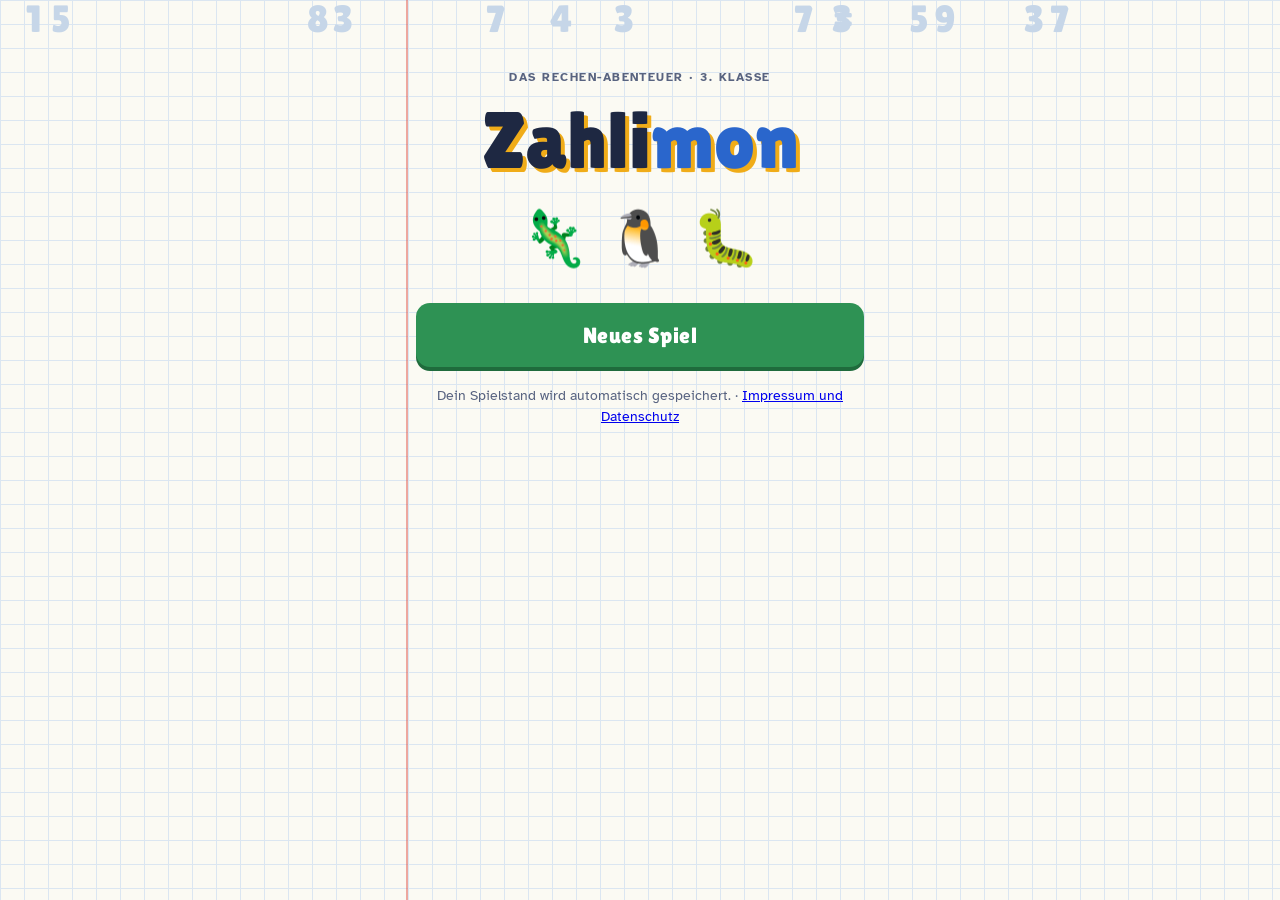
==== commit acaca476: "Zahlongus: Lehrplan 21 für die 1. bis 6. Klasse, bis 12 Figuren und 2 Verräter, bereit zur Veröffent" ====
--- a/zahlimon/index.html
+++ b/zahlimon/index.html
@@ -4,9 +4,7 @@
 <meta charset="utf-8">
 <meta name="viewport" content="width=device-width, initial-scale=1, viewport-fit=cover">
 <title>Zahlimon Abenteuer</title>
-<link rel="preconnect" href="https://fonts.googleapis.com">
-<link rel="preconnect" href="https://fonts.gstatic.com" crossorigin>
-<link rel="stylesheet" href="https://fonts.googleapis.com/css2?family=Atkinson+Hyperlegible:wght@400;700&family=Lilita+One&display=swap">
+<link rel="stylesheet" href="../fonts/fonts.css">
 <style>
 /* Layout: eine Spalte in Handybreite auf kariertem Rechenheft-Papier mit rotem Heftrand; der Kampf ist ein eingerahmtes Spielfeld */
 :root{
@@ -663,7 +661,7 @@
 const SHOP=[['ball','Zahlenball','Damit fängst du wilde Zahlimon.',5],['b10','Zehnerball','Fängt besser als der Zahlenball.',12],['b100','Hunderterball','Fängt sehr gut.',25],['trank','Trank','Gibt einem Zahlimon 30 Kraft zurück.',8],['bonbon','Level-Bonbon','Ein Zahlimon steigt sofort ein Level auf.',30]];
 
 /* ---------- Spielstand ---------- */
-const APP_VERSION='2026-10-12d';
+const APP_VERSION='2026-11-12a';
 const KEY='zahlimon_v1';
 const DEFSET={speechMode:'off',speech:false,sound:true,rate:1,fix:{},goalMin:30,goalDays:[1,1,1,1,1,1,1],conseq:'back',holiday:false};
 let S=null,B=null,EVO_NEXT=null;
@@ -928,7 +926,7 @@
   <div class="parade" aria-hidden="true"><span>🦎</span><span>🐧</span><span>🐛</span></div>
   <div class="stack">${sv&&sv.name?`<button class="btn green big" data-act="cont">▶ Weiterspielen: ${esc(sv.name)}</button>`:''}
   ${sv?'<button class="linkish" data-act="newgame">Neues Spiel beginnen (für Erwachsene)</button>':'<button class="btn green big" data-act="newgame">Neues Spiel</button>'}</div>
-  <p class="fine center">Dein Spielstand wird automatisch gespeichert.</p>${STORE_OK?'':'<p class="warn center">⚠️ Dieser Browser speichert den Spielstand nicht (privater Modus?). Bitte im normalen Modus öffnen.</p>'}</div>`)}
+  <p class="fine center">Dein Spielstand wird automatisch gespeichert. · <a href="../info.html">Impressum und Datenschutz</a></p>${STORE_OK?'':'<p class="warn center">⚠️ Dieser Browser speichert den Spielstand nicht (privater Modus?). Bitte im normalen Modus öffnen.</p>'}</div>`)}
 ACT.title=titleScreen;
 ACT.cont=()=>{S=load();migrate();dayCheck();save();if(!S.news.length)say(`Willkommen zurück, ${S.name}!`);startDay()};
 ACT.newgame=()=>{const sv=load();if(!sv)return nameScreen();
--- a/fonts/fonts.css
+++ b/fonts/fonts.css
@@ -0,0 +1,127 @@
+/* Schriften lokal ausgeliefert (keine Verbindung zu Google). Lizenz: SIL Open Font License 1.1, siehe OFL.txt */
+/* Atkinson Hyperlegible 400 latin-ext */
+@font-face {
+  font-family: 'Atkinson Hyperlegible';
+  font-style: normal;
+  font-weight: 400;
+  font-display: swap;
+  src: url(AtkinsonHyperlegible-400-latin-ext.woff2) format('woff2');
+  unicode-range: U+0100-02BA, U+02BD-02C5, U+02C7-02CC, U+02CE-02D7, U+02DD-02FF, U+0304, U+0308, U+0329, U+1D00-1DBF, U+1E00-1E9F, U+1EF2-1EFF, U+2020, U+20A0-20AB, U+20AD-20C4, U+2113, U+2C60-2C7F, U+A720-A7FF;
+}
+/* Atkinson Hyperlegible 400 latin */
+@font-face {
+  font-family: 'Atkinson Hyperlegible';
+  font-style: normal;
+  font-weight: 400;
+  font-display: swap;
+  src: url(AtkinsonHyperlegible-400-latin.woff2) format('woff2');
+  unicode-range: U+0000-00FF, U+0131, U+0152-0153, U+02BB-02BC, U+02C6, U+02DA, U+02DC, U+0304, U+0308, U+0329, U+2000-206F, U+20AC, U+2122, U+2191, U+2193, U+2212, U+2215, U+FEFF, U+FFFD;
+}
+/* Atkinson Hyperlegible 700 latin-ext */
+@font-face {
+  font-family: 'Atkinson Hyperlegible';
+  font-style: normal;
+  font-weight: 700;
+  font-display: swap;
+  src: url(AtkinsonHyperlegible-700-latin-ext.woff2) format('woff2');
+  unicode-range: U+0100-02BA, U+02BD-02C5, U+02C7-02CC, U+02CE-02D7, U+02DD-02FF, U+0304, U+0308, U+0329, U+1D00-1DBF, U+1E00-1E9F, U+1EF2-1EFF, U+2020, U+20A0-20AB, U+20AD-20C4, U+2113, U+2C60-2C7F, U+A720-A7FF;
+}
+/* Atkinson Hyperlegible 700 latin */
+@font-face {
+  font-family: 'Atkinson Hyperlegible';
+  font-style: normal;
+  font-weight: 700;
+  font-display: swap;
+  src: url(AtkinsonHyperlegible-700-latin.woff2) format('woff2');
+  unicode-range: U+0000-00FF, U+0131, U+0152-0153, U+02BB-02BC, U+02C6, U+02DA, U+02DC, U+0304, U+0308, U+0329, U+2000-206F, U+20AC, U+2122, U+2191, U+2193, U+2212, U+2215, U+FEFF, U+FFFD;
+}
+/* Chakra Petch 600 latin-ext */
+@font-face {
+  font-family: 'Chakra Petch';
+  font-style: normal;
+  font-weight: 600;
+  font-display: swap;
+  src: url(ChakraPetch-600-latin-ext.woff2) format('woff2');
+  unicode-range: U+0100-02BA, U+02BD-02C5, U+02C7-02CC, U+02CE-02D7, U+02DD-02FF, U+0304, U+0308, U+0329, U+1D00-1DBF, U+1E00-1E9F, U+1EF2-1EFF, U+2020, U+20A0-20AB, U+20AD-20C4, U+2113, U+2C60-2C7F, U+A720-A7FF;
+}
+/* Chakra Petch 600 latin */
+@font-face {
+  font-family: 'Chakra Petch';
+  font-style: normal;
+  font-weight: 600;
+  font-display: swap;
+  src: url(ChakraPetch-600-latin.woff2) format('woff2');
+  unicode-range: U+0000-00FF, U+0131, U+0152-0153, U+02BB-02BC, U+02C6, U+02DA, U+02DC, U+0304, U+0308, U+0329, U+2000-206F, U+20AC, U+2122, U+2191, U+2193, U+2212, U+2215, U+FEFF, U+FFFD;
+}
+/* Chakra Petch 700 latin-ext */
+@font-face {
+  font-family: 'Chakra Petch';
+  font-style: normal;
+  font-weight: 700;
+  font-display: swap;
+  src: url(ChakraPetch-700-latin-ext.woff2) format('woff2');
+  unicode-range: U+0100-02BA, U+02BD-02C5, U+02C7-02CC, U+02CE-02D7, U+02DD-02FF, U+0304, U+0308, U+0329, U+1D00-1DBF, U+1E00-1E9F, U+1EF2-1EFF, U+2020, U+20A0-20AB, U+20AD-20C4, U+2113, U+2C60-2C7F, U+A720-A7FF;
+}
+/* Chakra Petch 700 latin */
+@font-face {
+  font-family: 'Chakra Petch';
+  font-style: normal;
+  font-weight: 700;
+  font-display: swap;
+  src: url(ChakraPetch-700-latin.woff2) format('woff2');
+  unicode-range: U+0000-00FF, U+0131, U+0152-0153, U+02BB-02BC, U+02C6, U+02DA, U+02DC, U+0304, U+0308, U+0329, U+2000-206F, U+20AC, U+2122, U+2191, U+2193, U+2212, U+2215, U+FEFF, U+FFFD;
+}
+/* Lilita One 400 latin-ext */
+@font-face {
+  font-family: 'Lilita One';
+  font-style: normal;
+  font-weight: 400;
+  font-display: swap;
+  src: url(LilitaOne-400-latin-ext.woff2) format('woff2');
+  unicode-range: U+0100-02BA, U+02BD-02C5, U+02C7-02CC, U+02CE-02D7, U+02DD-02FF, U+0304, U+0308, U+0329, U+1D00-1DBF, U+1E00-1E9F, U+1EF2-1EFF, U+2020, U+20A0-20AB, U+20AD-20C4, U+2113, U+2C60-2C7F, U+A720-A7FF;
+}
+/* Lilita One 400 latin */
+@font-face {
+  font-family: 'Lilita One';
+  font-style: normal;
+  font-weight: 400;
+  font-display: swap;
+  src: url(LilitaOne-400-latin.woff2) format('woff2');
+  unicode-range: U+0000-00FF, U+0131, U+0152-0153, U+02BB-02BC, U+02C6, U+02DA, U+02DC, U+0304, U+0308, U+0329, U+2000-206F, U+20AC, U+2122, U+2191, U+2193, U+2212, U+2215, U+FEFF, U+FFFD;
+}
+/* Pixelify Sans 500 latin-ext */
+@font-face {
+  font-family: 'Pixelify Sans';
+  font-style: normal;
+  font-weight: 500;
+  font-display: swap;
+  src: url(PixelifySans-500-latin-ext.woff2) format('woff2');
+  unicode-range: U+0100-02BA, U+02BD-02C5, U+02C7-02CC, U+02CE-02D7, U+02DD-02FF, U+0304, U+0308, U+0329, U+1D00-1DBF, U+1E00-1E9F, U+1EF2-1EFF, U+2020, U+20A0-20AB, U+20AD-20C4, U+2113, U+2C60-2C7F, U+A720-A7FF;
+}
+/* Pixelify Sans 500 latin */
+@font-face {
+  font-family: 'Pixelify Sans';
+  font-style: normal;
+  font-weight: 500;
+  font-display: swap;
+  src: url(PixelifySans-500-latin.woff2) format('woff2');
+  unicode-range: U+0000-00FF, U+0131, U+0152-0153, U+02BB-02BC, U+02C6, U+02DA, U+02DC, U+0304, U+0308, U+0329, U+2000-206F, U+20AC, U+2122, U+2191, U+2193, U+2212, U+2215, U+FEFF, U+FFFD;
+}
+/* Pixelify Sans 700 latin-ext */
+@font-face {
+  font-family: 'Pixelify Sans';
+  font-style: normal;
+  font-weight: 700;
+  font-display: swap;
+  src: url(PixelifySans-700-latin-ext.woff2) format('woff2');
+  unicode-range: U+0100-02BA, U+02BD-02C5, U+02C7-02CC, U+02CE-02D7, U+02DD-02FF, U+0304, U+0308, U+0329, U+1D00-1DBF, U+1E00-1E9F, U+1EF2-1EFF, U+2020, U+20A0-20AB, U+20AD-20C4, U+2113, U+2C60-2C7F, U+A720-A7FF;
+}
+/* Pixelify Sans 700 latin */
+@font-face {
+  font-family: 'Pixelify Sans';
+  font-style: normal;
+  font-weight: 700;
+  font-display: swap;
+  src: url(PixelifySans-700-latin.woff2) format('woff2');
+  unicode-range: U+0000-00FF, U+0131, U+0152-0153, U+02BB-02BC, U+02C6, U+02DA, U+02DC, U+0304, U+0308, U+0329, U+2000-206F, U+20AC, U+2122, U+2191, U+2193, U+2212, U+2215, U+FEFF, U+FFFD;
+}
